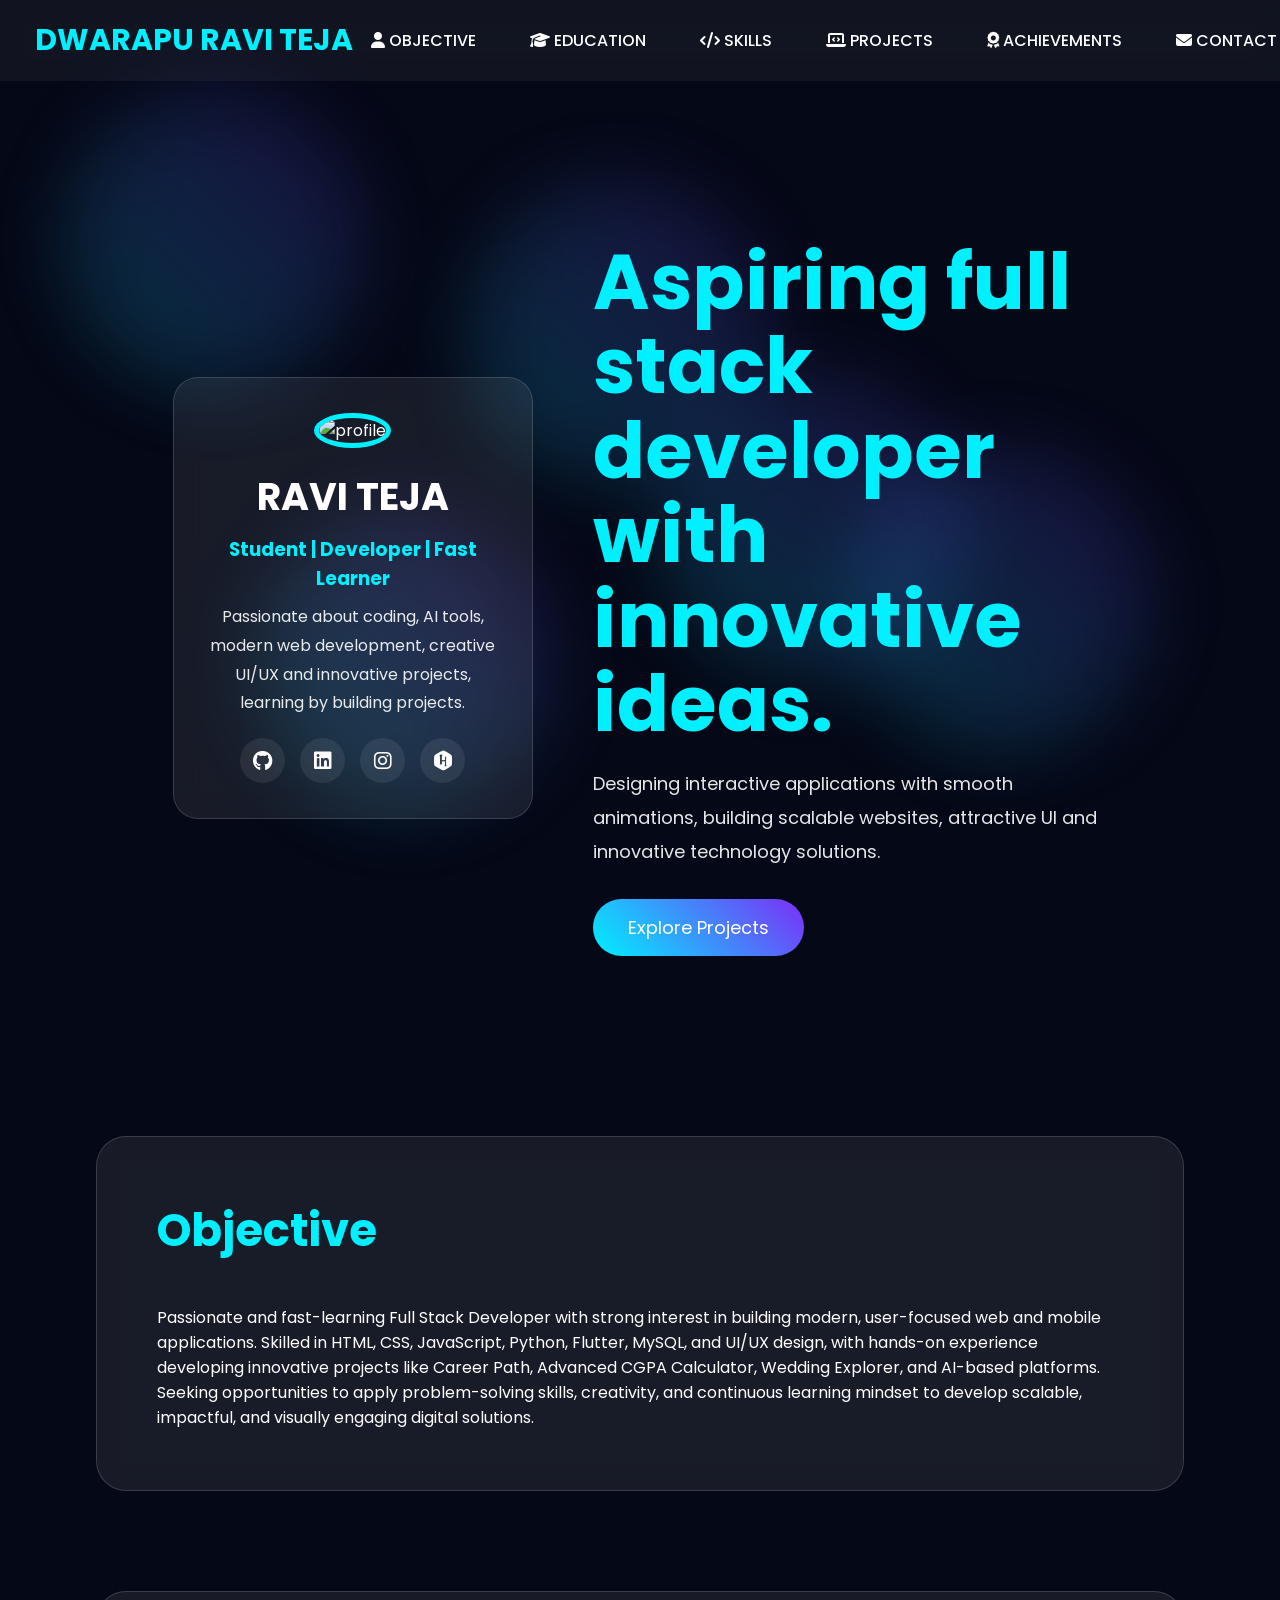
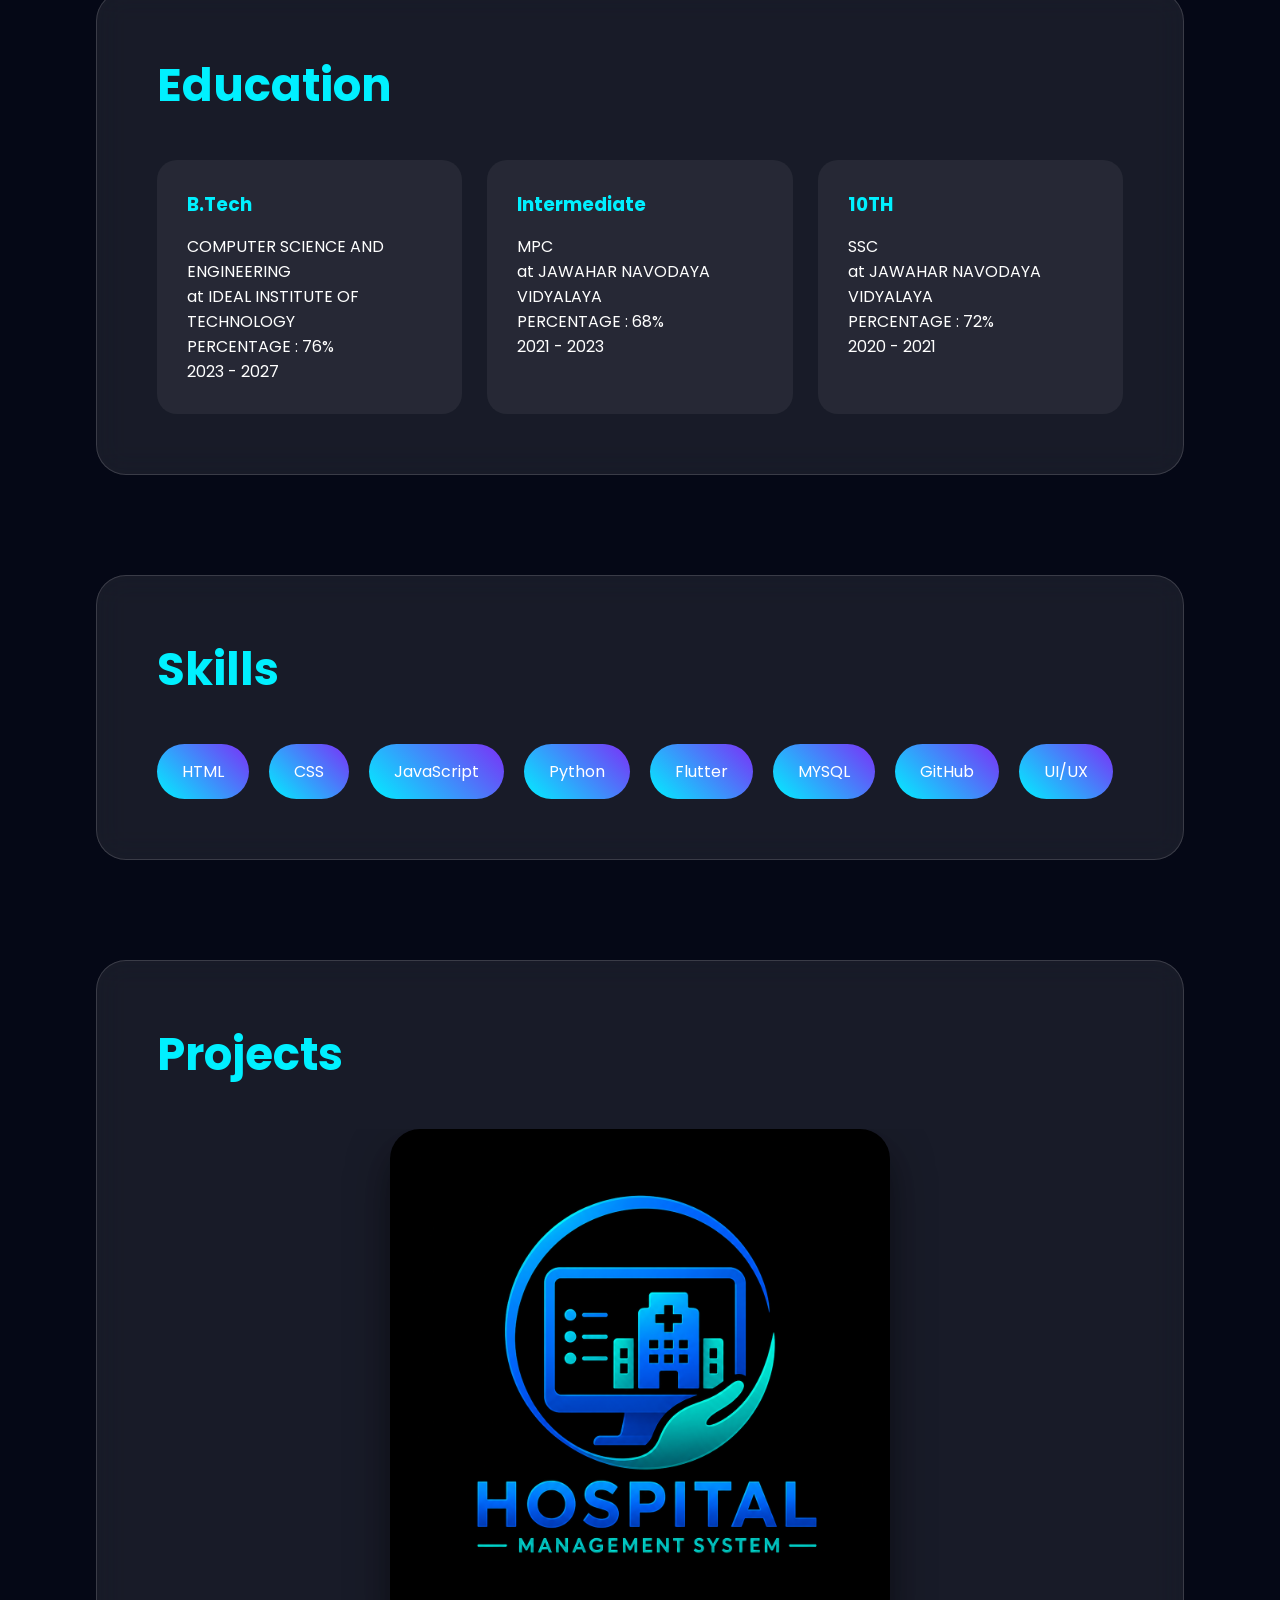
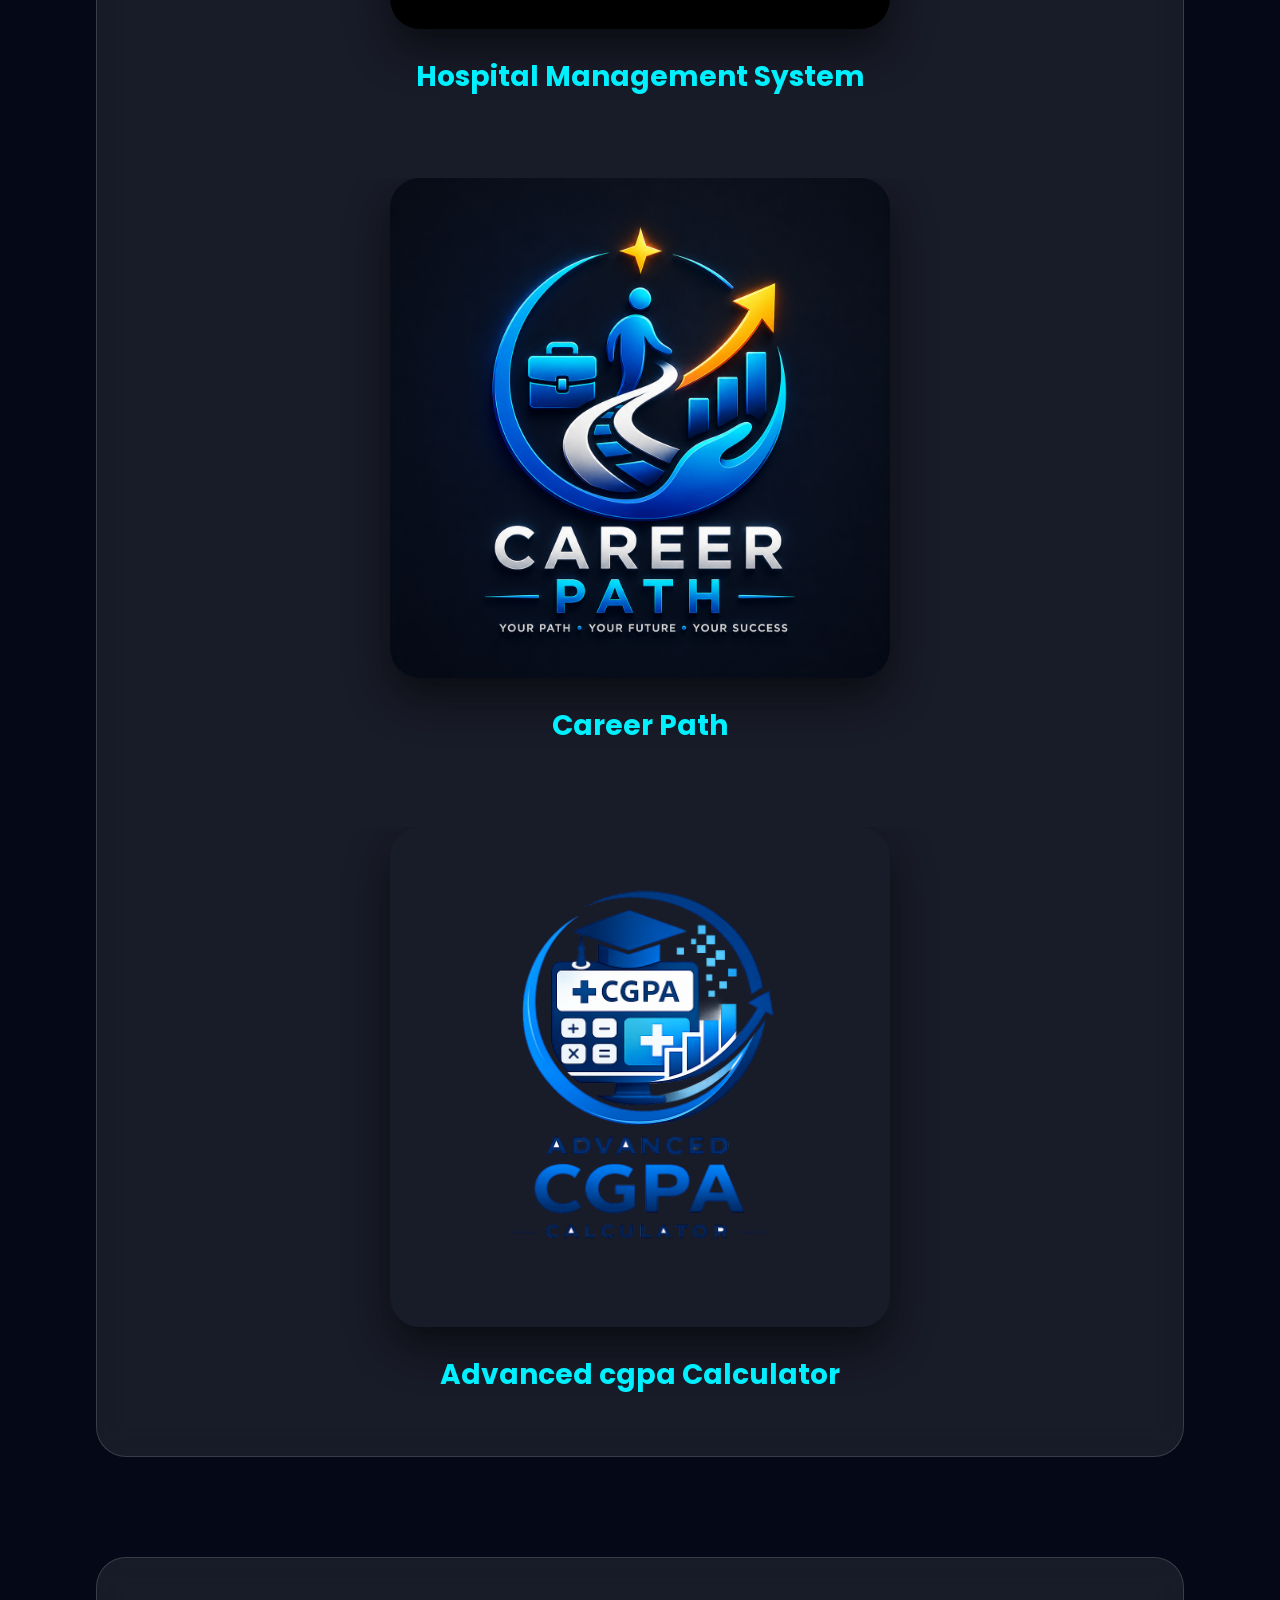
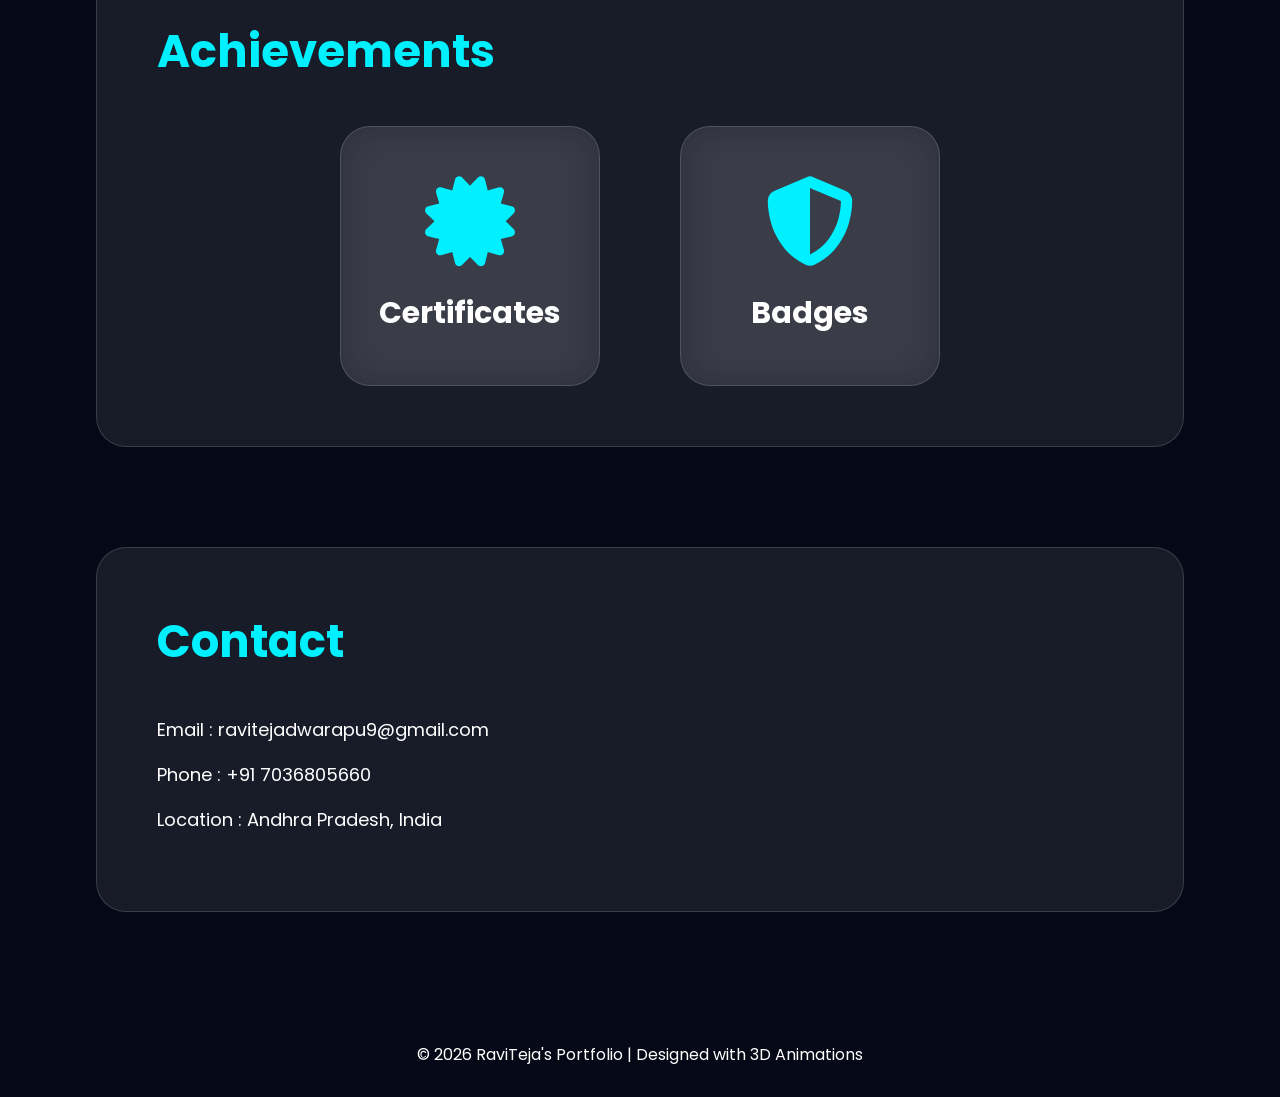
==== index.html @ 05c14862 "Initial portfolio upload" ====
<!DOCTYPE html>
<html lang="en">

<head>

    <meta charset="UTF-8">

    <meta name="viewport"
    content="width=device-width, initial-scale=1.0">

    <title>3D Portfolio Website</title>

    <!-- CSS -->
    <link rel="stylesheet" href="style.css">

    <!-- GOOGLE FONT -->
    <link rel="preconnect"
    href="https://fonts.googleapis.com">

    <link rel="preconnect"
    href="https://fonts.gstatic.com"
    crossorigin>

    <link href=
    "https://fonts.googleapis.com/css2?family=Poppins:wght@300;400;500;600;700&display=swap"
    rel="stylesheet">

    <!-- FONT AWESOME -->
    <link rel="stylesheet"
    href=
    "https://cdnjs.cloudflare.com/ajax/libs/font-awesome/6.5.1/css/all.min.css"/>

</head>

<body>

<!-- =========================
     BACKGROUND
========================= -->

<div class="bg-animation">

    <span></span>
    <span></span>
    <span></span>
    <span></span>
    <span></span>

</div>

<!-- =========================
     NAVBAR
========================= -->

<nav>

    <div class="logo">
        DWARAPU RAVI TEJA
    </div>

    <ul>

        <li>
            <a href="#about">

                <i class="fa-solid fa-user"></i>

                OBJECTIVE

            </a>
        </li>

        <li>
            <a href="#education">

                <i class="fa-solid fa-graduation-cap"></i>

                EDUCATION

            </a>
        </li>

        <li>
            <a href="#skills">

                <i class="fa-solid fa-code"></i>

                SKILLS

            </a>
        </li>

        <li>
            <a href="#projects">

                <i class="fa-solid fa-laptop-code"></i>

                PROJECTS

            </a>
        </li>

        <li>
            <a href="#certifications">

                <i class="fa-solid fa-award"></i>

                ACHIEVEMENTS

            </a>
        </li>

        <li>
            <a href="#contact">

                <i class="fa-solid fa-envelope"></i>

                CONTACT

            </a>
        </li>

    </ul>

</nav>

<!-- =========================
     HERO SECTION
========================= -->

<section class="hero">

    <!-- PROFILE CARD -->

    <div class="profile-card reveal">

        <img src="assets/profile.jpg"
        alt="profile">

        <h1>RAVI TEJA</h1>

        <h3>
            Student | Developer | Fast Learner
        </h3>

        <p>

            Passionate about coding,
            AI tools, modern web development,
            creative UI/UX and innovative projects,
            learning by building projects.

        </p>

        <!-- SOCIAL LINKS -->

        <div class="socials">

            <a href=
            "https://github.com/DwarapuRaviteja"
            target="_blank">

                <i class="fab fa-github"></i>

            </a>

            <a href=
            "https://www.linkedin.com/in/raviteja-dwarapu-37b9b7323/"
            target="_blank">

                <i class="fab fa-linkedin"></i>

            </a>

            <a href=
            "https://www.instagram.com/raviteja.off/"
            target="_blank">

                <i class="fab fa-instagram"></i>

            </a>

            <a href=
            "https://www.hackerrank.com/profile/236K1A0581"
            target="_blank">

                <i class="fab fa-hackerrank"></i>

            </a>

        </div>

    </div>

    <!-- HERO RIGHT -->

    <div class="hero-right reveal">

        <h2>

            Aspiring full stack developer
            with innovative ideas.

        </h2>

        <p>

            Designing interactive applications
            with smooth animations,
            building scalable websites,
            attractive UI and innovative
            technology solutions.

        </p>

        <button onclick="scrollToProjects()">

            Explore Projects

        </button>

    </div>

</section>

<!-- =========================
     ABOUT
========================= -->

<section id="about"
class="glass reveal">

    <h2>Objective</h2>

    <p>

        Passionate and fast-learning Full Stack Developer with strong interest in building modern, user-focused web and mobile applications. Skilled in HTML, CSS, JavaScript, Python, Flutter, MySQL, and UI/UX design, with hands-on experience developing innovative projects like Career Path, Advanced CGPA Calculator, Wedding Explorer, and AI-based platforms. Seeking opportunities to apply problem-solving skills, creativity, and continuous learning mindset to develop scalable, impactful, and visually engaging digital solutions.

    </p>

</section>

<!-- =========================
     EDUCATION
========================= -->

<section id="education"
class="glass reveal">

    <h2>Education</h2>

    <div class="card-grid">

        <div class="card">

            <h3>B.Tech</h3>

            <p>
                COMPUTER SCIENCE
                AND ENGINEERING
            </p>

            <p>
                at IDEAL INSTITUTE OF TECHNOLOGY
            </p>

            <p>
                PERCENTAGE : 76%
            </p>

            <p>
                2023 - 2027
            </p>

        </div>

        <div class="card">

            <h3>Intermediate</h3>

            <p>MPC</p>

            <p>
                at JAWAHAR NAVODAYA VIDYALAYA
            </p>

            <p>
                PERCENTAGE : 68%
            </p>

            <p>
                2021 - 2023
            </p>

        </div>

        <div class="card">

            <h3>10TH</h3>

            <p>SSC</p>

            <p>
                at JAWAHAR NAVODAYA VIDYALAYA
            </p>

            <p>
                PERCENTAGE : 72%
            </p>

            <p>
                2020 - 2021
            </p>

        </div>

    </div>

</section>

<!-- =========================
     SKILLS
========================= -->

<section id="skills"
class="glass reveal">

    <h2>Skills</h2>

    <div class="skills-container">

        <div class="skill">HTML</div>
        <div class="skill">CSS</div>
        <div class="skill">JavaScript</div>
        <div class="skill">Python</div>
        <div class="skill">Flutter</div>
        <div class="skill">MYSQL</div>
        <div class="skill">GitHub</div>
        <div class="skill">UI/UX</div>

    </div>

</section>

<!-- =========================
     PROJECTS
========================= -->

<section id="projects"
class="glass reveal">

    <h2>Projects</h2>

    <div class="project-showcase">

        <!-- PROJECT 1 -->

        <div class="project-card"
        onclick="toggleProject(this)">

            <div class="project-image">

                <img src="assets/hospital.png"
                alt="Hospital Project">

                <h3 class="project-title">

                    Hospital Management System

                </h3>

            </div>

            <div class="project-details">

                <h2>
                    Hospital Management System
                </h2>

                <p>

                    A modern hospital management
                    platform for patient records,
                    appointments, 
                    and medical reports. and also managed by admin for approve appointments , managing dates and asssigning doctors.

                </p>

                <div class="project-buttons">

                    <a href=
                    "https://hospital-management-system-1rnq.onrender.com"
                    target="_blank">

                        <i class="fa-solid fa-globe"></i>

                        Live Website

                    </a>

                    <a href=
                    "https://github.com/DwarapuRaviteja/Hospital-management-system"
                    target="_blank">

                        <i class="fa-brands fa-github"></i>

                        Source Code

                    </a>

                </div>

            </div>

        </div>

        <!-- PROJECT 2 -->

        <div class="project-card"
        onclick="toggleProject(this)">

            <div class="project-image">

                <img src="assets/careerpath.png"
                alt="CareerPath">

                <h3 class="project-title">

                    Career Path

                </h3>

            </div>

            <div class="project-details">

                <h2>Career Path</h2>

                <p>

                    AI-powered career and opportunity platform. Search and Apply various internship and job oppurtunities accross many companies.

                </p>

                <div class="project-buttons">

                    <a href=
                    "https://careerpath-qutl.onrender.com"
                    target="_blank">

                        <i class="fa-solid fa-globe"></i>

                        Live Website

                    </a>

                    <a href=
                    "https://github.com/DwarapuRaviteja/CareerPath"
                    target="_blank">

                        <i class="fa-brands fa-github"></i>

                        Source Code

                    </a>

                </div>

            </div>

        </div>

<!-- PROJECT 3 -->

        <div class="project-card"
        onclick="toggleProject(this)">

            <div class="project-image">

                <img src="assets/cgpa.png"
                alt="CareerPath">

                <h3 class="project-title">

                    Advanced cgpa Calculator

                </h3>

            </div>

            <div class="project-details">

                <h2>Advanced cgpa Calculator</h2>

                <p>

                    An advanced academic calculator designed to compute CGPA, percentage, grades, and performance analytics with a clean user-friendly interface and accurate result generation.upload your marklist image get the score.

                </p>

                <div class="project-buttons">

                    <a href=
                    "https://advanced-cgpa-calculator.onrender.com"
                    target="_blank">

                        <i class="fa-solid fa-globe"></i>

                        Live Website

                    </a>

                    <a href=
                    "https://github.com/DwarapuRaviteja/Advanced-CGPA-Calculator"
                    target="_blank">

                        <i class="fa-brands fa-github"></i>

                        Source Code

                    </a>

                </div>

            </div>

        </div>


    </div>

</section>

<!-- =========================
     CERTIFICATIONS
========================= -->

<section id="certifications"
class="glass reveal">

    <h2>Achievements</h2>

    <div class="achievement-container">

        <!-- CERTIFICATES -->

        <a href="certificates.html"
        target="_blank"
        class="achievement-box">

            <i class=
            "fa-solid fa-certificate"></i>

            <h3>Certificates</h3>

        </a>

        <!-- BADGES -->

        <a href="badges.html"
        target="_blank"
        class="achievement-box">

            <i class=
            "fa-solid fa-shield-halved"></i>

            <h3>Badges</h3>

        </a>

    </div>

</section>

<!-- =========================
     CONTACT
========================= -->

<section id="contact"
class="glass reveal">

    <h2>Contact</h2>

    <div class="contact-box">

        <p>
            Email :
            ravitejadwarapu9@gmail.com
        </p>

        <p>
            Phone :
            +91 7036805660
        </p>

        <p>
            Location :
            Andhra Pradesh, India
        </p>

    </div>

</section>

<!-- =========================
     FOOTER
========================= -->

<footer>

    <p>

        © 2026 RaviTeja's Portfolio |
        Designed with 3D Animations

    </p>

</footer>

<!-- =========================
     JS FILE
========================= -->

<script src="script.js"></script>

</body>
</html>
---- style.css ----
/* =========================
   GLOBAL
========================= */

*{
    margin:0;
    padding:0;
    box-sizing:border-box;
    font-family:'Poppins',sans-serif;
    scroll-behavior:smooth;
}

html,
body{
    width:100%;
    overflow-x:hidden;
}

body{
    background:#050816;
    color:white;
}

/* =========================
   ANIMATED BACKGROUND
========================= */

.bg-animation{
    position:fixed;
    width:100%;
    height:100%;
    overflow:hidden;
    z-index:-1;
}

.bg-animation span{
    position:absolute;
    display:block;
    width:300px;
    height:300px;
    background:linear-gradient(45deg,#00f0ff,#7b2ff7);
    opacity:0.18;
    border-radius:50%;
    filter:blur(40px);
    animation:float 12s infinite ease-in-out;
}

.bg-animation span:nth-child(1){
    top:10%;
    left:5%;
}

.bg-animation span:nth-child(2){
    top:50%;
    right:10%;
}

.bg-animation span:nth-child(3){
    bottom:10%;
    left:20%;
}

.bg-animation span:nth-child(4){
    top:20%;
    right:40%;
}

.bg-animation span:nth-child(5){
    bottom:25%;
    right:25%;
}

@keyframes float{

    0%{
        transform:translateY(0px) rotate(0deg);
    }

    50%{
        transform:translateY(-50px) rotate(180deg);
    }

    100%{
        transform:translateY(0px) rotate(360deg);
    }
}

/* =========================
   NAVBAR
========================= */

nav{

    position:fixed;

    top:0;

    width:100%;

    padding:18px 35px;

    display:flex;

    justify-content:space-between;

    align-items:center;

    backdrop-filter:blur(15px);

    background:rgba(255,255,255,0.05);

    z-index:1000;
}

.logo{

    font-size:30px;

    font-weight:700;

    color:#00f0ff;

    white-space:nowrap;
}

nav ul{

    display:flex;

    gap:18px;

    list-style:none;

    align-items:center;
}

nav ul li a{

    color:white;

    text-decoration:none;

    padding:10px 18px;

    border-radius:12px;

    transition:0.4s;

    font-weight:500;

    white-space:nowrap;
}

nav ul li a:hover,
.active-link{

    background:#00f0ff;

    color:black;

    transform:translateY(-5px);
}

/* =========================
   HERO SECTION
========================= */

.hero{

    min-height:100vh;

    display:flex;

    justify-content:center;

    align-items:center;

    gap:60px;

    padding:
    140px 6% 80px;
}

.profile-card{

    width:100%;

    max-width:360px;

    background:rgba(255,255,255,0.08);

    border:1px solid rgba(255,255,255,0.15);

    backdrop-filter:blur(15px);

    border-radius:25px;

    padding:35px;

    text-align:center;

    transition:0.5s;

    transform-style:preserve-3d;
}

.profile-card:hover{

    transform:
    rotateY(10deg)
    rotateX(10deg)
    scale(1.05);
}

.profile-card img{

    width:160px;

    height:160px;

    border-radius:50%;

    object-fit:cover;

    border:5px solid #00f0ff;

    margin:auto;
}

.profile-card h1{

    margin-top:20px;

    font-size:38px;
}

.profile-card h3{

    color:#00f0ff;

    margin:10px 0;
}

.profile-card p{

    line-height:1.8;

    opacity:0.9;
}

.socials{

    margin-top:20px;

    display:flex;

    justify-content:center;

    gap:15px;
}

.socials a{

    width:45px;

    height:45px;

    border-radius:50%;

    background:rgba(255,255,255,0.08);

    display:flex;

    justify-content:center;

    align-items:center;

    color:white;

    text-decoration:none;

    font-size:20px;

    transition:0.4s;
}

.socials a:hover{

    background:#00f0ff;

    color:black;

    transform:
    translateY(-8px)
    scale(1.1);
}

.hero-right{

    max-width:700px;

    flex:1;
}

.hero-right h2{

    font-size:clamp(48px,6vw,88px);

    line-height:1.1;

    margin-bottom:20px;

    color:#00f0ff;
}

.hero-right p{

    line-height:1.9;

    font-size:18px;

    opacity:0.9;
}

.hero-right button{

    margin-top:30px;

    padding:15px 35px;

    border:none;

    border-radius:40px;

    background:linear-gradient(
    45deg,
    #00f0ff,
    #7b2ff7);

    color:white;

    font-size:18px;

    cursor:pointer;

    transition:0.4s;
}

.hero-right button:hover{

    transform:scale(1.1);
}

/* =========================
   SECTION
========================= */

section{

    width:85%;

    margin:100px auto;

    padding:60px;
}

.glass{

    background:rgba(255,255,255,0.08);

    border:1px solid rgba(255,255,255,0.15);

    backdrop-filter:blur(15px);

    border-radius:30px;
}

section h2{

    font-size:45px;

    margin-bottom:40px;

    color:#00f0ff;
}

/* =========================
   CARD GRID
========================= */

.card-grid{

    display:grid;

    grid-template-columns:
    repeat(auto-fit,minmax(250px,1fr));

    gap:25px;
}

.card{

    background:rgba(255,255,255,0.06);

    padding:30px;

    border-radius:20px;

    transition:0.5s;
}

.card:hover{

    transform:
    translateY(-15px)
    rotateX(10deg);

    box-shadow:
    0 15px 30px
    rgba(0,240,255,0.25);
}

.card h3{

    margin-bottom:15px;

    color:#00f0ff;
}

/* =========================
   SKILLS
========================= */

.skills-container{

    display:flex;

    flex-wrap:wrap;

    gap:20px;
}

.skill{

    padding:15px 25px;

    border-radius:40px;

    background:linear-gradient(
    45deg,
    #00f0ff,
    #7b2ff7);

    transition:0.4s;
}

.skill:hover{

    transform:
    scale(1.1)
    rotate(5deg);
}

/* =========================
   PROJECTS
========================= */

.project-showcase{

    display:flex;

    flex-direction:column;

    gap:80px;
}

.project-card{

    position:relative;

    display:flex;

    justify-content:center;

    align-items:center;

    min-height:500px;

    overflow:hidden;

    transition:1s;

    cursor:pointer;
}

.project-image{

    position:relative;

    width:500px;

    transition:1s;

    z-index:2;
}

.project-image img{

    width:100%;

    border-radius:30px;

    object-fit:cover;

    box-shadow:
    0 20px 40px
    rgba(0,0,0,0.5);

    transition:1s;
}

.project-title{

    text-align:center;

    margin-top:20px;

    font-size:28px;

    color:#00f0ff;

    transition:0.5s;
}

.project-details{

    position:absolute;

    right:-600px;

    width:420px;

    opacity:0;

    transition:1s;
}

.project-details h2{

    margin-bottom:20px;

    color:#00f0ff;
}

.project-details p{

    line-height:1.9;

    margin-bottom:30px;
}

.project-buttons{

    display:flex;

    gap:20px;

    flex-wrap:wrap;
}

.project-buttons a{

    padding:15px 30px;

    border-radius:50px;

    text-decoration:none;

    color:white;

    background:linear-gradient(
    45deg,
    #00f0ff,
    #7b2ff7);

    transition:0.5s;

    transform-style:preserve-3d;
}

.project-buttons a:hover{

    transform:
    rotateX(15deg)
    rotateY(15deg)
    scale(1.08);
}

/* ACTIVE PROJECT */

.project-card.active .project-image{

    transform:translateX(-250px);
}

.project-card.active .project-details{

    right:80px;

    opacity:1;
}

.project-card.active .project-title{

    opacity:0;
}

/* =========================
   ACHIEVEMENTS
========================= */

.achievement-container{

    display:flex;

    justify-content:center;

    align-items:center;

    gap:80px;

    flex-wrap:wrap;
}

.achievement-box{

    width:260px;

    height:260px;

    border-radius:30px;

    text-decoration:none;

    color:white;

    background:rgba(255,255,255,0.08);

    border:1px solid rgba(255,255,255,0.15);

    backdrop-filter:blur(20px);

    display:flex;

    flex-direction:column;

    justify-content:center;

    align-items:center;

    transition:0.7s;

    transform-style:preserve-3d;
}

.achievement-box i{

    font-size:90px;

    color:#00f0ff;

    margin-bottom:25px;
}

.achievement-box h3{

    font-size:30px;
}

.achievement-box:hover{

    transform:
    rotateY(20deg)
    rotateX(10deg)
    scale(1.08);

    box-shadow:
    0 20px 50px
    rgba(0,240,255,0.35);
}

/* =========================
   CONTACT
========================= */

.contact-box p{

    margin:18px 0;

    font-size:18px;
}

/* =========================
   FOOTER
========================= */

footer{

    text-align:center;

    padding:30px;
}

/* =========================
   SCROLL REVEAL
========================= */

.reveal{

    transform:translateY(100px);

    opacity:0;

    transition:all 1s ease;
}

.reveal.active{

    transform:translateY(0);

    opacity:1;
}

/* =========================
   TABLET
========================= */

@media(max-width:1100px){

    nav{

        padding:18px 20px;
    }

    nav ul{

        gap:10px;
    }

    nav ul li a{

        font-size:14px;

        padding:8px 12px;
    }

    .hero{

        flex-direction:column;

        text-align:center;
    }

    .hero-right h2{

        font-size:60px;
    }

    .project-card{

        flex-direction:column;

        min-height:auto;
    }

    .project-image{

        width:200px;
    }

    .project-details{

        position:relative;

        right:0;

        width:100%;

        opacity:1;

        margin-top:40px;

        text-align:center;
    }

    .project-card.active .project-image{

        transform:none;
    }

    .project-title{

        opacity:1 !important;
    }
}

/* =========================
   MOBILE
========================= */

@media(max-width:768px){

    nav{

        flex-direction:column;

        gap:15px;

        padding:15px;
    }

    .logo{

        font-size:24px;

        text-align:center;
    }

    nav ul{

        flex-wrap:wrap;

        justify-content:center;
    }

    .hero{

        padding:
        180px 20px 80px;

        gap:40px;
    }

    .hero-right h2{

        font-size:42px;
    }

    .hero-right p{

        font-size:16px;
    }

    section{

        width:94%;

        padding:35px 25px;
    }

    section h2{

        font-size:34px;

        text-align:center;
    }

    .card-grid{

        grid-template-columns:1fr;
    }

    .project-buttons{

        flex-direction:column;
    }

    .project-buttons a{

        width:100%;

        text-align:center;
    }

    .achievement-box{

        width:100%;

        max-width:280px;

        height:220px;
    }

    .achievement-box i{

        font-size:70px;
    }

    .contact-box{

        text-align:center;
    }

    footer{

        font-size:14px;
    }
}
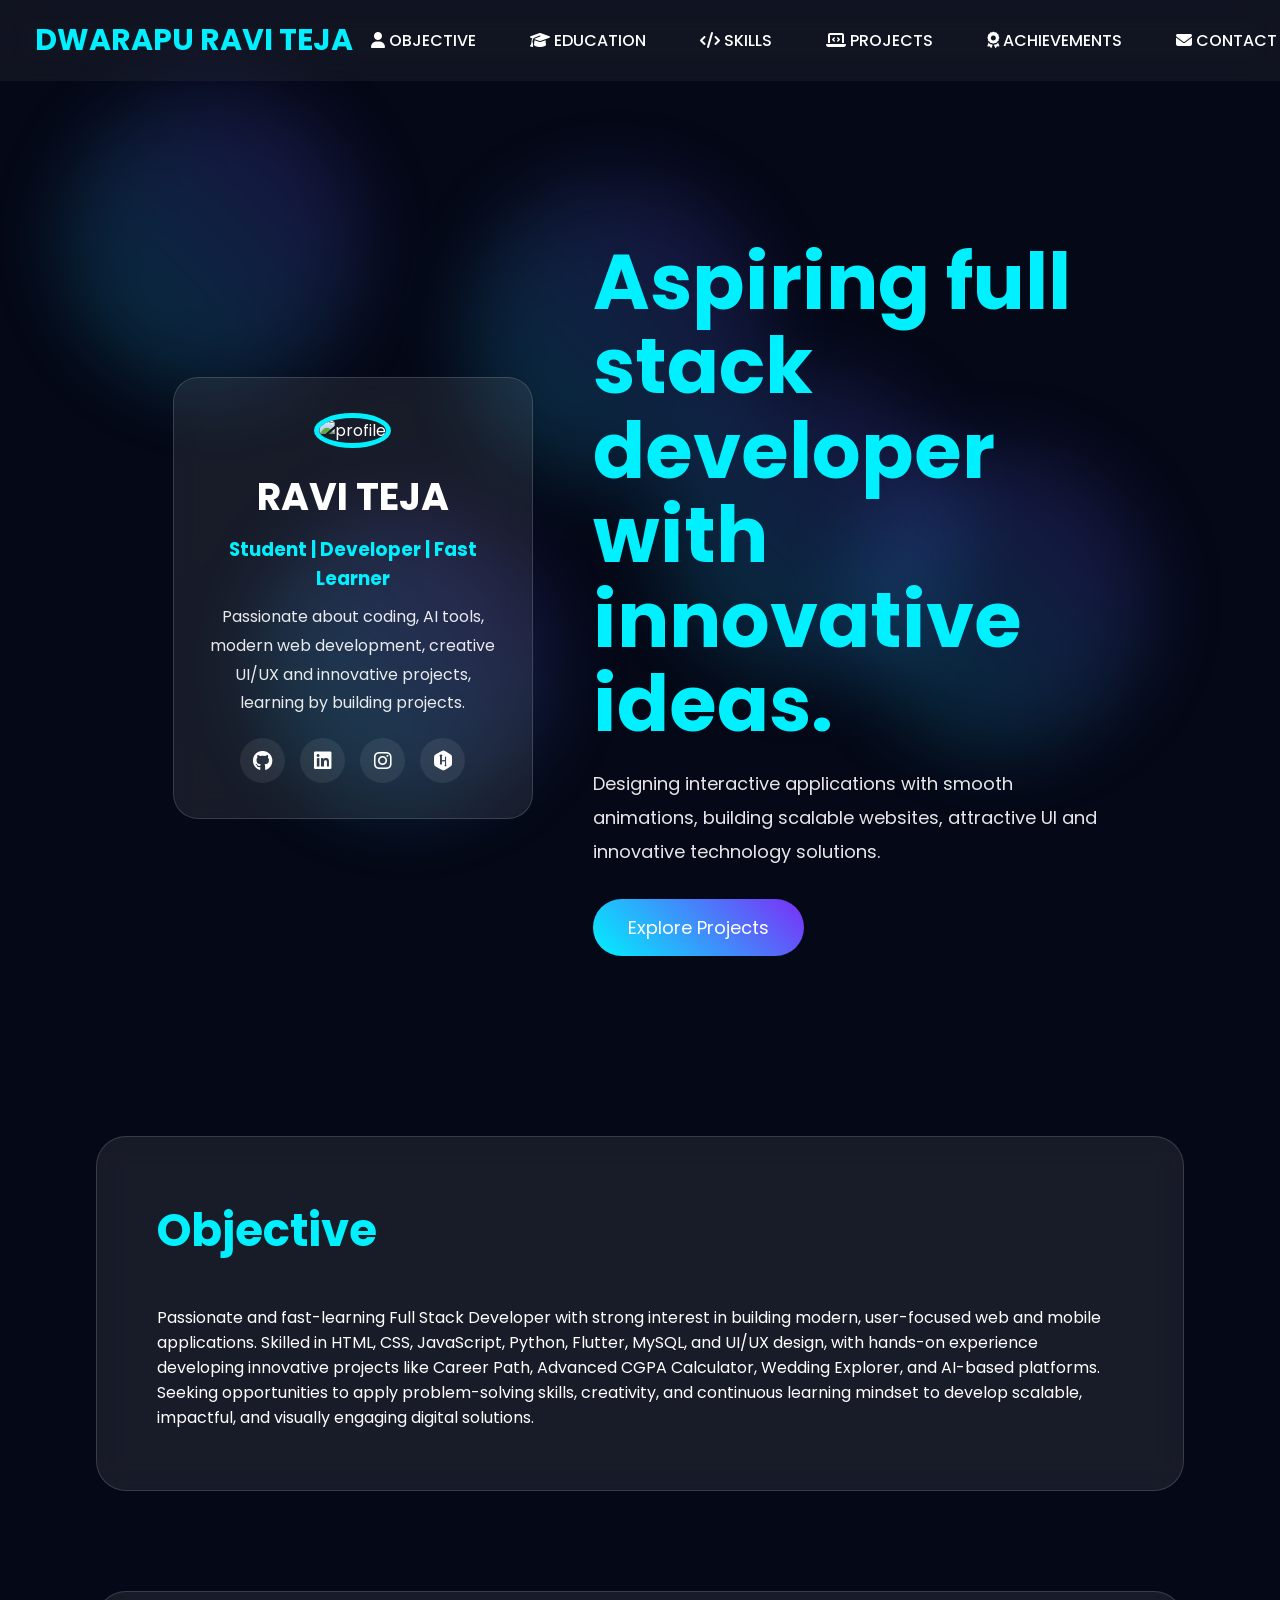
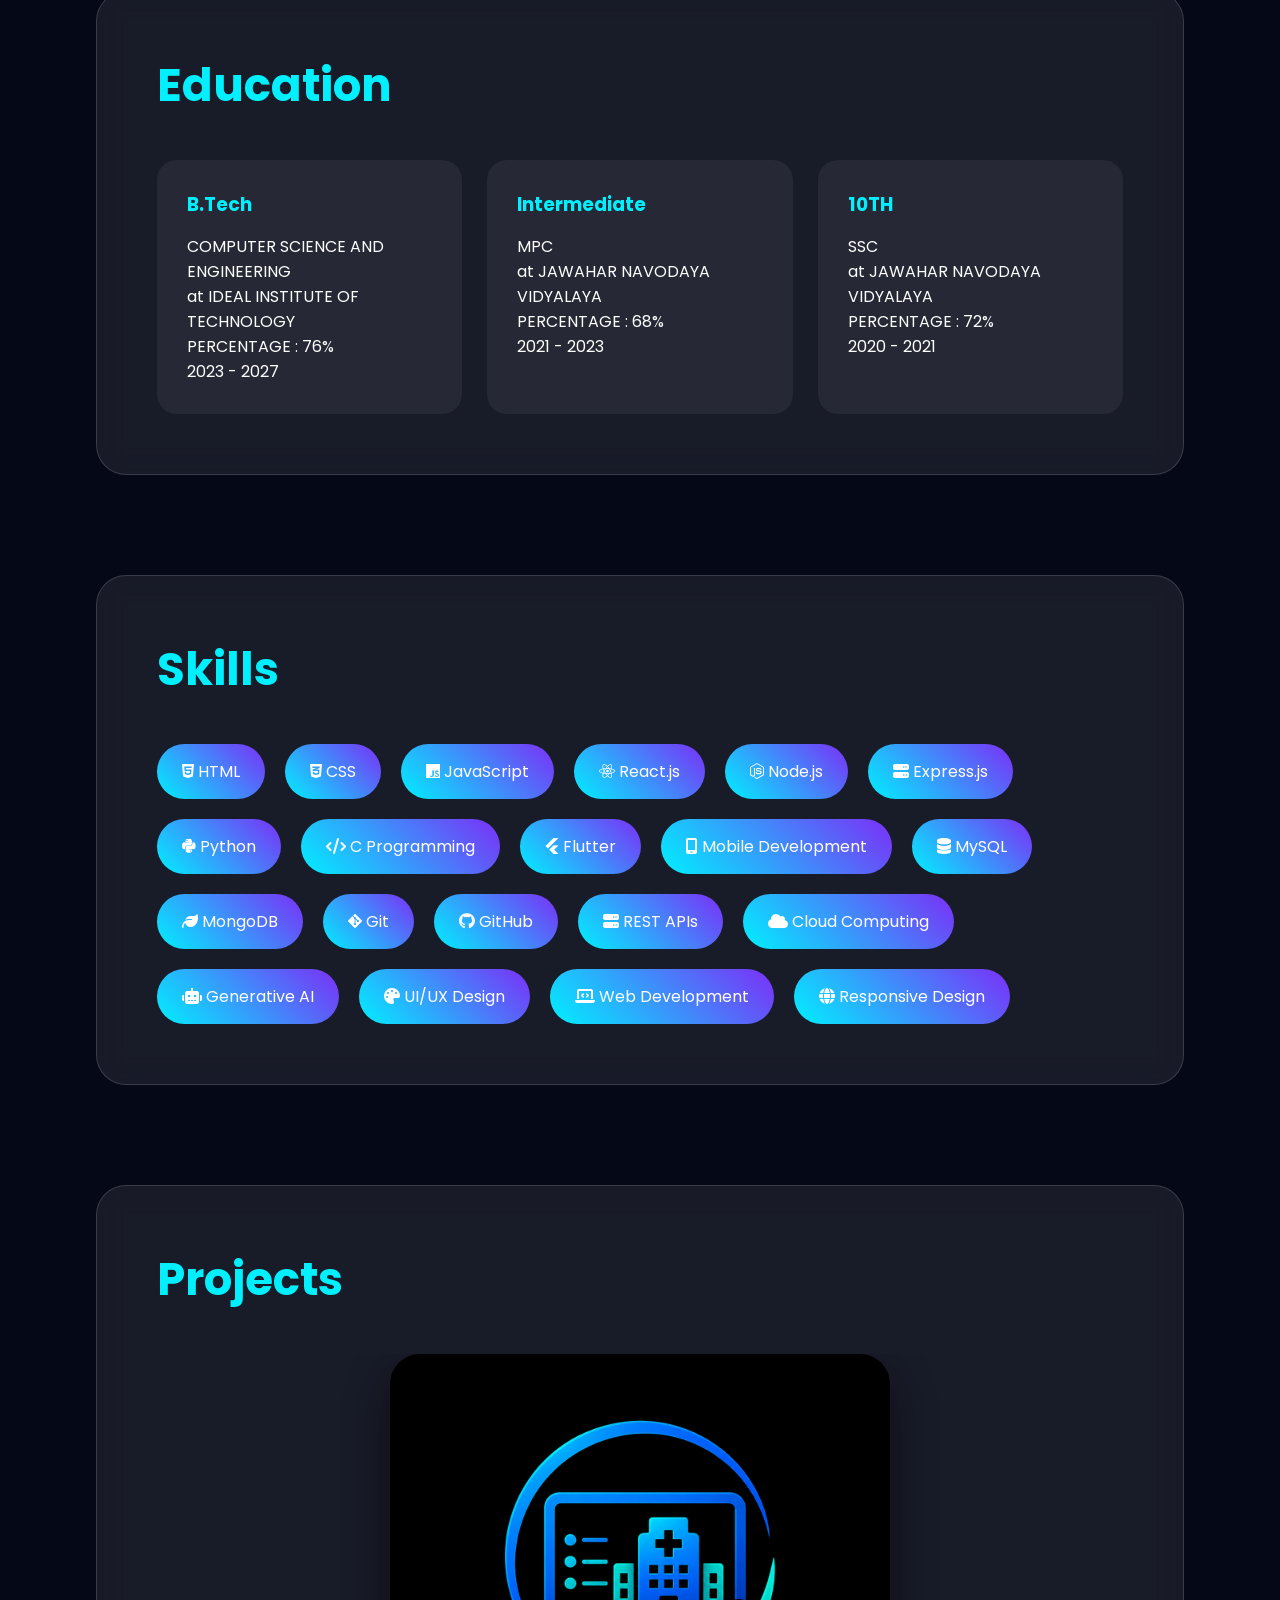
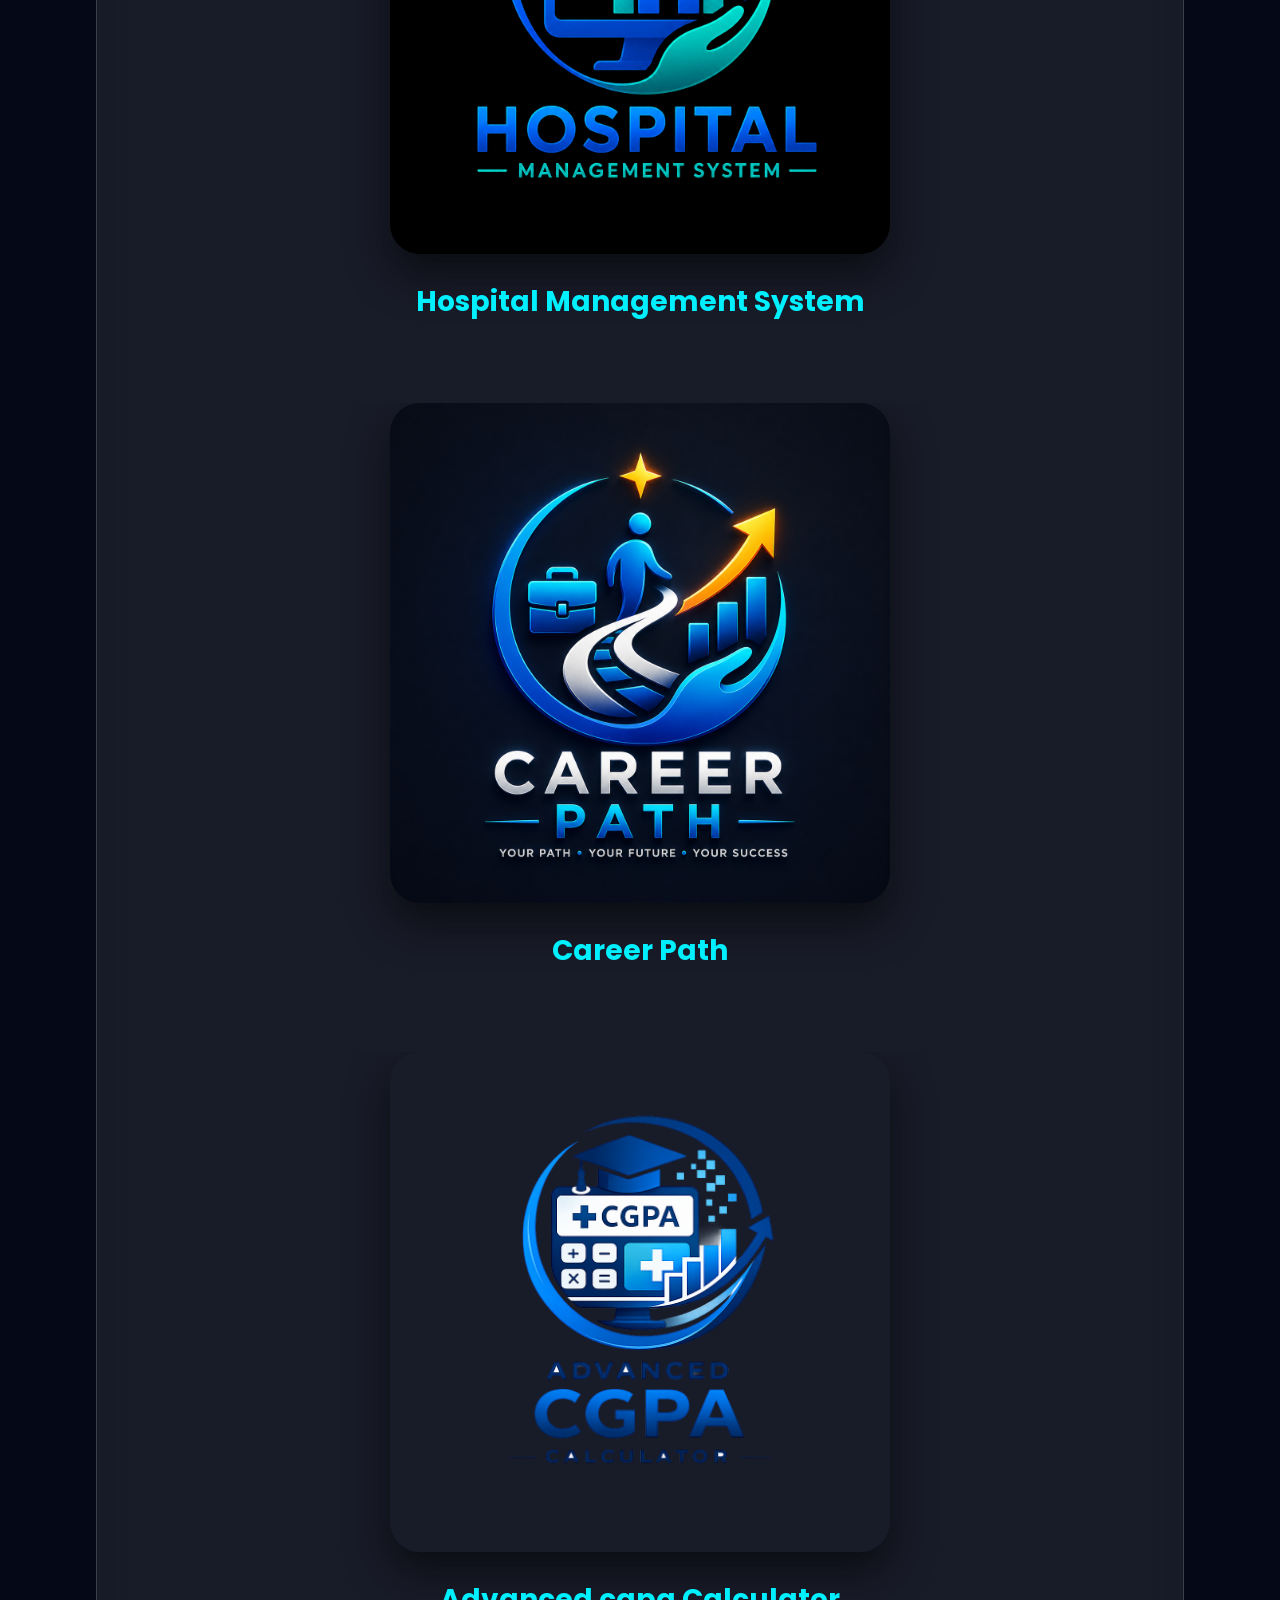
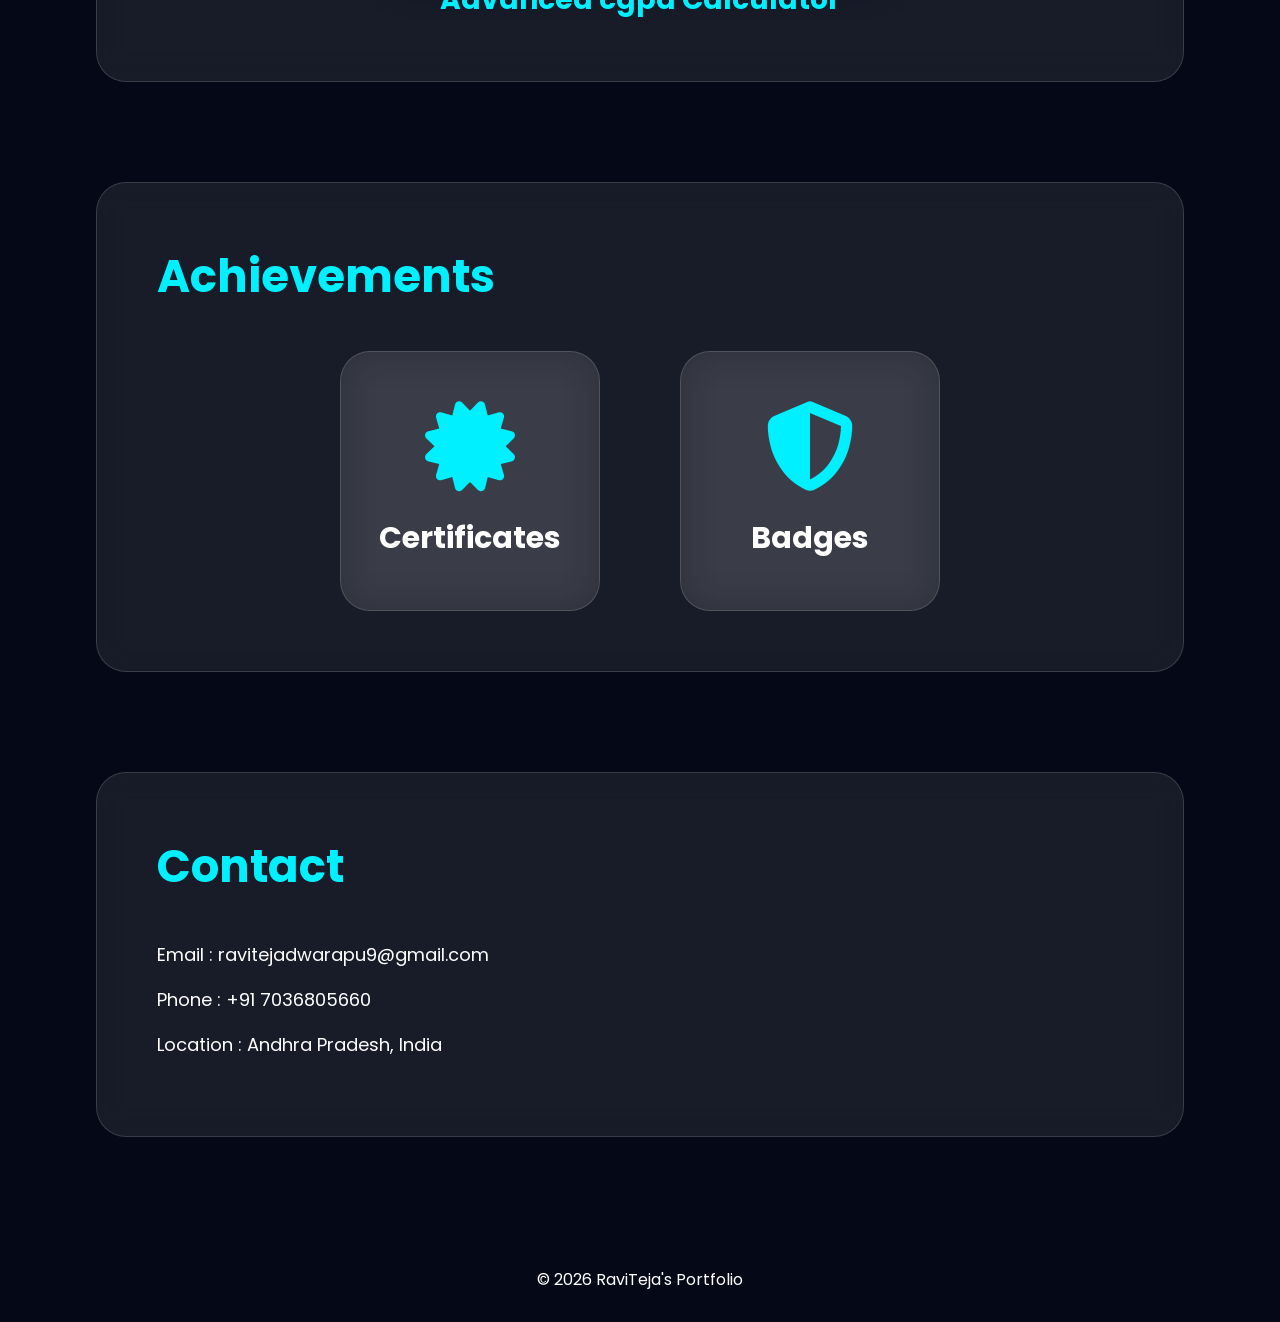
==== commit 0a3b8f16: "Update index.html" ====
--- a/index.html
+++ b/index.html
@@ -8,7 +8,7 @@
     <meta name="viewport"
     content="width=device-width, initial-scale=1.0">
 
-    <title>3D Portfolio Website</title>
+    <title>welcome to my profile...</title>
 
     <!-- CSS -->
     <link rel="stylesheet" href="style.css">
@@ -327,18 +327,39 @@
 
     <h2>Skills</h2>
 
-    <div class="skills-container">
-
-        <div class="skill">HTML</div>
-        <div class="skill">CSS</div>
-        <div class="skill">JavaScript</div>
-        <div class="skill">Python</div>
-        <div class="skill">Flutter</div>
-        <div class="skill">MYSQL</div>
-        <div class="skill">GitHub</div>
-        <div class="skill">UI/UX</div>
-
-    </div>
+   <div class="skills-container">
+
+    <div class="skill"><i class="fa-brands fa-html5"></i> HTML</div>
+    <div class="skill"><i class="fa-brands fa-css3-alt"></i> CSS</div>
+    <div class="skill"><i class="fa-brands fa-js"></i> JavaScript</div>
+    <div class="skill"><i class="fa-brands fa-react"></i> React.js</div>
+
+    <div class="skill"><i class="fa-brands fa-node-js"></i> Node.js</div>
+    <div class="skill"><i class="fa-solid fa-server"></i> Express.js</div>
+
+    <div class="skill"><i class="fa-brands fa-python"></i> Python</div>
+    <div class="skill"><i class="fa-solid fa-code"></i> C Programming</div>
+
+    <div class="skill"><i class="fa-brands fa-flutter"></i> Flutter</div>
+    <div class="skill"><i class="fa-solid fa-mobile-screen"></i> Mobile Development</div>
+
+    <div class="skill"><i class="fa-solid fa-database"></i> MySQL</div>
+    <div class="skill"><i class="fa-solid fa-leaf"></i> MongoDB</div>
+
+    <div class="skill"><i class="fa-brands fa-git-alt"></i> Git</div>
+    <div class="skill"><i class="fa-brands fa-github"></i> GitHub</div>
+
+    <div class="skill"><i class="fa-solid fa-server"></i> REST APIs</div>
+    <div class="skill"><i class="fa-solid fa-cloud"></i> Cloud Computing</div>
+
+    <div class="skill"><i class="fa-solid fa-robot"></i> Generative AI</div>
+
+    <div class="skill"><i class="fa-solid fa-palette"></i> UI/UX Design</div>
+
+    <div class="skill"><i class="fa-solid fa-laptop-code"></i> Web Development</div>
+    <div class="skill"><i class="fa-solid fa-globe"></i> Responsive Design</div>
+
+</div>
 
 </section>
 
@@ -610,8 +631,7 @@
 
     <p>
 
-        © 2026 RaviTeja's Portfolio |
-        Designed with 3D Animations
+        © 2026 RaviTeja's Portfolio
 
     </p>
 
@@ -624,4 +644,4 @@
 <script src="script.js"></script>
 
 </body>
-</html>+</html>
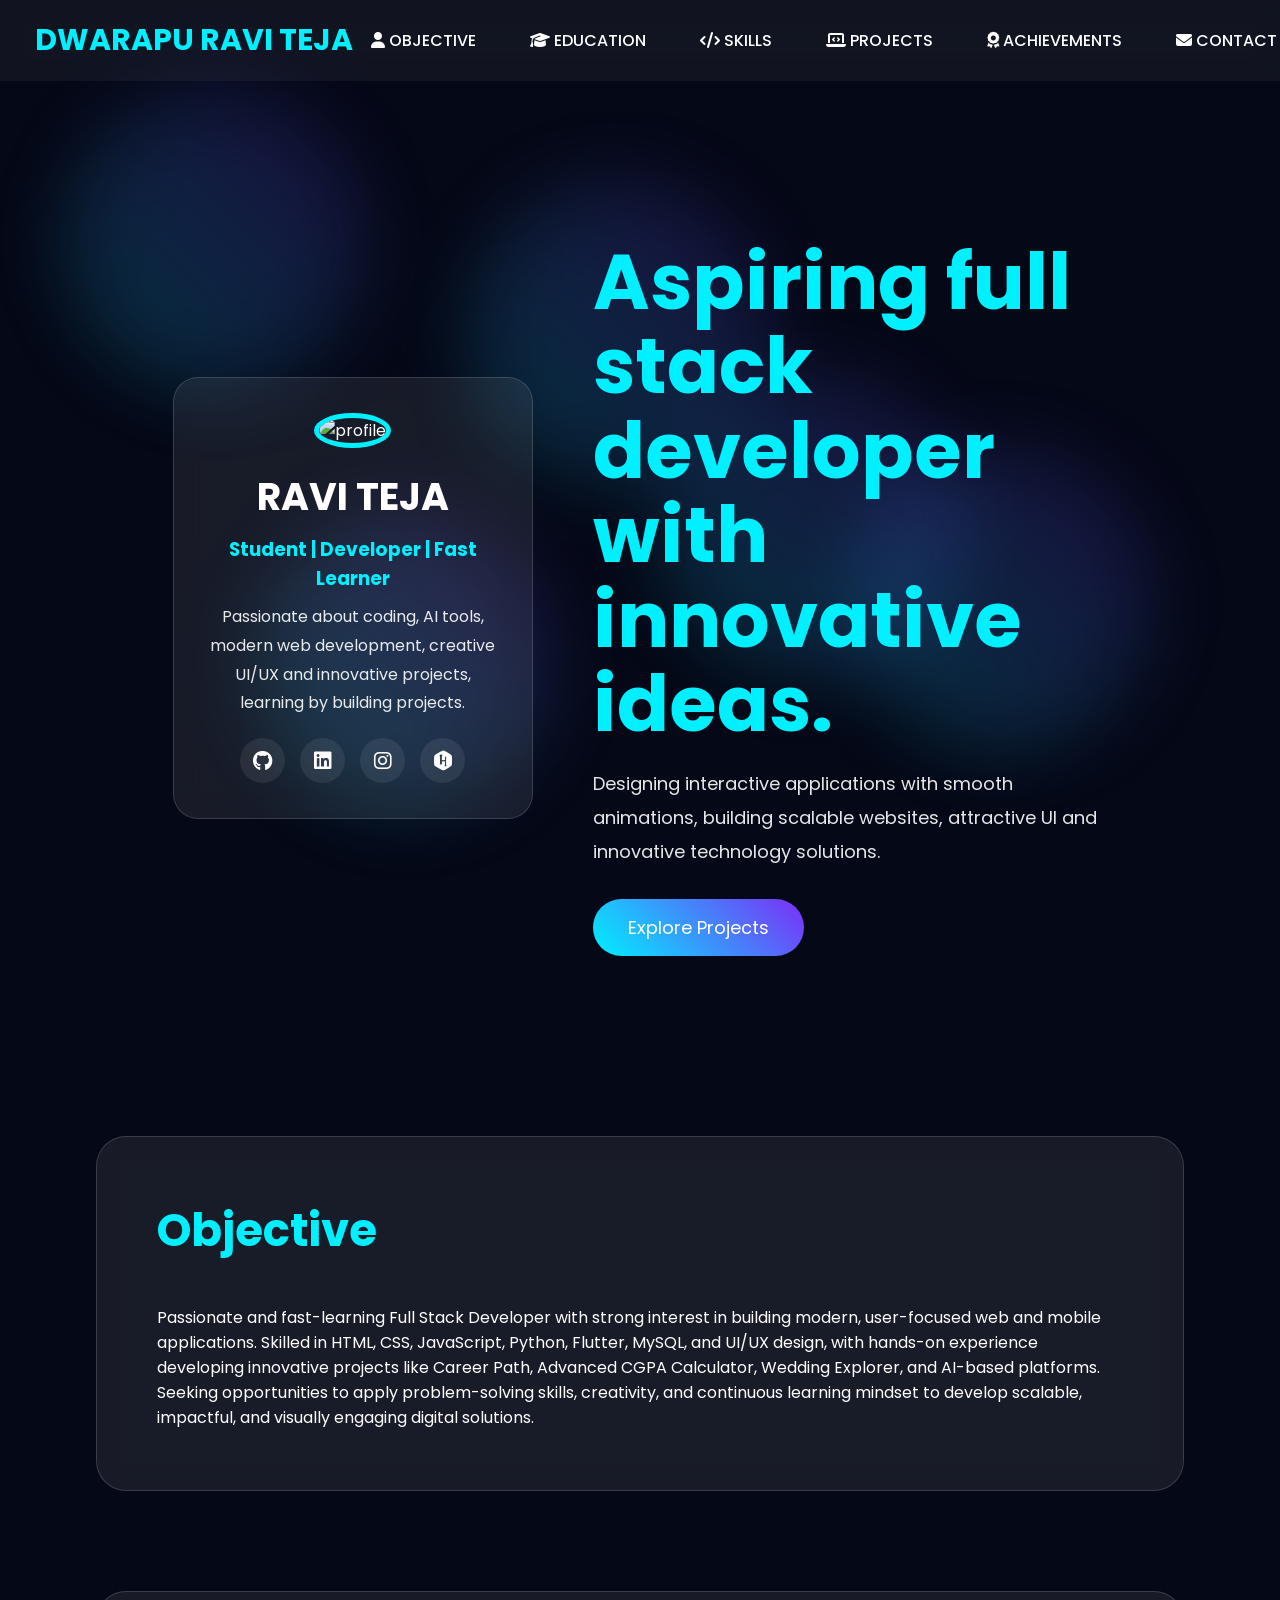
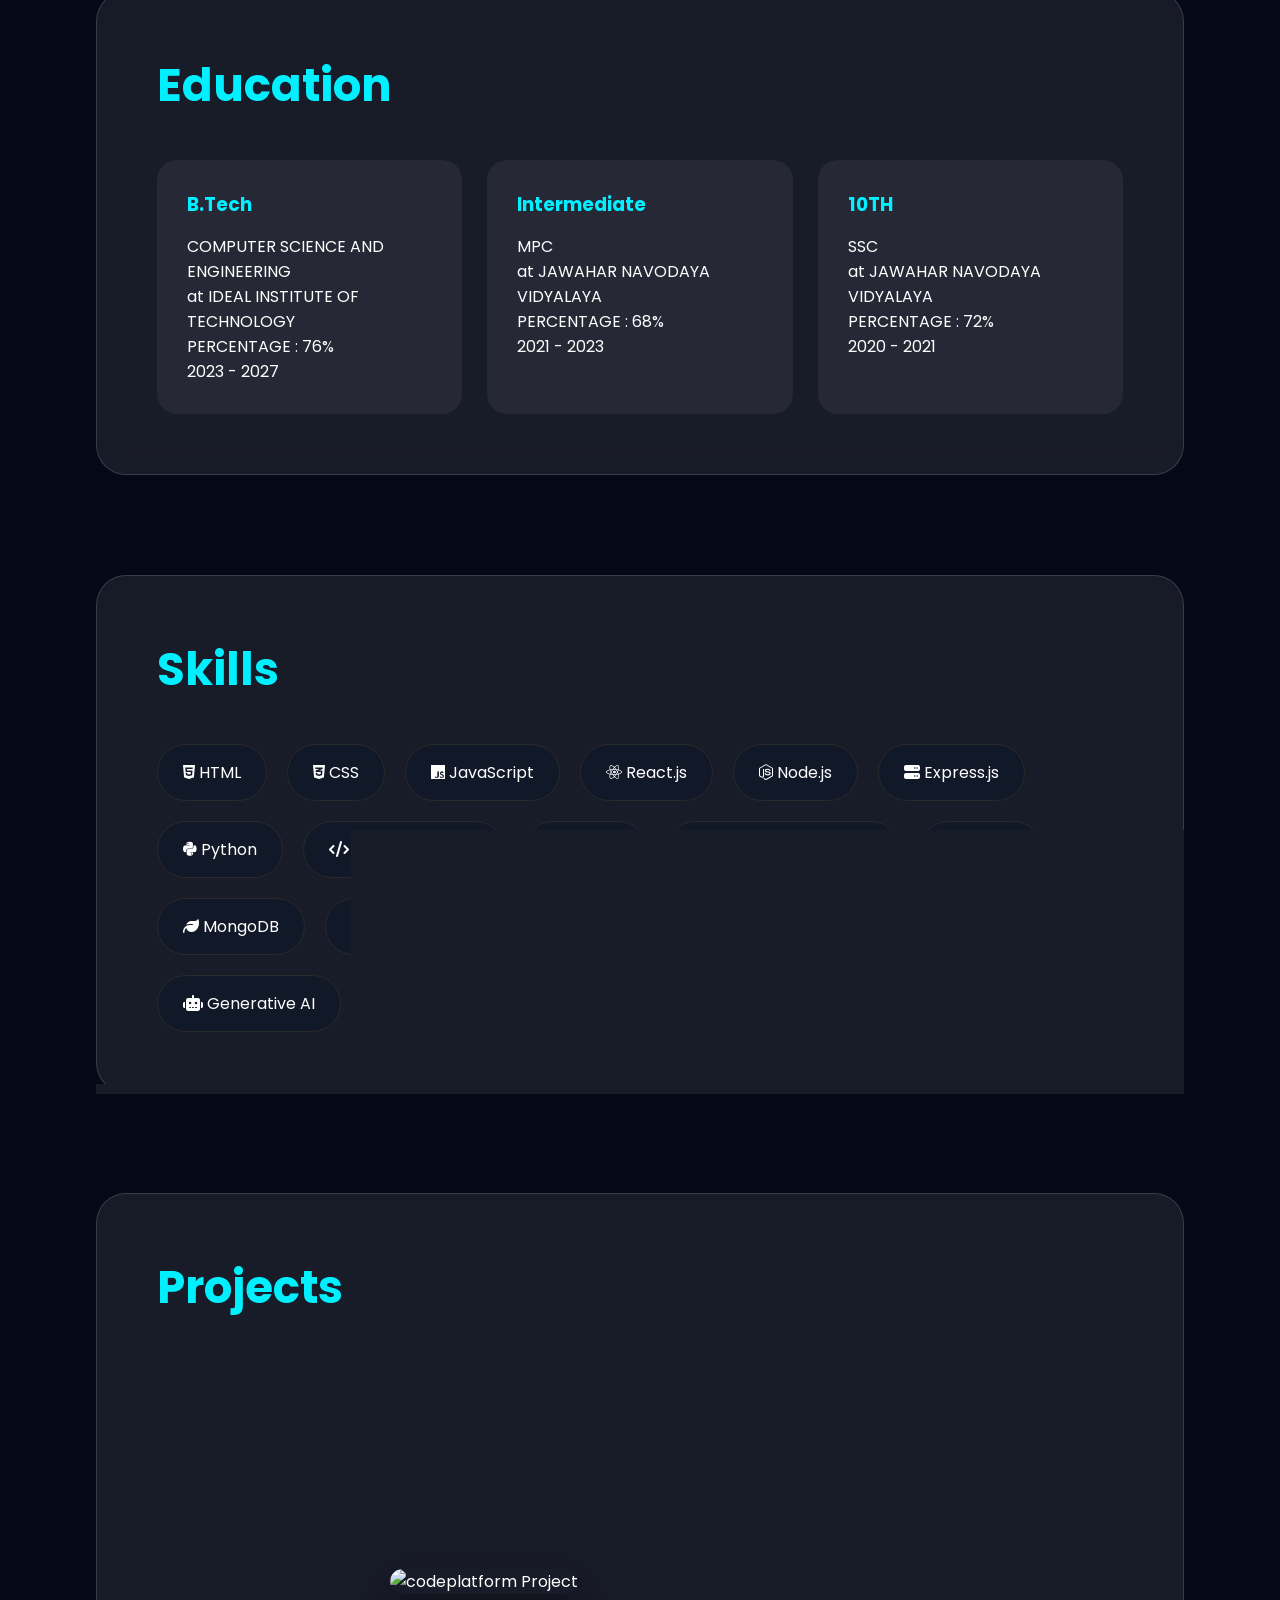
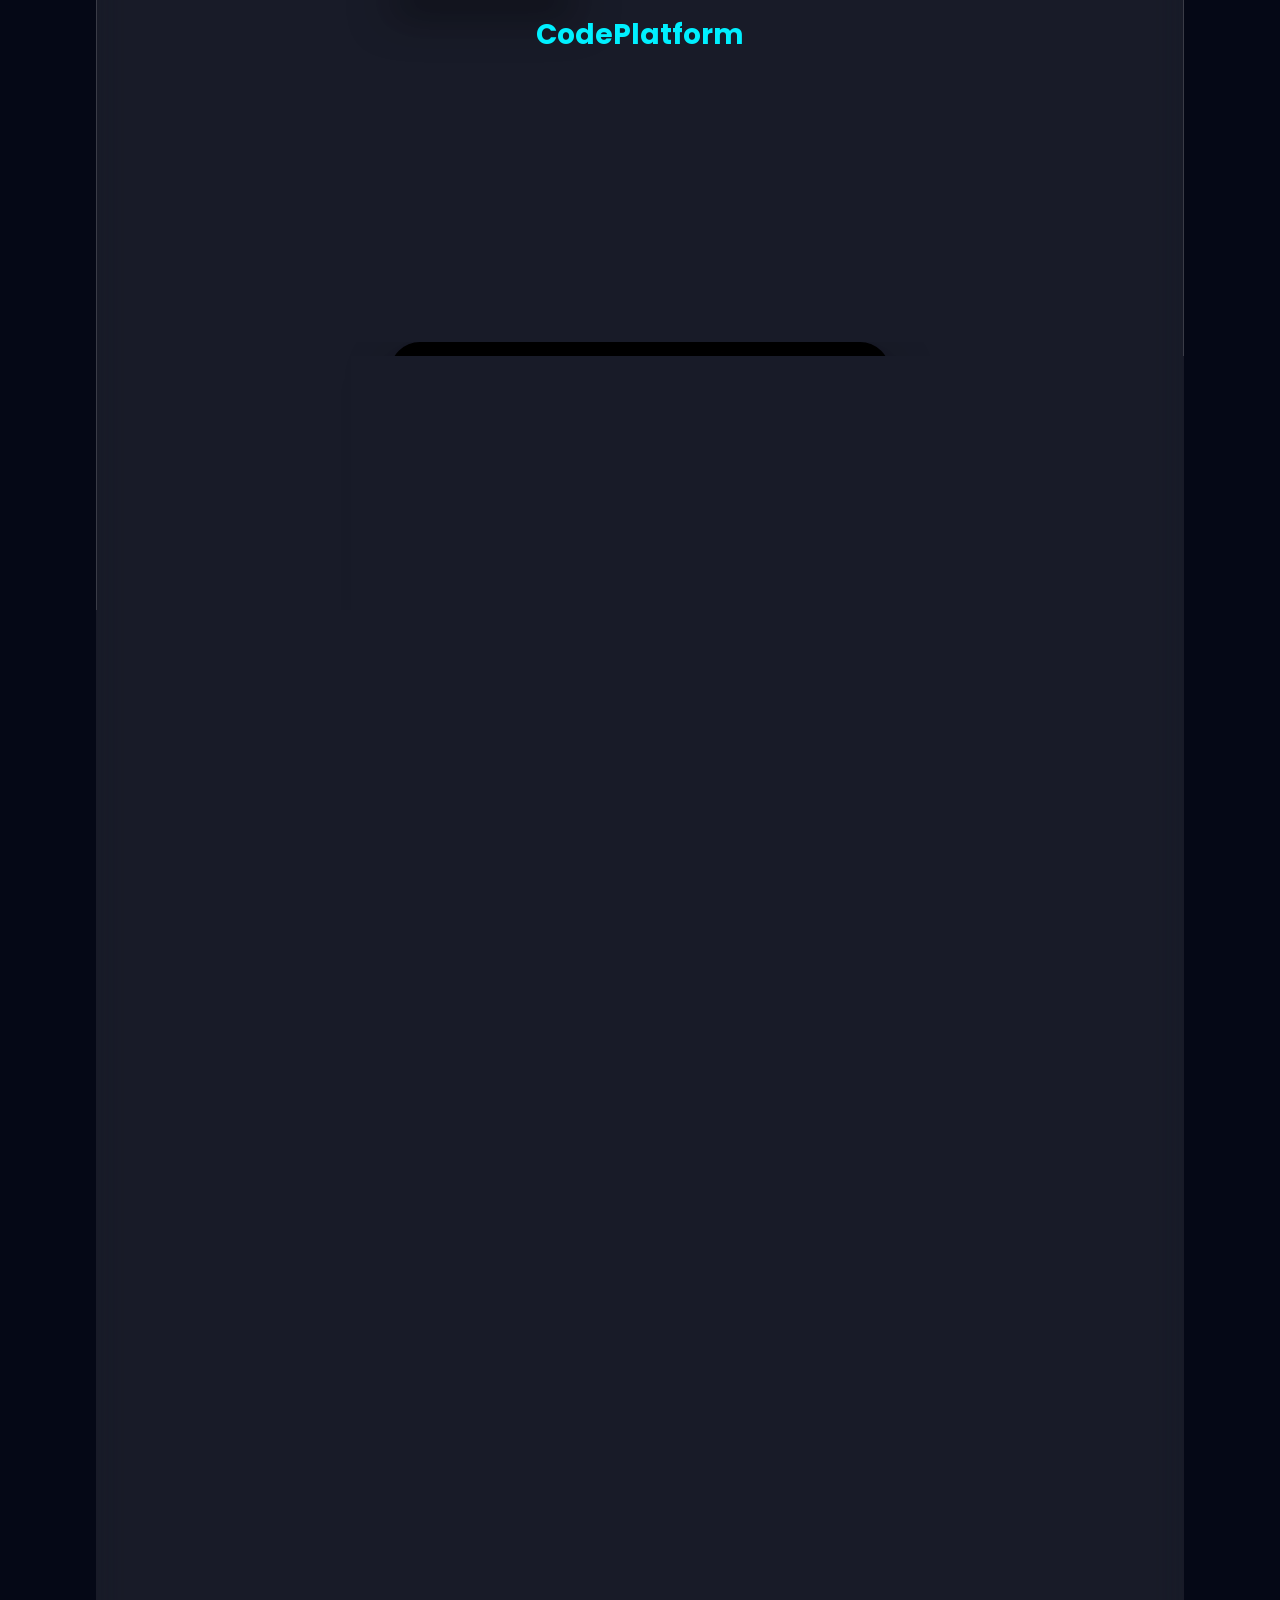
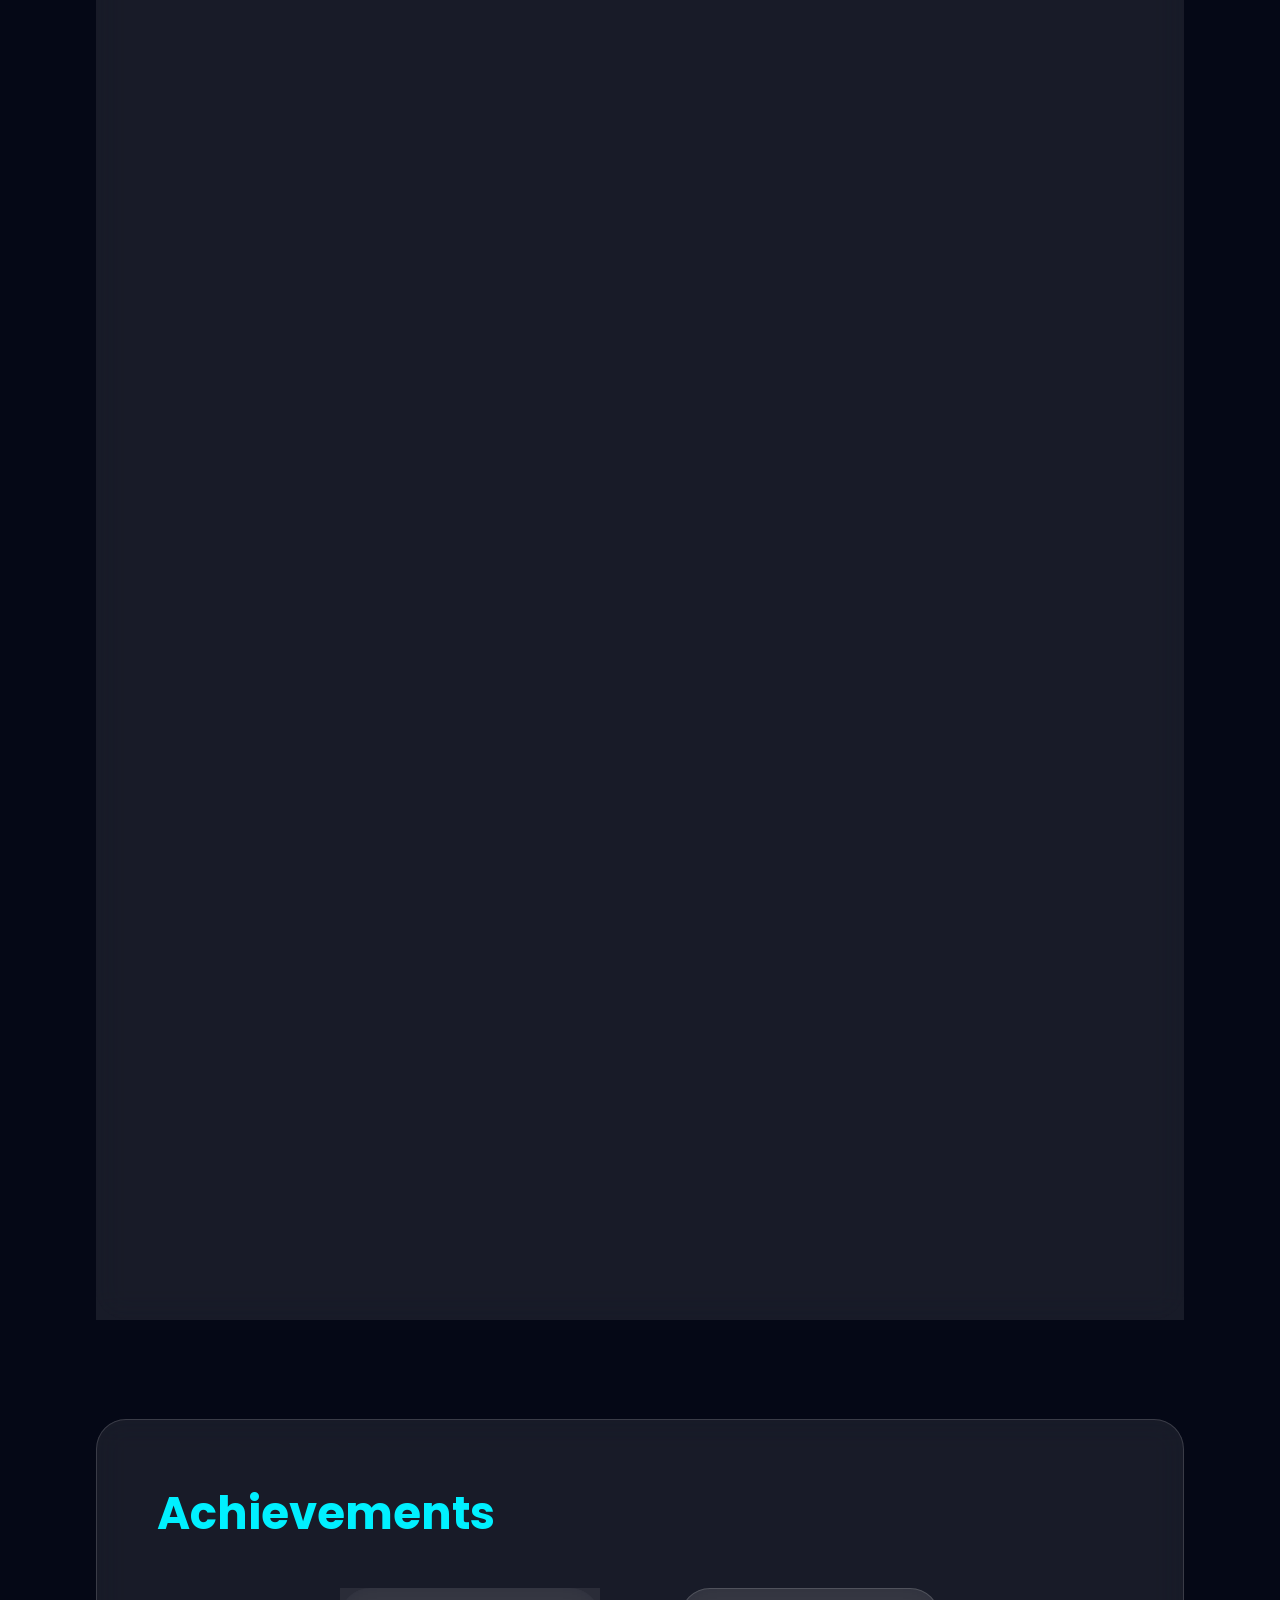
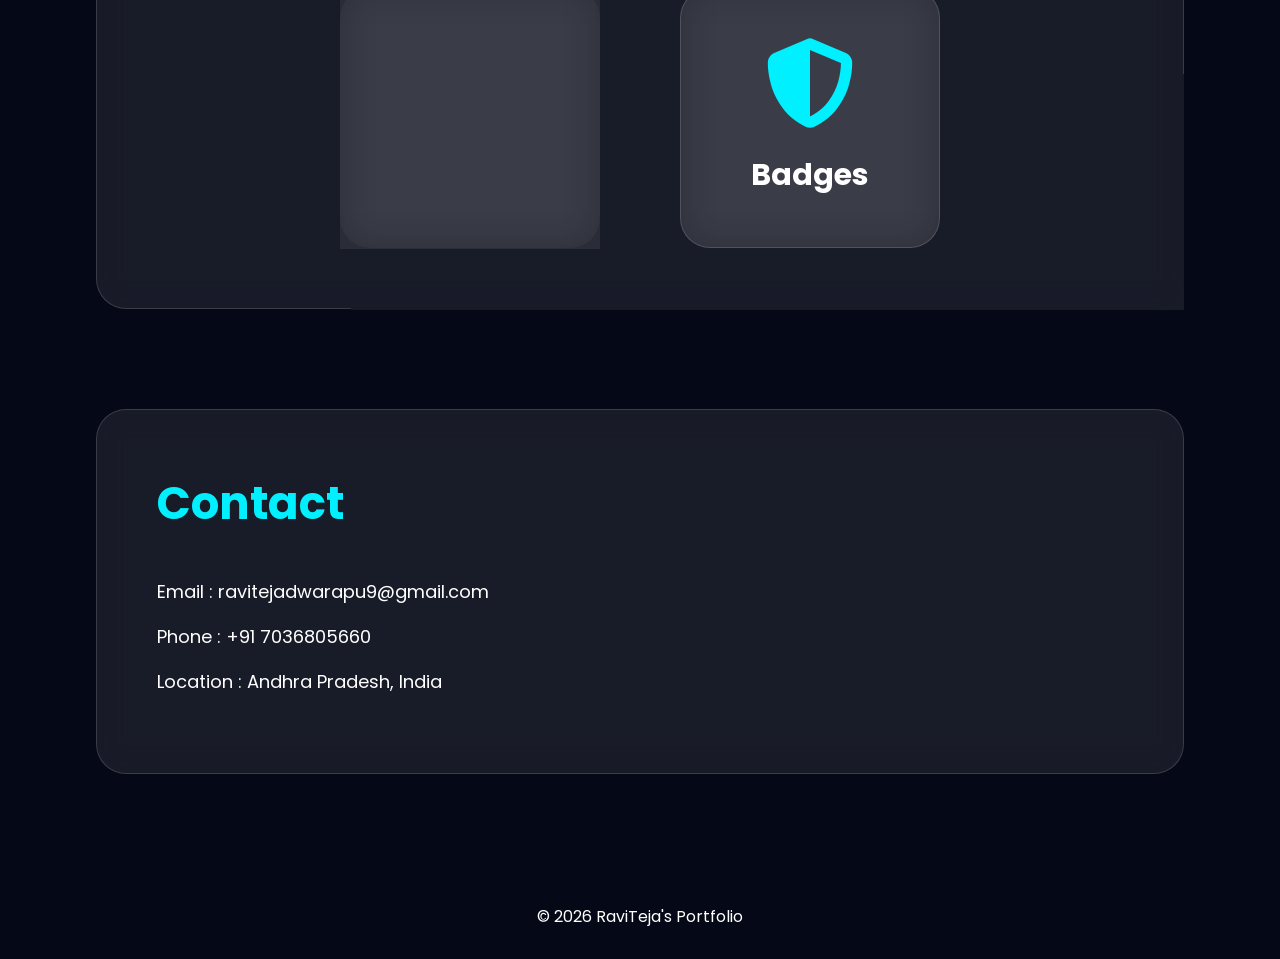
==== commit 81ce6d64: "Added project logos and updated portfolio" ====
--- a/index.html
+++ b/index.html
@@ -8,7 +8,7 @@
     <meta name="viewport"
     content="width=device-width, initial-scale=1.0">
 
-    <title>welcome to my profile...</title>
+    <title>Welcome to my profile ...</title>
 
     <!-- CSS -->
     <link rel="stylesheet" href="style.css">
@@ -327,7 +327,7 @@
 
     <h2>Skills</h2>
 
-   <div class="skills-container">
+    <div class="skills-container">
 
     <div class="skill"><i class="fa-brands fa-html5"></i> HTML</div>
     <div class="skill"><i class="fa-brands fa-css3-alt"></i> CSS</div>
@@ -374,6 +374,65 @@
 
     <div class="project-showcase">
 
+        <!-- PROJECT NEW -->
+
+        <div class="project-card"
+        onclick="toggleProject(this)">
+
+            <div class="project-image">
+
+                <img src="assets/codeplatform.png"
+                alt="codeplatform Project">
+
+                <h3 class="project-title">
+
+                    CodePlatform
+
+                </h3>
+
+            </div>
+
+            <div class="project-details">
+
+                <h2>
+                    CodePlatform
+                </h2>
+
+                <p>
+
+                    CodePlatform is an AI-powered web platform for learning and building software projects. Users can create applications by simply describing their ideas in natural language. It provides instant code generation with clear explanations for better understanding. The platform includes a live coding playground to write, test, and modify code in real time. It enables users to learn programming by building practical, real-world projects.
+
+
+                </p>
+
+                <div class="project-buttons">
+
+                    <a href=
+                    "https://code-platform-mu.vercel.app/"
+                    target="_blank">
+
+                        <i class="fa-solid fa-globe"></i>
+
+                        Live Website
+
+                    </a>
+
+                    <a href=
+                    "https://github.com/DwarapuRaviteja/CodePlatform"
+                    target="_blank">
+
+                        <i class="fa-brands fa-github"></i>
+
+                        Source Code
+
+                    </a>
+
+                </div>
+
+            </div>
+
+        </div>
+
         <!-- PROJECT 1 -->
 
         <div class="project-card"
@@ -491,15 +550,71 @@
 
         </div>
 
-<!-- PROJECT 3 -->
+        <!-- PROJECT 3 -->
 
         <div class="project-card"
         onclick="toggleProject(this)">
 
             <div class="project-image">
 
+                <img src="assets/travelchat.png"
+                alt="travelchat">
+
+                <h3 class="project-title">
+
+                    Travel chatBot
+
+                </h3>
+
+            </div>
+
+            <div class="project-details">
+
+                <h2>Travel chatBot</h2>
+
+                <p>
+
+                    TravelChatbot is an AI-powered assistant that helps users plan trips and explore destinations. It provides personalized travel recommendations, itineraries, and essential travel information. Users can interact through natural conversations and receive instant responses. The chatbot makes travel planning simple, fast, and user-friendly.
+
+                </p>
+
+                <div class="project-buttons">
+
+                    <a href=
+                    "https://travel-chatbot-2-ckvo.onrender.com/"
+                    target="_blank">
+
+                        <i class="fa-solid fa-globe"></i>
+
+                        Live Website
+
+                    </a>
+
+                    <a href=
+                    "https://github.com/DwarapuRaviteja/Travel_chatbot"
+                    target="_blank">
+
+                        <i class="fa-brands fa-github"></i>
+
+                        Source Code
+
+                    </a>
+
+                </div>
+
+            </div>
+
+        </div>
+
+<!-- PROJECT 4 -->
+
+        <div class="project-card"
+        onclick="toggleProject(this)">
+
+            <div class="project-image">
+
                 <img src="assets/cgpa.png"
-                alt="CareerPath">
+                alt="cgpa">
 
                 <h3 class="project-title">
 
@@ -631,7 +746,7 @@
 
     <p>
 
-        © 2026 RaviTeja's Portfolio
+        © 2026 RaviTeja's Portfolio 
 
     </p>
 
@@ -644,4 +759,4 @@
 <script src="script.js"></script>
 
 </body>
-</html>
+</html>
--- a/style.css
+++ b/style.css
@@ -446,143 +446,144 @@
 
     border-radius:40px;
 
+    background:#111827;
+
+    border:1px solid #2a2a2a;
+
+    color:white;
+
+    transition:0.3s;
+}
+
+.skill:hover{
+
+    transform:
+    scale(1.1)
+    rotate(5deg);
+}
+
+/* =========================
+   PROJECTS
+========================= */
+
+.project-showcase{
+
+    display:flex;
+
+    flex-direction:column;
+
+    gap:80px;
+}
+
+.project-card{
+
+    position:relative;
+
+    display:flex;
+
+    justify-content:center;
+
+    align-items:center;
+
+    min-height:500px;
+
+    overflow:hidden;
+
+    transition:1s;
+
+    cursor:pointer;
+}
+
+.project-image{
+
+    position:relative;
+
+    width:500px;
+
+    transition:1s;
+
+    z-index:2;
+}
+
+.project-image img{
+
+    width:100%;
+
+    border-radius:30px;
+
+    object-fit:cover;
+
+    box-shadow:
+    0 20px 40px
+    rgba(0,0,0,0.5);
+
+    transition:1s;
+}
+
+.project-title{
+
+    text-align:center;
+
+    margin-top:20px;
+
+    font-size:28px;
+
+    color:#00f0ff;
+
+    transition:0.5s;
+}
+
+.project-details{
+
+    position:absolute;
+
+    right:-600px;
+
+    width:420px;
+
+    opacity:0;
+
+    transition:1s;
+}
+
+.project-details h2{
+
+    margin-bottom:20px;
+
+    color:#00f0ff;
+}
+
+.project-details p{
+
+    line-height:1.9;
+
+    margin-bottom:30px;
+}
+
+.project-buttons{
+
+    display:flex;
+
+    gap:20px;
+
+    flex-wrap:wrap;
+}
+
+.project-buttons a{
+
+    padding:15px 30px;
+
+    border-radius:50px;
+
+    text-decoration:none;
+
+    color:white;
+
     background:linear-gradient(
     45deg,
     #00f0ff,
     #7b2ff7);
 
-    transition:0.4s;
-}
-
-.skill:hover{
-
-    transform:
-    scale(1.1)
-    rotate(5deg);
-}
-
-/* =========================
-   PROJECTS
-========================= */
-
-.project-showcase{
-
-    display:flex;
-
-    flex-direction:column;
-
-    gap:80px;
-}
-
-.project-card{
-
-    position:relative;
-
-    display:flex;
-
-    justify-content:center;
-
-    align-items:center;
-
-    min-height:500px;
-
-    overflow:hidden;
-
-    transition:1s;
-
-    cursor:pointer;
-}
-
-.project-image{
-
-    position:relative;
-
-    width:500px;
-
-    transition:1s;
-
-    z-index:2;
-}
-
-.project-image img{
-
-    width:100%;
-
-    border-radius:30px;
-
-    object-fit:cover;
-
-    box-shadow:
-    0 20px 40px
-    rgba(0,0,0,0.5);
-
-    transition:1s;
-}
-
-.project-title{
-
-    text-align:center;
-
-    margin-top:20px;
-
-    font-size:28px;
-
-    color:#00f0ff;
-
-    transition:0.5s;
-}
-
-.project-details{
-
-    position:absolute;
-
-    right:-600px;
-
-    width:420px;
-
-    opacity:0;
-
-    transition:1s;
-}
-
-.project-details h2{
-
-    margin-bottom:20px;
-
-    color:#00f0ff;
-}
-
-.project-details p{
-
-    line-height:1.9;
-
-    margin-bottom:30px;
-}
-
-.project-buttons{
-
-    display:flex;
-
-    gap:20px;
-
-    flex-wrap:wrap;
-}
-
-.project-buttons a{
-
-    padding:15px 30px;
-
-    border-radius:50px;
-
-    text-decoration:none;
-
-    color:white;
-
-    background:linear-gradient(
-    45deg,
-    #00f0ff,
-    #7b2ff7);
-
     transition:0.5s;
 
     transform-style:preserve-3d;
@@ -905,4 +906,4 @@
 
         font-size:14px;
     }
-}+}
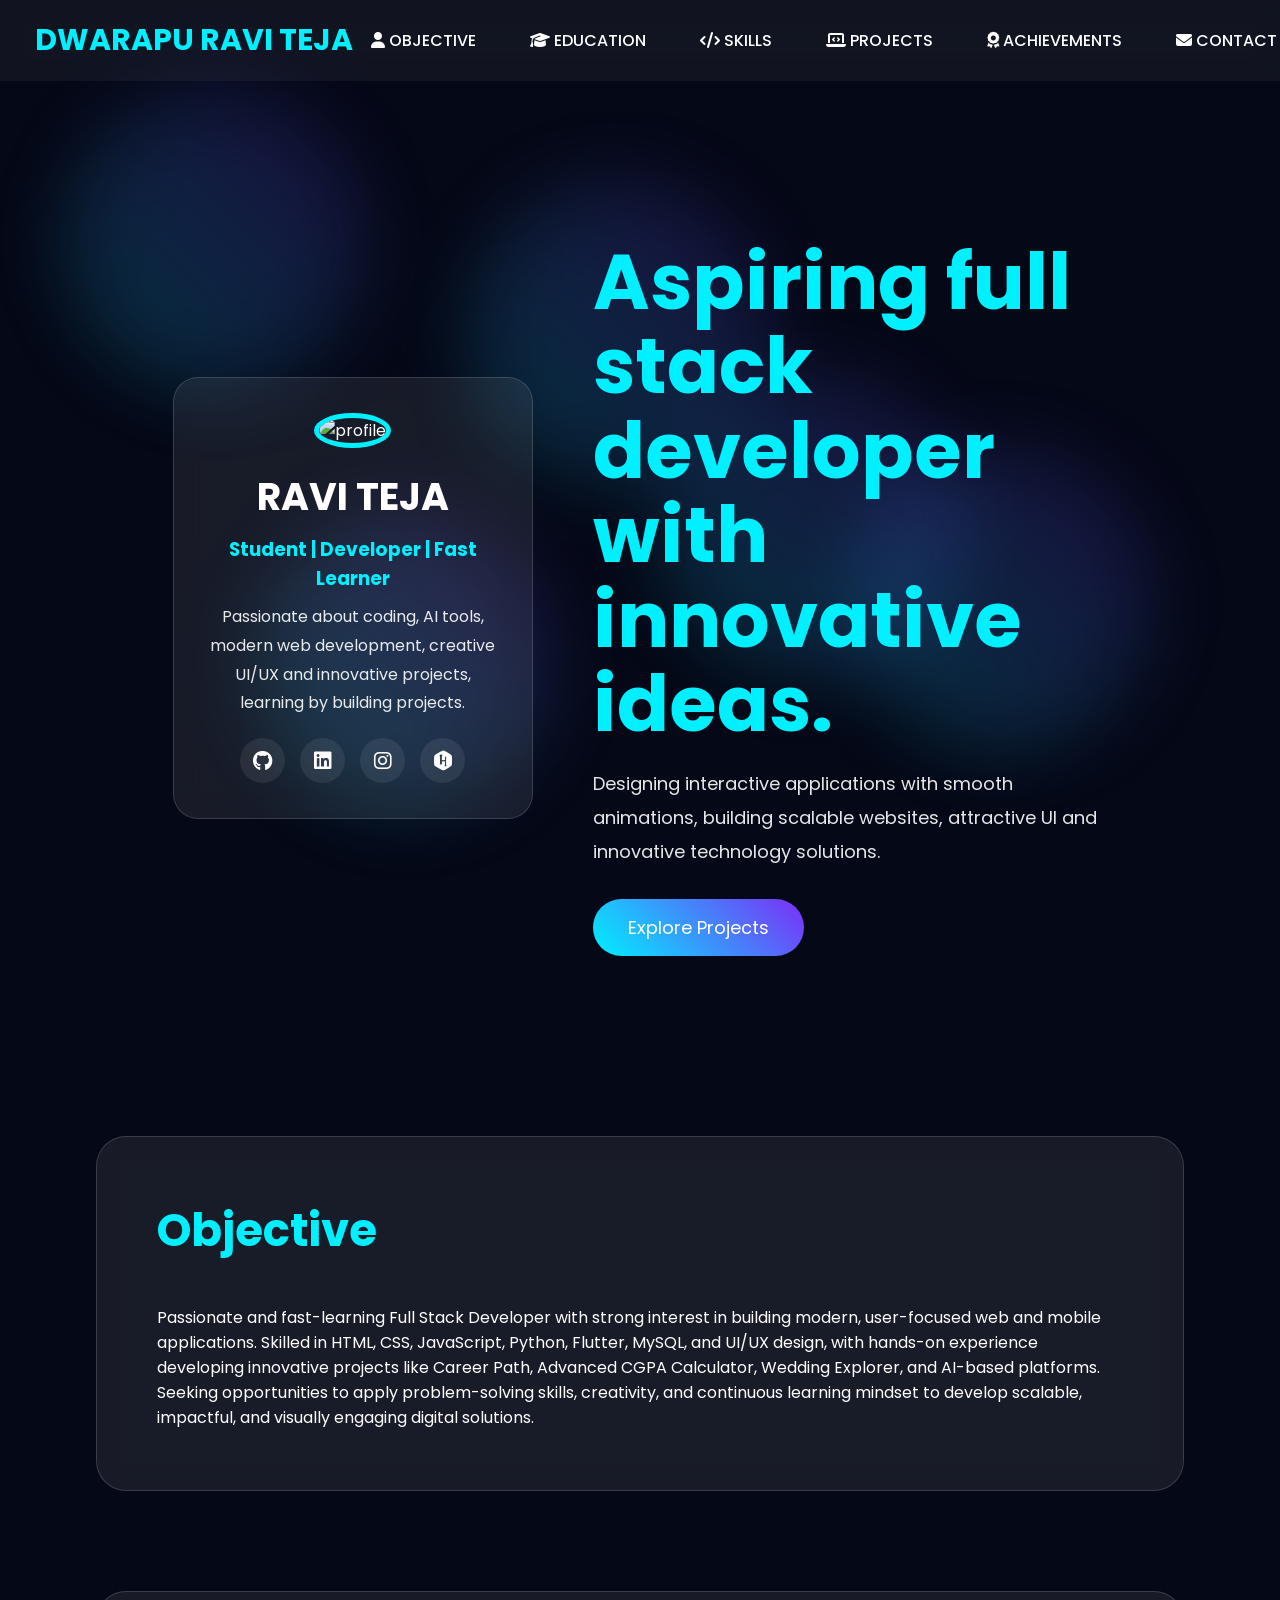
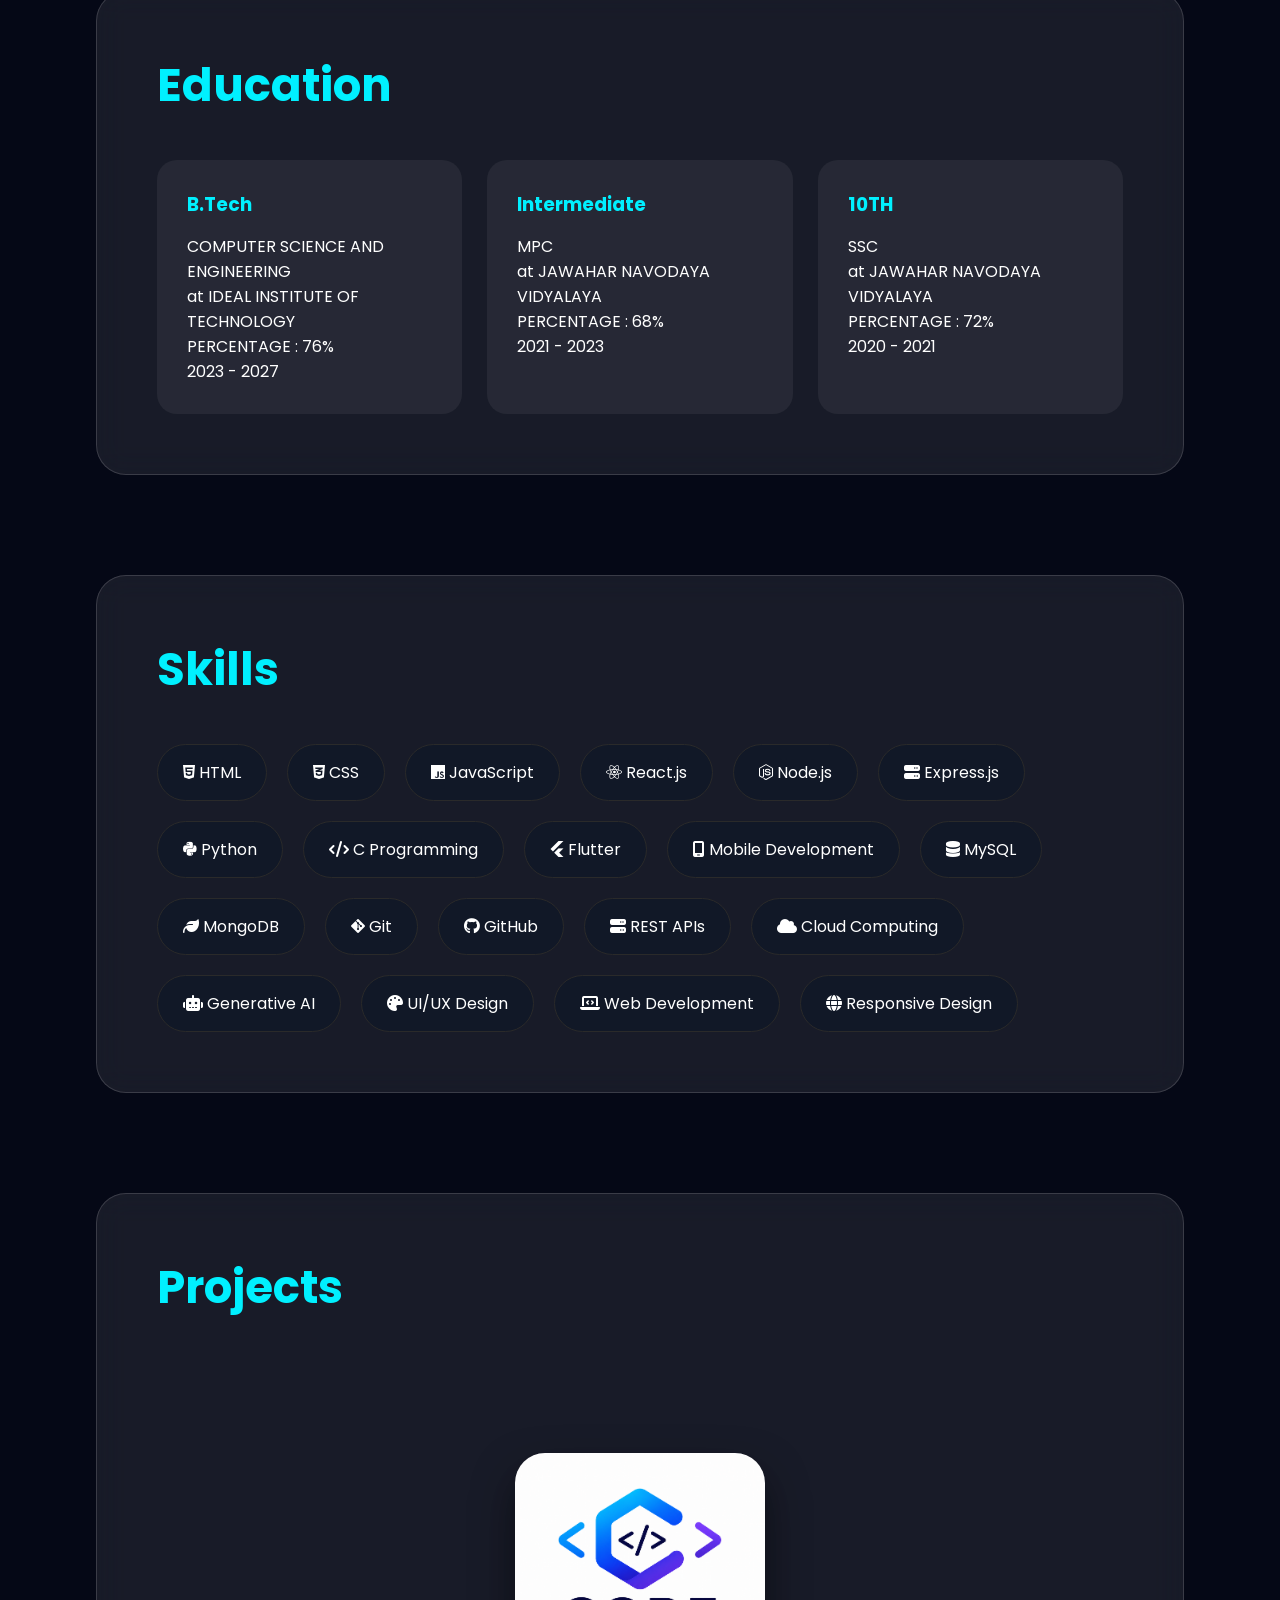
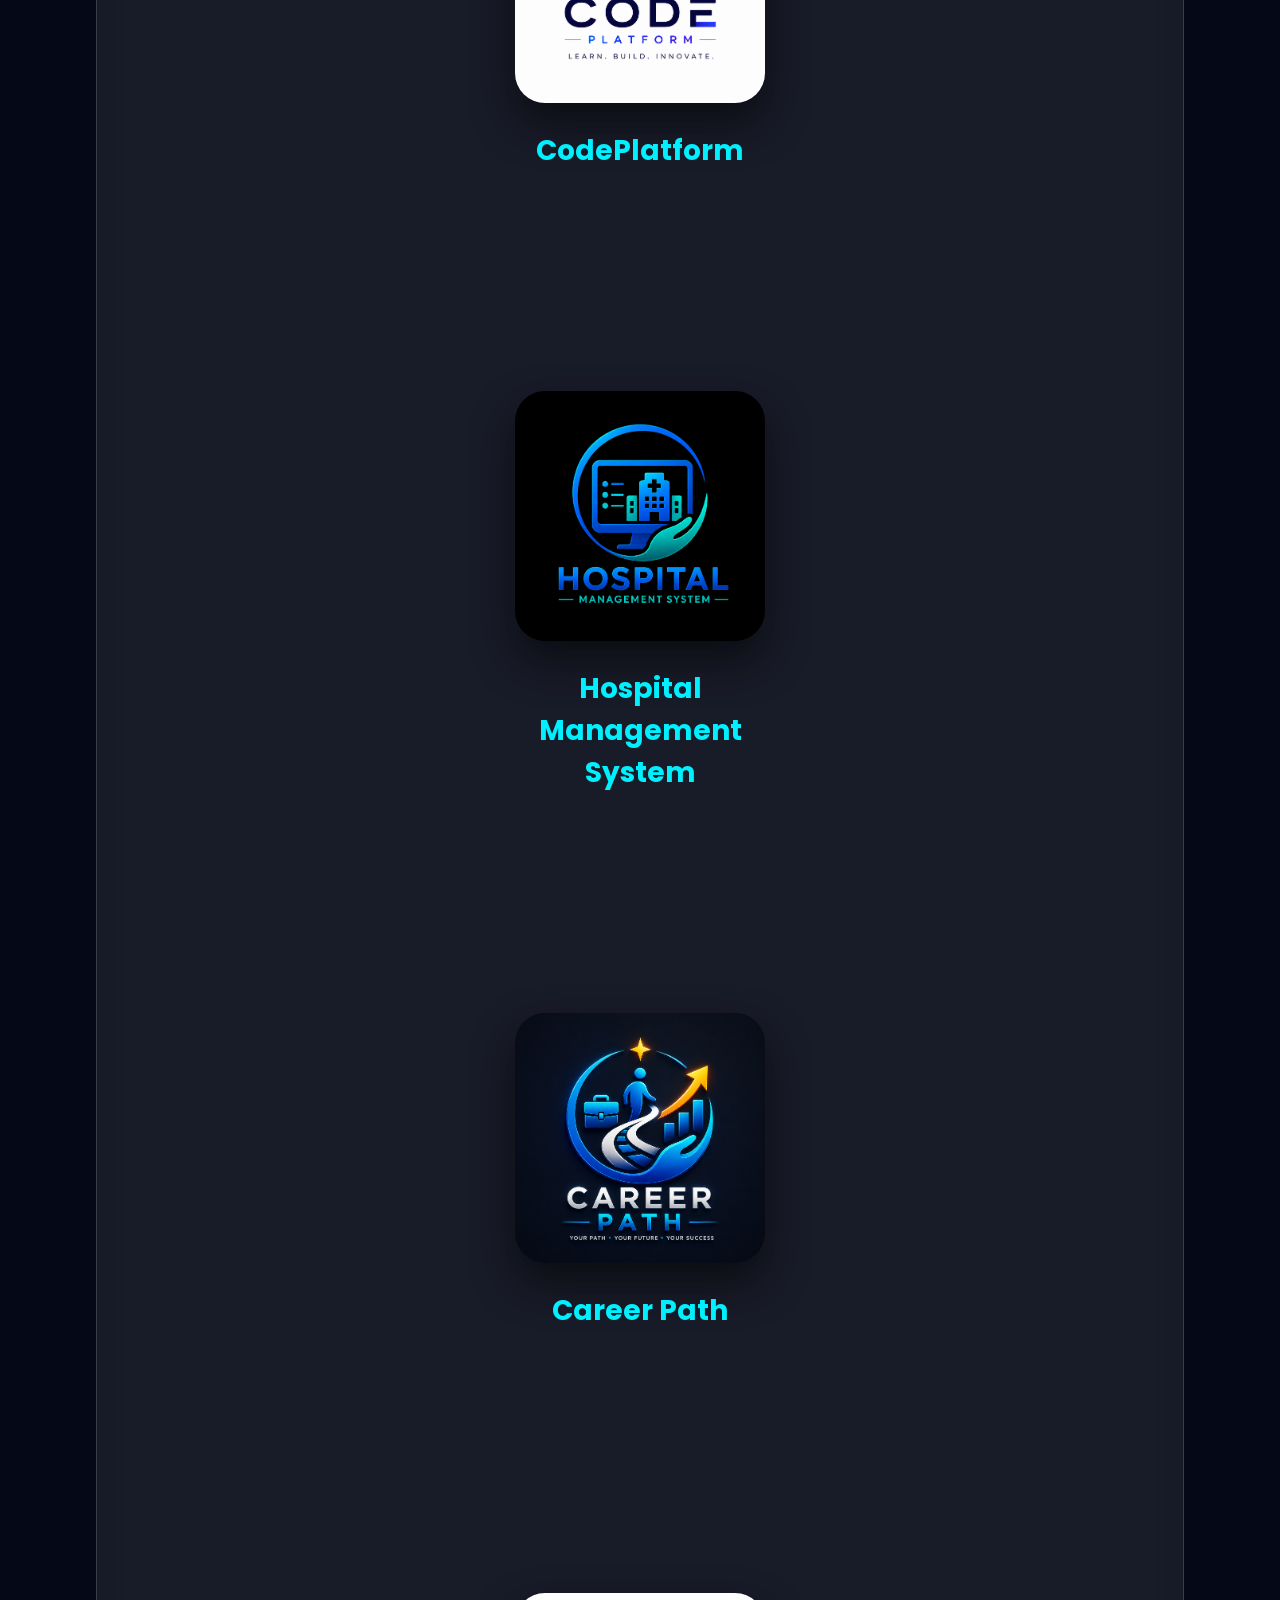
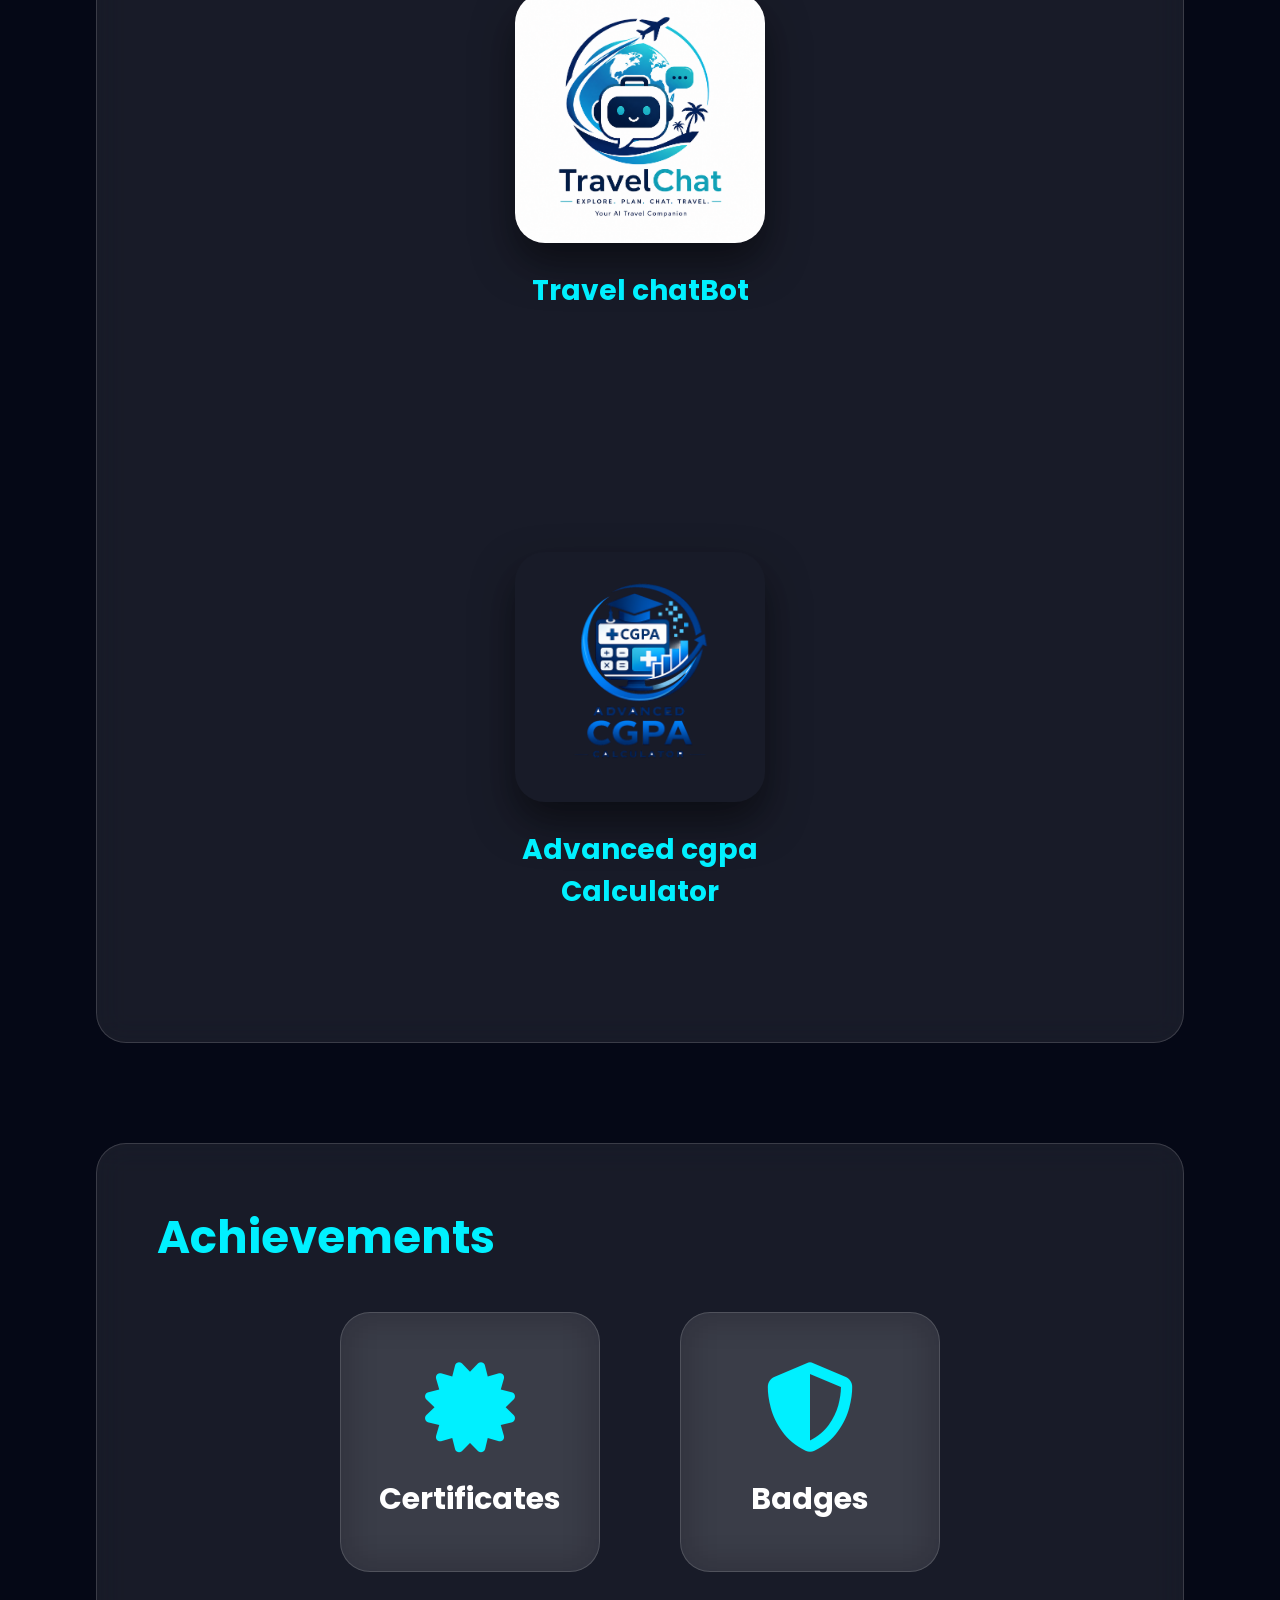
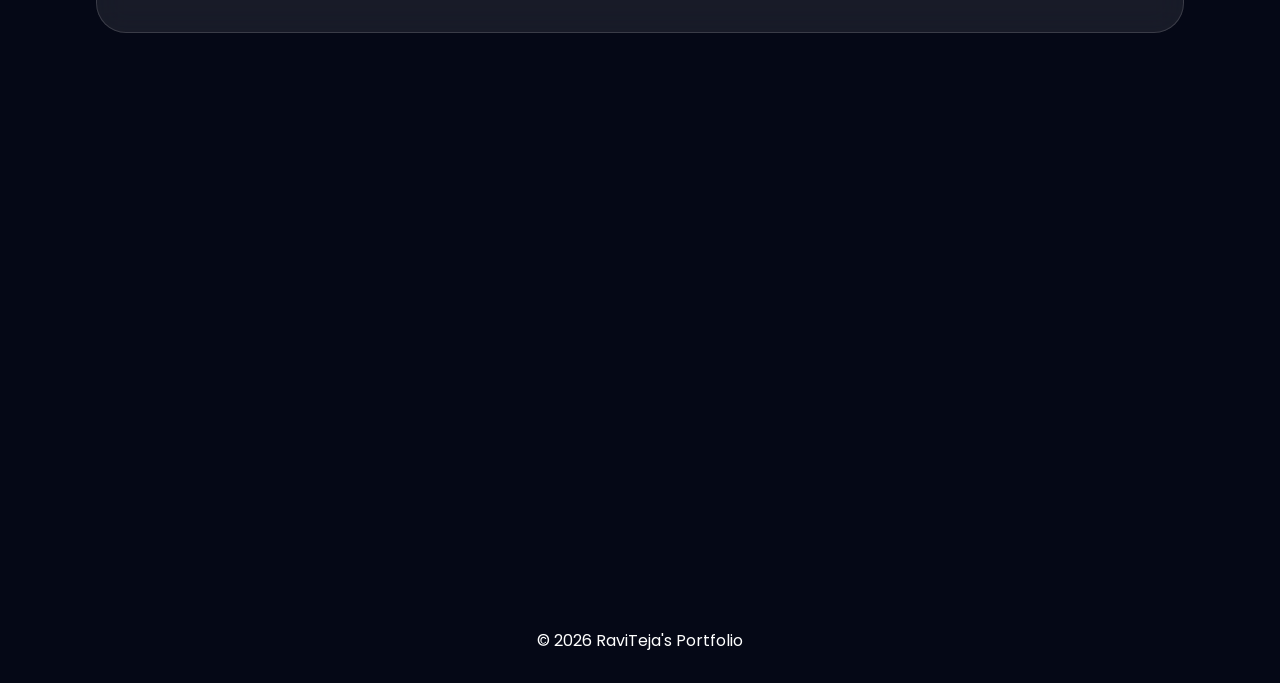
==== commit 5a7bfc5b: "Improve responsive projects section for mobile" ====
--- a/index.html
+++ b/index.html
@@ -377,7 +377,7 @@
         <!-- PROJECT NEW -->
 
         <div class="project-card"
-        onclick="toggleProject(this)">
+        onclick="event.stopPropagation(); toggleProject(this)">
 
             <div class="project-image">
 
@@ -436,7 +436,7 @@
         <!-- PROJECT 1 -->
 
         <div class="project-card"
-        onclick="toggleProject(this)">
+        onclick="event.stopPropagation(); toggleProject(this)">
 
             <div class="project-image">
 
@@ -497,7 +497,7 @@
         <!-- PROJECT 2 -->
 
         <div class="project-card"
-        onclick="toggleProject(this)">
+        onclick="event.stopPropagation(); toggleProject(this)">
 
             <div class="project-image">
 
@@ -553,7 +553,7 @@
         <!-- PROJECT 3 -->
 
         <div class="project-card"
-        onclick="toggleProject(this)">
+        onclick="event.stopPropagation(); toggleProject(this)">
 
             <div class="project-image">
 
@@ -609,7 +609,7 @@
 <!-- PROJECT 4 -->
 
         <div class="project-card"
-        onclick="toggleProject(this)">
+        onclick="event.stopPropagation(); toggleProject(this)">
 
             <div class="project-image">
 
--- a/style.css
+++ b/style.css
@@ -498,7 +498,7 @@
 
     position:relative;
 
-    width:500px;
+    width:250px;
 
     transition:1s;
 
@@ -599,21 +599,25 @@
 
 /* ACTIVE PROJECT */
 
-.project-card.active .project-image{
-
-    transform:translateX(-250px);
-}
-
-.project-card.active .project-details{
-
-    right:80px;
-
-    opacity:1;
-}
-
-.project-card.active .project-title{
-
-    opacity:0;
+@media (min-width:1101px){
+
+    .project-card.active .project-details{
+
+        right:80px;
+
+        opacity:1;
+    }
+
+    .project-card.active .project-image{
+
+        transform:translateX(-250px);
+    }
+
+    .project-card.active .project-title{
+
+        opacity:0;
+    }
+
 }
 
 /* =========================
@@ -736,48 +740,73 @@
    TABLET
 ========================= */
 
-@media(max-width:1100px){
+@media (max-width:1100px){
 
     nav{
-
         padding:18px 20px;
     }
 
     nav ul{
-
         gap:10px;
     }
 
     nav ul li a{
-
         font-size:14px;
-
         padding:8px 12px;
     }
 
     .hero{
-
         flex-direction:column;
-
         text-align:center;
     }
 
     .hero-right h2{
-
         font-size:60px;
     }
 
+    /* =========================
+       PROJECTS
+    ========================= */
+
     .project-card{
 
         flex-direction:column;
 
+        align-items:center;
+
         min-height:auto;
+
+        cursor:pointer;
+
+        padding-bottom:20px;
     }
 
     .project-image{
 
-        width:200px;
-    }
+        width:220px;
+
+        margin:auto;
+
+        transition:.4s;
+    }
+
+    .project-image img{
+
+        width:100%;
+
+        border-radius:20px;
+    }
+
+    .project-title{
+
+        margin-top:15px;
+
+        font-size:22px;
+
+        opacity:1 !important;
+    }
+
+    /* Hide details initially */
 
     .project-details{
 
@@ -787,123 +816,200 @@
 
         width:100%;
 
+        max-height:0;
+
+        overflow:hidden;
+
+        opacity:0;
+
+        margin-top:0;
+
+        text-align:center;
+
+        transition:
+        max-height .5s ease,
+        opacity .4s ease,
+        margin-top .4s ease;
+    }
+
+    /* Open on click */
+
+    .project-card.active .project-details{
+
+        max-height:700px;
+
         opacity:1;
 
-        margin-top:40px;
+        margin-top:25px;
+    }
+
+    /* Disable desktop animation */
+
+    .project-card.active .project-image{
+
+        transform:none;
+    }
+
+    /* Hide duplicate title */
+
+    .project-details h2{
+
+        display:none;
+    }
+
+    .project-buttons{
+
+        justify-content:center;
+
+        gap:15px;
+
+        margin-top:20px;
+    }
+
+    .project-buttons a{
+
+        padding:12px 25px;
+    }
+}
+
+
+/* =========================
+   MOBILE
+========================= */
+
+@media (max-width:768px){
+
+    nav{
+
+        flex-direction:column;
+
+        gap:15px;
+
+        padding:15px;
+    }
+
+    .logo{
+
+        font-size:24px;
 
         text-align:center;
     }
 
-    .project-card.active .project-image{
-
-        transform:none;
+    nav ul{
+
+        flex-wrap:wrap;
+
+        justify-content:center;
+    }
+
+    .hero{
+
+        padding:180px 20px 80px;
+
+        gap:40px;
+    }
+
+    .hero-right h2{
+
+        font-size:42px;
+    }
+
+    .hero-right p{
+
+        font-size:16px;
+    }
+
+    section{
+
+        width:94%;
+
+        padding:35px 20px;
+    }
+
+    section h2{
+
+        font-size:34px;
+
+        text-align:center;
+    }
+
+    .card-grid{
+
+        grid-template-columns:1fr;
+    }
+
+    /* =========================
+       PROJECTS
+    ========================= */
+
+    .project-image{
+
+        width:180px;
     }
 
     .project-title{
 
-        opacity:1 !important;
-    }
-}
-
-/* =========================
-   MOBILE
-========================= */
-
-@media(max-width:768px){
-
-    nav{
+        font-size:20px;
+    }
+
+    .project-details{
+
+        font-size:15px;
+    }
+
+    .project-details p{
+
+        line-height:1.8;
+    }
+
+    .project-buttons{
 
         flex-direction:column;
 
-        gap:15px;
-
-        padding:15px;
-    }
-
-    .logo{
-
-        font-size:24px;
+        align-items:center;
+
+        gap:12px;
+    }
+
+    .project-buttons a{
+
+        width:100%;
+
+        max-width:260px;
 
         text-align:center;
     }
 
-    nav ul{
-
-        flex-wrap:wrap;
-
-        justify-content:center;
-    }
-
-    .hero{
-
-        padding:
-        180px 20px 80px;
-
-        gap:40px;
-    }
-
-    .hero-right h2{
-
-        font-size:42px;
-    }
-
-    .hero-right p{
-
-        font-size:16px;
-    }
-
-    section{
-
-        width:94%;
-
-        padding:35px 25px;
-    }
-
-    section h2{
-
-        font-size:34px;
+    /* =========================
+       ACHIEVEMENTS
+    ========================= */
+
+    .achievement-box{
+
+        width:100%;
+
+        max-width:280px;
+
+        height:220px;
+    }
+
+    .achievement-box i{
+
+        font-size:70px;
+    }
+
+    /* =========================
+       CONTACT
+    ========================= */
+
+    .contact-box{
 
         text-align:center;
     }
 
-    .card-grid{
-
-        grid-template-columns:1fr;
-    }
-
-    .project-buttons{
-
-        flex-direction:column;
-    }
-
-    .project-buttons a{
-
-        width:100%;
-
-        text-align:center;
-    }
-
-    .achievement-box{
-
-        width:100%;
-
-        max-width:280px;
-
-        height:220px;
-    }
-
-    .achievement-box i{
-
-        font-size:70px;
-    }
-
-    .contact-box{
-
-        text-align:center;
-    }
-
     footer{
 
         font-size:14px;
     }
-}
+
+}
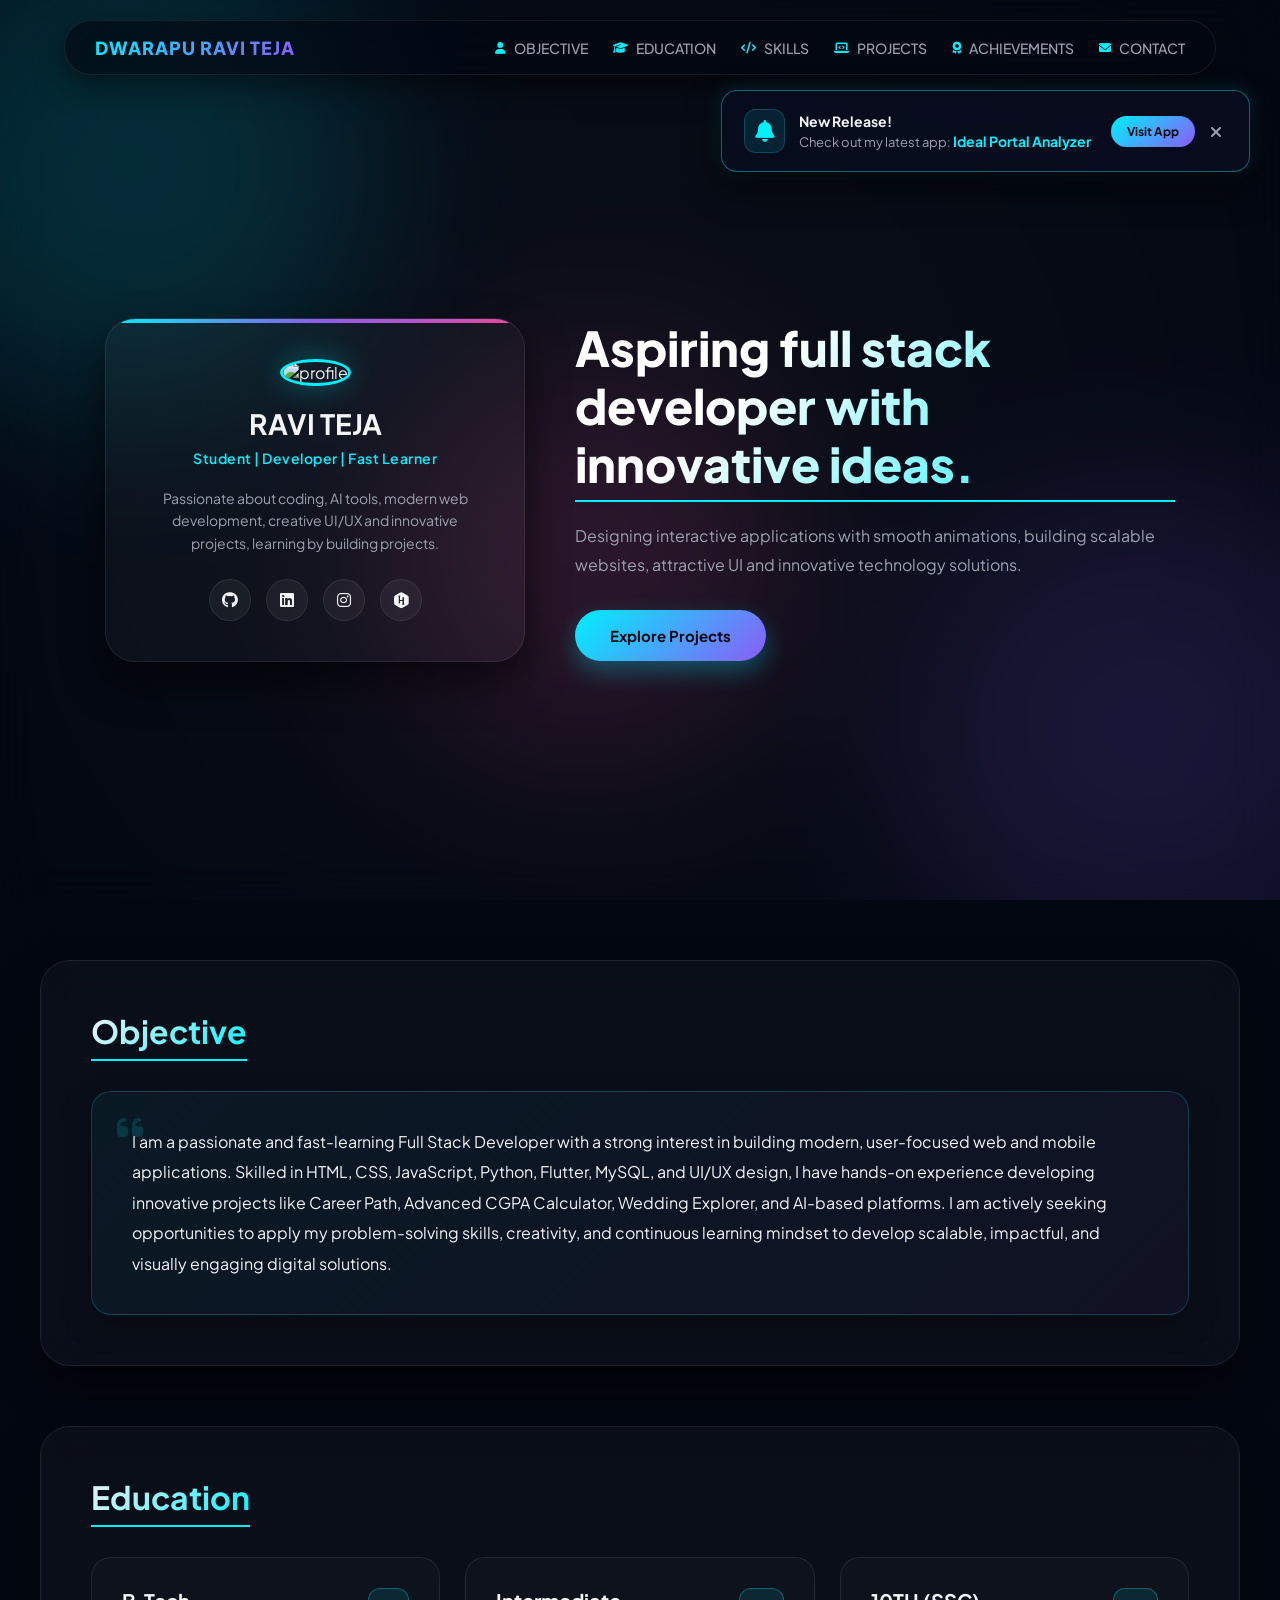
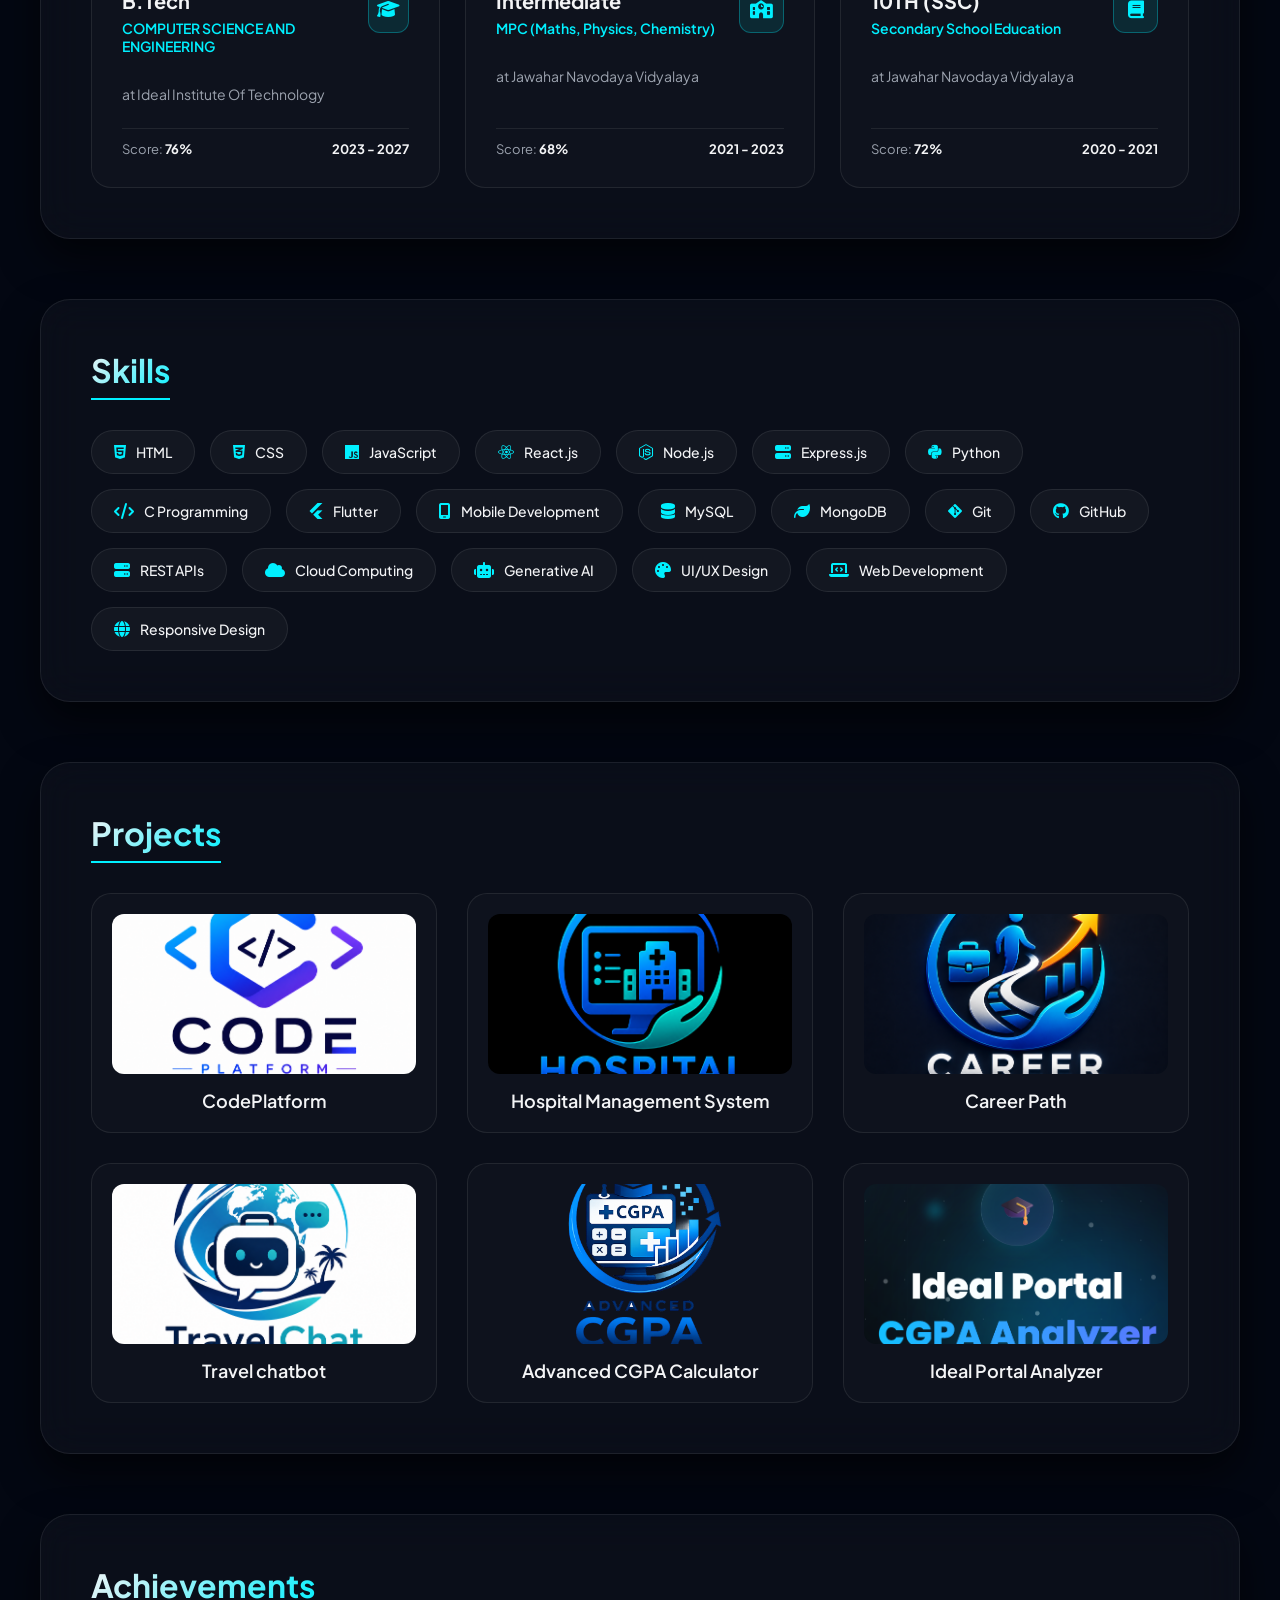
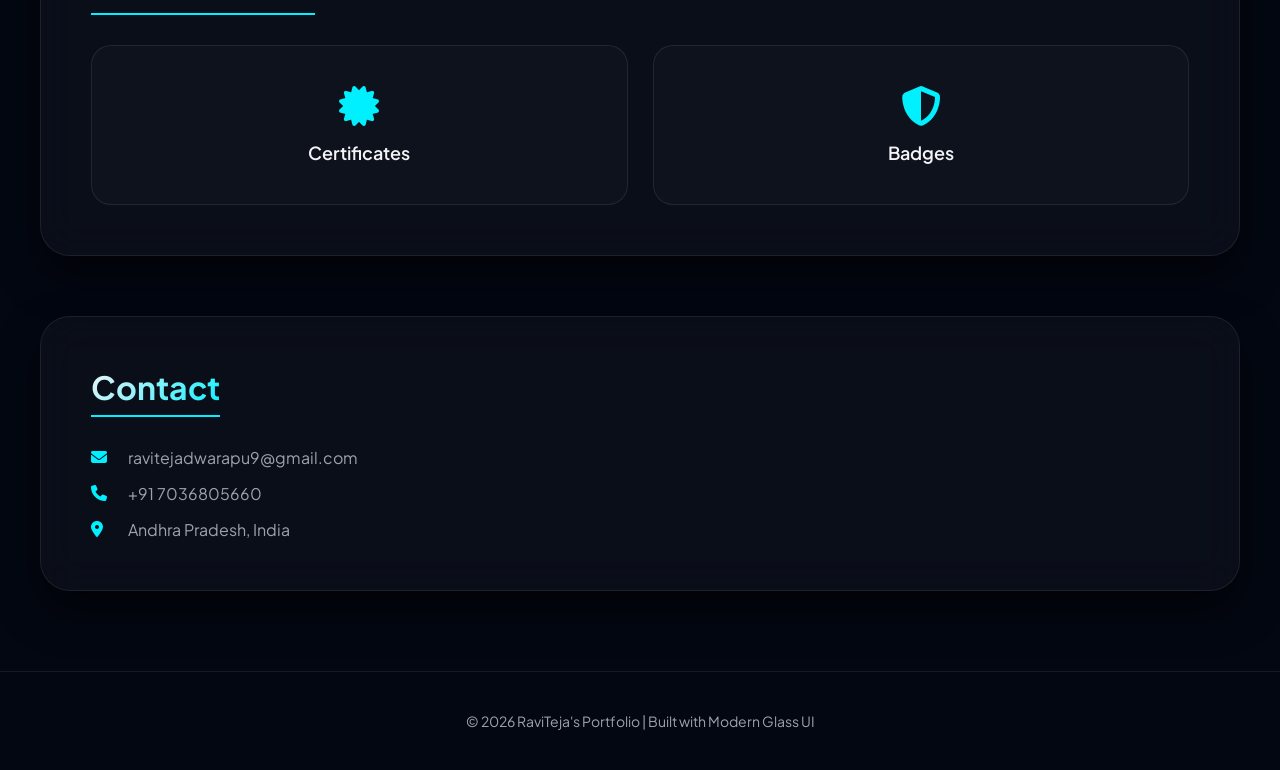
==== commit 73845f9f: "modified version" ====
--- a/index.html
+++ b/index.html
@@ -1,762 +1,1423 @@
 <!DOCTYPE html>
 <html lang="en">
-
 <head>
-
     <meta charset="UTF-8">
-
-    <meta name="viewport"
-    content="width=device-width, initial-scale=1.0">
-
-    <title>Welcome to my profile ...</title>
-
-    <!-- CSS -->
-    <link rel="stylesheet" href="style.css">
+    <meta name="viewport" content="width=device-width, initial-scale=1.0">
+    <title>Dwarapu Ravi Teja | Portfolio</title>
 
     <!-- GOOGLE FONT -->
-    <link rel="preconnect"
-    href="https://fonts.googleapis.com">
-
-    <link rel="preconnect"
-    href="https://fonts.gstatic.com"
-    crossorigin>
-
-    <link href=
-    "https://fonts.googleapis.com/css2?family=Poppins:wght@300;400;500;600;700&display=swap"
-    rel="stylesheet">
+    <link rel="preconnect" href="https://fonts.googleapis.com">
+    <link rel="preconnect" href="https://fonts.gstatic.com" crossorigin>
+    <link href="https://fonts.googleapis.com/css2?family=Plus+Jakarta+Sans:wght@300;400;500;600;700;800&display=swap" rel="stylesheet">
 
     <!-- FONT AWESOME -->
-    <link rel="stylesheet"
-    href=
-    "https://cdnjs.cloudflare.com/ajax/libs/font-awesome/6.5.1/css/all.min.css"/>
-
+    <link rel="stylesheet" href="https://cdnjs.cloudflare.com/ajax/libs/font-awesome/6.5.1/css/all.min.css"/>
+
+    <style>
+        /* =========================
+           GLOBAL STYLES & RESET
+        ========================= */
+        :root {
+            --bg-deep: #030712;
+            --primary: #00f0ff;
+            --secondary: #8b5cf6;
+            --accent: #ec4899;
+            --text-main: #f3f4f6;
+            --text-muted: #9ca3af;
+            --glass-bg: rgba(255, 255, 255, 0.03);
+            --glass-border: rgba(255, 255, 255, 0.08);
+            --card-shadow: 0 20px 40px rgba(0, 0, 0, 0.6);
+        }
+
+        * {
+            margin: 0;
+            padding: 0;
+            box-sizing: border-box;
+            font-family: 'Plus Jakarta Sans', sans-serif;
+            scroll-behavior: smooth;
+        }
+
+        body {
+            background-color: var(--bg-deep);
+            color: var(--text-main);
+            overflow-x: hidden;
+        }
+
+        /* Custom Scrollbar */
+        ::-webkit-scrollbar {
+            width: 8px;
+        }
+        ::-webkit-scrollbar-track {
+            background: var(--bg-deep);
+        }
+        ::-webkit-scrollbar-thumb {
+            background: rgba(0, 240, 255, 0.3);
+            border-radius: 4px;
+        }
+        ::-webkit-scrollbar-thumb:hover {
+            background: var(--primary);
+        }
+
+        /* =========================
+           ANIMATED BACKGROUND BLOBS
+        ========================= */
+        .bg-mesh {
+            position: fixed;
+            top: 0;
+            left: 0;
+            width: 100%;
+            height: 100%;
+            z-index: -1;
+            overflow: hidden;
+            background: radial-gradient(circle at 50% 50%, #0b0f19 0%, #030712 100%);
+        }
+
+        .blob {
+            position: absolute;
+            width: 500px;
+            height: 500px;
+            border-radius: 50%;
+            filter: blur(90px);
+            opacity: 0.15;
+            animation: floatBlob 15s infinite alternate ease-in-out;
+        }
+
+        .blob-1 { background: var(--primary); top: -10%; left: -10%; }
+        .blob-2 { background: var(--secondary); bottom: -10%; right: -10%; animation-delay: -5s; }
+        .blob-3 { background: var(--accent); top: 40%; left: 30%; width: 400px; height: 400px; animation-delay: -10s; }
+
+        @keyframes floatBlob {
+            0% { transform: translate(0, 0) scale(1) rotate(0deg); }
+            50% { transform: translate(50px, 80px) scale(1.1) rotate(180deg); }
+            100% { transform: translate(-30px, 50px) scale(0.9) rotate(360deg); }
+        }
+
+        /* =========================
+           NAVBAR
+        ========================= */
+        nav {
+            position: fixed;
+            top: 20px;
+            left: 50%;
+            transform: translateX(-50%);
+            width: 90%;
+            max-width: 1200px;
+            padding: 15px 30px;
+            display: flex;
+            justify-content: space-between;
+            align-items: center;
+            background: rgba(3, 7, 18, 0.65);
+            backdrop-filter: blur(20px);
+            -webkit-backdrop-filter: blur(20px);
+            border: 1px solid var(--glass-border);
+            border-radius: 50px;
+            z-index: 1000;
+            box-shadow: 0 10px 30px rgba(0,0,0,0.5);
+        }
+
+        .logo {
+            font-weight: 800;
+            font-size: 18px;
+            background: linear-gradient(135deg, var(--primary), var(--secondary));
+            -webkit-background-clip: text;
+            -webkit-text-fill-color: transparent;
+            letter-spacing: 1px;
+        }
+
+        nav ul {
+            display: flex;
+            list-style: none;
+            gap: 25px;
+        }
+
+        nav ul li a {
+            text-decoration: none;
+            color: var(--text-muted);
+            font-size: 14px;
+            font-weight: 500;
+            display: flex;
+            align-items: center;
+            gap: 8px;
+            transition: 0.3s ease;
+        }
+
+        nav ul li a i {
+            color: var(--primary);
+            font-size: 12px;
+        }
+
+        nav ul li a:hover, nav ul li a.active {
+            color: var(--primary);
+            text-shadow: 0 0 10px rgba(0, 240, 255, 0.5);
+        }
+
+        /* =========================
+           HERO SECTION (Updated Profile Card)
+        ========================= */
+        .hero {
+            min-height: 100vh;
+            display: flex;
+            align-items: center;
+            justify-content: center;
+            padding: 140px 5% 60px;
+            max-width: 1300px;
+            margin: auto;
+            gap: 50px;
+        }
+
+        .profile-card {
+            background: var(--glass-bg);
+            border: 1px solid var(--glass-border);
+            border-radius: 30px;
+            padding: 40px;
+            text-align: center;
+            backdrop-filter: blur(15px);
+            box-shadow: var(--card-shadow);
+            width: 100%;
+            max-width: 420px;
+            position: relative;
+            overflow: hidden;
+            transition: all 0.4s ease;
+        }
+
+        .profile-card::before {
+            content: '';
+            position: absolute;
+            top: 0;
+            left: 0;
+            width: 100%;
+            height: 4px;
+            background: linear-gradient(90deg, var(--primary), var(--secondary), var(--accent));
+        }
+
+        .profile-card:hover {
+            transform: translateY(-8px);
+            border-color: rgba(0, 240, 255, 0.3);
+            box-shadow: 0 25px 50px rgba(0, 240, 255, 0.1);
+        }
+
+        .profile-card img {
+            width: 150px;
+            height: 150px;
+            border-radius: 50%;
+            object-fit: cover;
+            border: 3px solid var(--primary);
+            box-shadow: 0 0 30px rgba(0, 240, 255, 0.3);
+            margin-bottom: 20px;
+        }
+
+        .profile-card h1 {
+            font-size: 28px;
+            margin-bottom: 8px;
+            font-weight: 700;
+        }
+
+        .profile-card h3 {
+            font-size: 14px;
+            color: var(--primary);
+            margin-bottom: 20px;
+            font-weight: 600;
+            letter-spacing: 0.5px;
+        }
+
+        .profile-card p {
+            font-size: 14px;
+            color: var(--text-muted);
+            line-height: 1.6;
+            margin-bottom: 25px;
+        }
+
+        .socials {
+            display: flex;
+            justify-content: center;
+            gap: 15px;
+        }
+
+        .socials a {
+            width: 42px;
+            height: 42px;
+            border-radius: 50%;
+            background: rgba(255, 255, 255, 0.05);
+            border: 1px solid var(--glass-border);
+            display: flex;
+            align-items: center;
+            justify-content: center;
+            color: var(--text-main);
+            text-decoration: none;
+            transition: 0.3s;
+        }
+
+        .socials a:hover {
+            background: var(--primary);
+            color: var(--bg-deep);
+            transform: translateY(-5px);
+            box-shadow: 0 5px 15px rgba(0, 240, 255, 0.4);
+        }
+
+        .hero-right {
+            max-width: 600px;
+        }
+
+        .hero-right h2 {
+            font-size: 48px;
+            line-height: 1.2;
+            margin-bottom: 20px;
+            font-weight: 800;
+            background: linear-gradient(135deg, #ffffff 30%, var(--primary) 100%);
+            -webkit-background-clip: text;
+            -webkit-text-fill-color: transparent;
+        }
+
+        .hero-right p {
+            font-size: 16px;
+            color: var(--text-muted);
+            line-height: 1.8;
+            margin-bottom: 30px;
+        }
+
+        .hero-right button {
+            padding: 16px 35px;
+            border-radius: 50px;
+            background: linear-gradient(135deg, var(--primary), var(--secondary));
+            border: none;
+            color: #030712;
+            font-weight: 700;
+            font-size: 15px;
+            cursor: pointer;
+            box-shadow: 0 10px 25px rgba(0, 240, 255, 0.3);
+            transition: 0.3s ease;
+        }
+
+        .hero-right button:hover {
+            transform: scale(1.05);
+            box-shadow: 0 15px 35px rgba(0, 240, 255, 0.5);
+        }
+
+        /* =========================
+           SECTION STYLING
+        ========================= */
+        section {
+            max-width: 1200px;
+            margin: 60px auto;
+            padding: 50px;
+            background: var(--glass-bg);
+            border: 1px solid var(--glass-border);
+            border-radius: 30px;
+            backdrop-filter: blur(20px);
+            -webkit-backdrop-filter: blur(20px);
+            box-shadow: var(--card-shadow);
+        }
+
+        section h2 {
+            font-size: 32px;
+            margin-bottom: 30px;
+            font-weight: 700;
+            display: inline-block;
+            background: linear-gradient(135deg, var(--text-main), var(--primary));
+            -webkit-background-clip: text;
+            -webkit-text-fill-color: transparent;
+            border-bottom: 2px solid var(--primary);
+            padding-bottom: 8px;
+        }
+
+        /* =========================
+           OBJECTIVE SECTION (Redesigned)
+        ========================= */
+        .objective-box {
+            position: relative;
+            background: linear-gradient(135deg, rgba(0, 240, 255, 0.05), rgba(139, 92, 246, 0.05));
+            border: 1px solid rgba(0, 240, 255, 0.2);
+            border-radius: 20px;
+            padding: 35px 40px;
+            box-shadow: 0 10px 30px rgba(0,0,0,0.3);
+        }
+
+        .objective-box::before {
+            content: '\f10d';
+            font-family: 'Font Awesome 6 Free';
+            font-weight: 900;
+            position: absolute;
+            top: 20px;
+            left: 25px;
+            font-size: 30px;
+            color: rgba(0, 240, 255, 0.15);
+        }
+
+        .objective-text {
+            font-size: 16px;
+            line-height: 1.9;
+            color: var(--text-main);
+            position: relative;
+            z-index: 1;
+        }
+
+        /* =========================
+           EDUCATION SECTION (Redesigned with Logos)
+        ========================= */
+        .card-grid {
+            display: grid;
+            grid-template-columns: repeat(auto-fit, minmax(320px, 1fr));
+            gap: 25px;
+        }
+
+        .card {
+            background: rgba(255, 255, 255, 0.02);
+            border: 1px solid var(--glass-border);
+            border-radius: 20px;
+            padding: 30px;
+            position: relative;
+            overflow: hidden;
+            transition: 0.4s;
+            display: flex;
+            flex-direction: column;
+            justify-content: space-between;
+        }
+
+        .card::after {
+            content: '';
+            position: absolute;
+            bottom: -20px;
+            right: -20px;
+            width: 120px;
+            height: 120px;
+            background-repeat: no-repeat;
+            background-size: contain;
+            opacity: 0.07;
+            transition: opacity 0.4s ease, transform 0.4s ease;
+            pointer-events: none;
+        }
+
+        /* College / School Logo Watermarks via Wikimedia Commons/Official badges */
+        .card.btech::after {
+            background-image: url('https://upload.wikimedia.org/wikipedia/en/9/9f/Jawaharlal_Nehru_Technological_University%2C_Kakinada_Logo.png');
+        }
+
+        .card.navodaya::after {
+            background-image: url('https://upload.wikimedia.org/wikipedia/commons/1/1d/Jawahar_Navodaya_Vidyalaya_Logo.png');
+        }
+
+        .card:hover {
+            border-color: rgba(0, 240, 255, 0.4);
+            box-shadow: 0 15px 35px rgba(0, 240, 255, 0.12);
+            transform: translateY(-5px);
+        }
+
+        .card:hover::after {
+            opacity: 0.15;
+            transform: scale(1.1);
+        }
+
+        .card-header-flex {
+            display: flex;
+            justify-content: space-between;
+            align-items: flex-start;
+            margin-bottom: 15px;
+        }
+
+        .card-icon-badge {
+            width: 45px;
+            height: 45px;
+            border-radius: 12px;
+            background: rgba(0, 240, 255, 0.1);
+            border: 1px solid rgba(0, 240, 255, 0.3);
+            display: flex;
+            align-items: center;
+            justify-content: center;
+            color: var(--primary);
+            font-size: 18px;
+        }
+
+        .card h3 {
+            font-size: 20px;
+            color: var(--text-main);
+            margin-bottom: 6px;
+        }
+
+        .card .institution {
+            font-size: 14px;
+            color: var(--primary);
+            font-weight: 600;
+            margin-bottom: 15px;
+        }
+
+        .card .details-row {
+            display: flex;
+            justify-content: space-between;
+            font-size: 13px;
+            color: var(--text-muted);
+            border-top: 1px solid var(--glass-border);
+            padding-top: 12px;
+            margin-top: 10px;
+        }
+
+        .card .details-row span strong {
+            color: var(--text-main);
+        }
+
+        /* =========================
+           SKILLS SECTION
+        ========================= */
+        .skills-container {
+            display: flex;
+            flex-wrap: wrap;
+            gap: 15px;
+        }
+
+        .skill {
+            background: rgba(255, 255, 255, 0.04);
+            border: 1px solid var(--glass-border);
+            padding: 12px 22px;
+            border-radius: 50px;
+            font-size: 14px;
+            font-weight: 500;
+            display: flex;
+            align-items: center;
+            gap: 10px;
+            transition: 0.3s;
+        }
+
+        .skill i {
+            color: var(--primary);
+            font-size: 16px;
+        }
+
+        .skill:hover {
+            background: rgba(0, 240, 255, 0.1);
+            border-color: var(--primary);
+            transform: translateY(-3px);
+            box-shadow: 0 5px 15px rgba(0, 240, 255, 0.2);
+        }
+
+        /* =========================
+           PROJECTS 3D GRID & MODAL
+        ========================= */
+        .project-grid {
+            display: grid;
+            grid-template-columns: repeat(3, 1fr);
+            gap: 30px;
+        }
+
+        .project-overlay {
+            position: fixed;
+            top: 0;
+            left: 0;
+            width: 100%;
+            height: 100%;
+            background: rgba(3, 7, 18, 0.7);
+            backdrop-filter: blur(15px);
+            -webkit-backdrop-filter: blur(15px);
+            z-index: 998;
+            opacity: 0;
+            pointer-events: none;
+            transition: opacity 0.4s ease;
+        }
+
+        .project-overlay.active {
+            opacity: 1;
+            pointer-events: auto;
+        }
+
+        .project-card {
+            background: rgba(255, 255, 255, 0.02);
+            border: 1px solid var(--glass-border);
+            border-radius: 20px;
+            padding: 20px;
+            text-align: center;
+            cursor: pointer;
+            transition: all 0.4s cubic-bezier(0.16, 1, 0.3, 1);
+            position: relative;
+            overflow: hidden;
+        }
+
+        .project-card:hover {
+            transform: translateY(-8px);
+            border-color: rgba(0, 240, 255, 0.4);
+            box-shadow: 0 15px 35px rgba(0, 240, 255, 0.15);
+        }
+
+        .project-image {
+            width: 100%;
+            height: 160px;
+            border-radius: 12px;
+            overflow: hidden;
+            margin-bottom: 15px;
+        }
+
+        .project-image img {
+            width: 100%;
+            height: 100%;
+            object-fit: cover;
+            transition: transform 0.5s ease;
+        }
+
+        .project-card:hover .project-image img {
+            transform: scale(1.08);
+        }
+
+        .project-title {
+            font-size: 18px;
+            color: var(--text-main);
+            font-weight: 600;
+        }
+
+        .project-details {
+            display: none;
+            opacity: 0;
+            transition: opacity 0.4s ease;
+        }
+
+        .project-card.active {
+            position: fixed;
+            top: 50%;
+            left: 50%;
+            transform: translate(-50%, -50%) !important;
+            width: 750px;
+            max-width: 90vw;
+            background: #080d1e;
+            border: 1px solid rgba(0, 240, 255, 0.4);
+            box-shadow: 0 30px 60px rgba(0, 0, 0, 0.9), 0 0 40px rgba(0, 240, 255, 0.2);
+            z-index: 999;
+            display: flex;
+            flex-direction: row;
+            align-items: center;
+            gap: 30px;
+            padding: 35px;
+            cursor: default;
+            animation: modalPop 0.4s cubic-bezier(0.16, 1, 0.3, 1) forwards;
+        }
+
+        @keyframes modalPop {
+            0% { transform: translate(-50%, -50%) scale(0.85); opacity: 0; }
+            100% { transform: translate(-50%, -50%) scale(1); opacity: 1; }
+        }
+
+        .project-card.active .project-image {
+            width: 320px;
+            height: 220px;
+            flex-shrink: 0;
+            margin-bottom: 0;
+            border-radius: 14px;
+        }
+
+        .project-card.active .project-title {
+            display: none;
+        }
+
+        .project-card.active .project-details {
+            display: block;
+            opacity: 1;
+            text-align: left;
+        }
+
+        .project-card.active .project-details h2 {
+            color: var(--primary);
+            font-size: 26px;
+            margin-bottom: 12px;
+            border: none;
+            padding: 0;
+        }
+
+        .project-card.active .project-details p {
+            font-size: 14px;
+            line-height: 1.8;
+            color: var(--text-muted);
+            margin-bottom: 25px;
+        }
+
+        .project-buttons {
+            display: flex;
+            gap: 15px;
+        }
+
+        .project-buttons a {
+            padding: 10px 22px;
+            border-radius: 50px;
+            text-decoration: none;
+            color: var(--bg-deep);
+            background: linear-gradient(135deg, var(--primary), var(--secondary));
+            font-weight: 600;
+            font-size: 13px;
+            display: flex;
+            align-items: center;
+            gap: 8px;
+            transition: 0.3s;
+        }
+
+        .project-buttons a:hover {
+            transform: scale(1.05);
+            box-shadow: 0 5px 15px rgba(0, 240, 255, 0.4);
+        }
+
+        /* =========================
+           ACHIEVEMENTS & CONTACT
+        ========================= */
+        .achievement-container {
+            display: grid;
+            grid-template-columns: repeat(auto-fit, minmax(240px, 1fr));
+            gap: 25px;
+        }
+
+        .achievement-box {
+            background: rgba(255, 255, 255, 0.02);
+            border: 1px solid var(--glass-border);
+            border-radius: 20px;
+            padding: 40px 30px;
+            text-align: center;
+            text-decoration: none;
+            color: var(--text-main);
+            transition: 0.4s;
+            display: flex;
+            flex-direction: column;
+            align-items: center;
+            gap: 15px;
+        }
+
+        .achievement-box i {
+            font-size: 40px;
+            color: var(--primary);
+        }
+
+        .achievement-box h3 {
+            font-size: 18px;
+            font-weight: 600;
+        }
+
+        .achievement-box:hover {
+            border-color: var(--primary);
+            transform: translateY(-5px);
+            background: rgba(0, 240, 255, 0.03);
+            box-shadow: 0 10px 25px rgba(0, 240, 255, 0.15);
+        }
+
+        .contact-box {
+            display: flex;
+            flex-direction: column;
+            gap: 15px;
+            font-size: 16px;
+            color: var(--text-muted);
+        }
+
+        .contact-box p {
+            display: flex;
+            align-items: center;
+            gap: 12px;
+        }
+
+        .contact-box p i {
+            color: var(--primary);
+            width: 25px;
+        }
+
+        /* =========================
+           FOOTER
+        ========================= */
+        footer {
+            text-align: center;
+            padding: 40px;
+            color: var(--text-muted);
+            font-size: 14px;
+            border-top: 1px solid var(--glass-border);
+            margin-top: 80px;
+        }
+
+        /* =========================
+           RESPONSIVE DESIGN
+        ========================= */
+        @media (max-width: 1024px) {
+            .hero {
+                flex-direction: column;
+                text-align: center;
+                padding-top: 130px;
+            }
+            .hero-right {
+                max-width: 100%;
+            }
+            .socials {
+                justify-content: center;
+            }
+            .project-grid {
+                grid-template-columns: repeat(2, 1fr);
+            }
+        }
+
+        @media (max-width: 768px) {
+            nav {
+                width: 95%;
+                padding: 12px 20px;
+            }
+            nav ul {
+                display: none;
+            }
+            .project-grid {
+                grid-template-columns: 1fr;
+            }
+            .project-card.active {
+                flex-direction: column;
+                width: 92vw;
+                padding: 25px;
+                max-height: 85vh;
+                overflow-y: auto;
+            }
+            .project-card.active .project-image {
+                width: 100%;
+                height: 180px;
+            }
+            section {
+                padding: 30px 20px;
+            }
+        }
+
+/* =========================
+   EDUCATION MODAL & CARD STYLES
+========================= */
+.card {
+    cursor: pointer;
+}
+
+.edu-overlay {
+    position: fixed;
+    top: 0;
+    left: 0;
+    width: 100%;
+    height: 100%;
+    background: rgba(3, 7, 18, 0.7);
+    backdrop-filter: blur(15px);
+    -webkit-backdrop-filter: blur(15px);
+    z-index: 998;
+    opacity: 0;
+    pointer-events: none;
+    transition: opacity 0.4s ease;
+}
+
+.edu-overlay.active {
+    opacity: 1;
+    pointer-events: auto;
+}
+
+/* Hidden details initially inside normal card view */
+.card .edu-details {
+    display: none;
+    opacity: 0;
+    transition: opacity 0.4s ease;
+}
+
+/* Active / Expanded Modal State for Education Card */
+.card.active {
+    position: fixed;
+    top: 50%;
+    left: 50%;
+    transform: translate(-50%, -50%) !important;
+    width: 700px;
+    max-width: 90vw;
+    background: #080d1e;
+    border: 1px solid rgba(0, 240, 255, 0.4);
+    box-shadow: 0 30px 60px rgba(0, 0, 0, 0.9), 0 0 40px rgba(0, 240, 255, 0.2);
+    z-index: 999;
+    display: flex;
+    flex-direction: column;
+    gap: 20px;
+    padding: 35px;
+    cursor: default;
+    animation: modalPop 0.4s cubic-bezier(0.16, 1, 0.3, 1) forwards;
+}
+
+.card.active > div:first-child {
+    display: none; /* Hide default small header list view items when expanded */
+}
+
+.card.active .details-row {
+    display: none; /* Hide score row in standard position when expanded */
+}
+
+.card.active .edu-details {
+    display: block;
+    opacity: 1;
+    text-align: left;
+}
+
+.card.active .edu-details h2 {
+    color: var(--primary);
+    font-size: 26px;
+    margin-bottom: 12px;
+}
+
+.card.active .edu-details p {
+    font-size: 14px;
+    line-height: 1.8;
+    color: var(--text-muted);
+    margin-bottom: 25px;
+}
+
+.edu-buttons {
+    display: flex;
+    gap: 15px;
+}
+
+.edu-buttons a {
+    padding: 10px 22px;
+    border-radius: 50px;
+    text-decoration: none;
+    color: var(--bg-deep);
+    background: linear-gradient(135deg, var(--primary), var(--secondary));
+    font-weight: 600;
+    font-size: 13px;
+    display: flex;
+    align-items: center;
+    gap: 8px;
+    transition: 0.3s;
+}
+
+.edu-buttons a:hover {
+    transform: scale(1.05);
+    box-shadow: 0 5px 15px rgba(0, 240, 255, 0.4);
+}
+
+
+/* =========================
+   TOP-RIGHT NOTIFICATION BANNER
+========================= */
+.notification-banner {
+    position: fixed;
+    top: 90px; /* Positioned right below the floating navbar */
+    right: 30px;
+    background: rgba(8, 13, 30, 0.9);
+    border: 1px solid rgba(0, 240, 255, 0.4);
+    backdrop-filter: blur(15px);
+    -webkit-backdrop-filter: blur(15px);
+    padding: 18px 22px;
+    border-radius: 16px;
+    box-shadow: 0 15px 35px rgba(0, 0, 0, 0.7), 0 0 20px rgba(0, 240, 255, 0.15);
+    z-index: 1050;
+    display: flex;
+    align-items: center;
+    gap: 20px;
+    transform: translateX(120%); /* Hidden off-screen initially */
+    opacity: 0;
+    transition: transform 0.6s cubic-bezier(0.16, 1, 0.3, 1), opacity 0.6s ease;
+}
+
+.notification-banner.show {
+    transform: translateX(0);
+    opacity: 1;
+}
+
+.notif-content {
+    display: flex;
+    align-items: center;
+    gap: 14px;
+}
+
+.notification-icon {
+    font-size: 22px;
+    color: var(--primary);
+    background: rgba(0, 240, 255, 0.1);
+    padding: 10px;
+    border-radius: 12px;
+    border: 1px solid rgba(0, 240, 255, 0.2);
+}
+
+.notification-banner strong {
+    font-size: 14px;
+    color: var(--text-main);
+    display: block;
+    margin-bottom: 2px;
+}
+
+.notification-banner p {
+    font-size: 13px;
+    color: var(--text-muted);
+    margin: 0;
+}
+
+.notification-banner p strong {
+    display: inline;
+    color: var(--primary);
+}
+
+.notif-actions {
+    display: flex;
+    align-items: center;
+    gap: 10px;
+}
+
+.notif-btn {
+    padding: 8px 16px;
+    background: linear-gradient(135deg, var(--primary), var(--secondary));
+    color: var(--bg-deep);
+    text-decoration: none;
+    font-size: 12px;
+    font-weight: 700;
+    border-radius: 50px;
+    transition: 0.3s;
+    white-space: nowrap;
+}
+
+.notif-btn:hover {
+    transform: scale(1.05);
+    box-shadow: 0 0 15px rgba(0, 240, 255, 0.4);
+}
+
+.notif-close {
+    background: transparent;
+    border: none;
+    color: var(--text-muted);
+    font-size: 16px;
+    cursor: pointer;
+    padding: 5px;
+    transition: 0.3s;
+}
+
+.notif-close:hover {
+    color: var(--text-main);
+}
+
+/* Mobile adjustments */
+@media (max-width: 768px) {
+    .notification-banner {
+        right: 15px;
+        left: 15px;
+        top: 85px;
+        justify-content: space-between;
+    }
+}
+
+    </style>
 </head>
-
 <body>
 
-<!-- =========================
-     BACKGROUND
+    <!-- BACKGROUND BLOBS -->
+    <div class="bg-mesh">
+        <div class="blob blob-1"></div>
+        <div class="blob blob-2"></div>
+        <div class="blob blob-3"></div>
+    </div>
+
+    <!-- NAVBAR -->
+    <nav>
+        <div class="logo">DWARAPU RAVI TEJA</div>
+        <ul>
+            <li><a href="#about"><i class="fa-solid fa-user"></i> OBJECTIVE</a></li>
+            <li><a href="#education"><i class="fa-solid fa-graduation-cap"></i> EDUCATION</a></li>
+            <li><a href="#skills"><i class="fa-solid fa-code"></i> SKILLS</a></li>
+            <li><a href="#projects"><i class="fa-solid fa-laptop-code"></i> PROJECTS</a></li>
+            <li><a href="#certifications"><i class="fa-solid fa-award"></i> ACHIEVEMENTS</a></li>
+            <li><a href="#contact"><i class="fa-solid fa-envelope"></i> CONTACT</a></li>
+        </ul>
+    </nav>
+
+    <!-- FLOATING NOTIFICATION -->
+    <div id="latest-notification" class="notification-banner">
+        <div class="notif-content">
+            <i class="fa-solid fa-bell notification-icon"></i>
+            <div>
+                <strong>New Release!</strong>
+                <p>Check out my latest app: <strong>Ideal Portal Analyzer</strong></p>
+            </div>
+        </div>
+        <div class="notif-actions">
+            <a href="https://cgpa-analyzer-88x2.onrender.com" target="_blank" class="notif-btn">Visit App</a>
+            <button onclick="closeNotification()" class="notif-close"><i class="fa-solid fa-xmark"></i></button>
+        </div>
+    </div>
+
+    <!-- HERO SECTION -->
+    <section class="hero" style="border: none; background: transparent; box-shadow: none; margin: 0 auto;">
+        <div class="profile-card">
+            <img src="assets/profile.jpg" alt="profile">
+            <h1>RAVI TEJA</h1>
+            <h3>Student | Developer | Fast Learner</h3>
+            <p>Passionate about coding, AI tools, modern web development, creative UI/UX and innovative projects, learning by building projects.</p>
+            <div class="socials">
+                <a href="https://github.com/DwarapuRaviteja" target="_blank"><i class="fab fa-github"></i></a>
+                <a href="https://www.linkedin.com/in/raviteja-dwarapu-37b9b7323/" target="_blank"><i class="fab fa-linkedin"></i></a>
+                <a href="https://www.instagram.com/raviteja.off/" target="_blank"><i class="fab fa-instagram"></i></a>
+                <a href="https://www.hackerrank.com/profile/236K1A0581" target="_blank"><i class="fab fa-hackerrank"></i></a>
+            </div>
+        </div>
+
+        <div class="hero-right">
+            <h2>Aspiring full stack developer with innovative ideas.</h2>
+            <p>Designing interactive applications with smooth animations, building scalable websites, attractive UI and innovative technology solutions.</p>
+            <button onclick="document.getElementById('projects').scrollIntoView({behavior: 'smooth'})">Explore Projects</button>
+        </div>
+    </section>
+
+    <!-- ABOUT SECTION (Objective Redesigned) -->
+    <section id="about">
+        <h2>Objective</h2>
+        <div class="objective-box">
+            <p class="objective-text">
+                I am a passionate and fast-learning Full Stack Developer with a strong interest in building modern, user-focused web and mobile applications. Skilled in HTML, CSS, JavaScript, Python, Flutter, MySQL, and UI/UX design, I have hands-on experience developing innovative projects like Career Path, Advanced CGPA Calculator, Wedding Explorer, and AI-based platforms. I am actively seeking opportunities to apply my problem-solving skills, creativity, and continuous learning mindset to develop scalable, impactful, and visually engaging digital solutions.
+            </p>
+        </div>
+    </section>
+
+    <!-- EDUCATION SECTION (Redesigned with Logos) -->
+    <!-- =========================
+     EDUCATION SECTION
 ========================= -->
-
-<div class="bg-animation">
-
-    <span></span>
-    <span></span>
-    <span></span>
-    <span></span>
-    <span></span>
-
-</div>
-
-<!-- =========================
-     NAVBAR
-========================= -->
-
-<nav>
-
-    <div class="logo">
-        DWARAPU RAVI TEJA
+<section id="education">
+    <h2>Education</h2>
+
+    <!-- Blur Overlay for Education Modal -->
+    <div class="edu-overlay" onclick="closeAllEducation()"></div>
+
+    <div class="card-grid">
+        <!-- B.Tech Card -->
+        <div class="card btech" onclick="toggleEducation(event, this)">
+            <div>
+                <div class="card-header-flex">
+                    <div>
+                        <h3>B.Tech</h3>
+                        <div class="institution">COMPUTER SCIENCE AND ENGINEERING</div>
+                    </div>
+                    <div class="card-icon-badge"><i class="fa-solid fa-graduation-cap"></i></div>
+                </div>
+                <p style="font-size: 14px; color: var(--text-muted); margin-bottom: 15px;">at Ideal Institute Of Technology</p>
+            </div>
+            
+            <div class="details-row">
+                <span>Score: <strong>76%</strong></span>
+                <span><strong>2023 - 2027</strong></span>
+            </div>
+
+            <!-- Hidden Details for Modal View -->
+            <div class="edu-details">
+                <h2>Ideal Institute of Technology</h2>
+                <p>
+                    Currently pursuing a Bachelor of Technology in Computer Science and Engineering at Ideal Institute of Technology, Kakinada. Focused on core software development, data structures, algorithms, modern web technologies, and practical project-based learning.
+                </p>
+                <div class="edu-buttons">
+                    <a href="https://www.idealtech.edu.in/website/home.html" target="_blank" onclick="event.stopPropagation()">
+                        <i class="fa-solid fa-globe"></i> Visit College Website
+                    </a>
+                </div>
+            </div>
+        </div>
+
+        <!-- Intermediate Card -->
+        <div class="card navodaya" onclick="toggleEducation(event, this)">
+            <div>
+                <div class="card-header-flex">
+                    <div>
+                        <h3>Intermediate</h3>
+                        <div class="institution">MPC (Maths, Physics, Chemistry)</div>
+                    </div>
+                    <div class="card-icon-badge"><i class="fa-solid fa-school"></i></div>
+                </div>
+                <p style="font-size: 14px; color: var(--text-muted); margin-bottom: 15px;">at Jawahar Navodaya Vidyalaya</p>
+            </div>
+
+            <div class="details-row">
+                <span>Score: <strong>68%</strong></span>
+                <span><strong>2021 - 2023</strong></span>
+            </div>
+
+            <!-- Hidden Details for Modal View -->
+            <div class="edu-details">
+                <h2>Jawahar Navodaya Vidyalaya</h2>
+                <p>
+                    Completed Intermediate education under the MPC stream at Jawahar Navodaya Vidyalaya, Kommadi, Visakhapatnam. Built a strong analytical foundation in mathematics, physical sciences, and disciplined academic problem-solving.
+                </p>
+                <div class="edu-buttons">
+                    <a href="https://navodaya.gov.in/nvs-school/ap/visakhapatnam" target="_blank" onclick="event.stopPropagation()">
+                        <i class="fa-solid fa-globe"></i> Visit School Website
+                    </a>
+                </div>
+            </div>
+        </div>
+
+        <!-- 10th Card -->
+        <div class="card navodaya" onclick="toggleEducation(event, this)">
+            <div>
+                <div class="card-header-flex">
+                    <div>
+                        <h3>10TH (SSC)</h3>
+                        <div class="institution">Secondary School Education</div>
+                    </div>
+                    <div class="card-icon-badge"><i class="fa-solid fa-book"></i></div>
+                </div>
+                <p style="font-size: 14px; color: var(--text-muted); margin-bottom: 15px;">at Jawahar Navodaya Vidyalaya</p>
+            </div>
+
+            <div class="details-row">
+                <span>Score: <strong>72%</strong></span>
+                <span><strong>2020 - 2021</strong></span>
+            </div>
+
+            <!-- Hidden Details for Modal View -->
+            <div class="edu-details">
+                <h2>Jawahar Navodaya Vidyalaya</h2>
+                <p>
+                    Completed Secondary School Certificate (SSC) education at Jawahar Navodaya Vidyalaya, Kommadi, Visakhapatnam. Developed core academic excellence and active participation in co-curricular activities.
+                </p>
+                <div class="edu-buttons">
+                    <a href="https://navodaya.gov.in/nvs-school/ap/visakhapatnam" target="_blank" onclick="event.stopPropagation()">
+                        <i class="fa-solid fa-globe"></i> Visit School Website
+                    </a>
+                </div>
+            </div>
+        </div>
     </div>
-
-    <ul>
-
-        <li>
-            <a href="#about">
-
-                <i class="fa-solid fa-user"></i>
-
-                OBJECTIVE
-
+</section>
+
+    <!-- SKILLS SECTION -->
+    <section id="skills">
+        <h2>Skills</h2>
+        <div class="skills-container">
+            <div class="skill"><i class="fa-brands fa-html5"></i> HTML</div>
+            <div class="skill"><i class="fa-brands fa-css3-alt"></i> CSS</div>
+            <div class="skill"><i class="fa-brands fa-js"></i> JavaScript</div>
+            <div class="skill"><i class="fa-brands fa-react"></i> React.js</div>
+            <div class="skill"><i class="fa-brands fa-node-js"></i> Node.js</div>
+            <div class="skill"><i class="fa-solid fa-server"></i> Express.js</div>
+            <div class="skill"><i class="fa-brands fa-python"></i> Python</div>
+            <div class="skill"><i class="fa-solid fa-code"></i> C Programming</div>
+            <div class="skill"><i class="fa-brands fa-flutter"></i> Flutter</div>
+            <div class="skill"><i class="fa-solid fa-mobile-screen"></i> Mobile Development</div>
+            <div class="skill"><i class="fa-solid fa-database"></i> MySQL</div>
+            <div class="skill"><i class="fa-solid fa-leaf"></i> MongoDB</div>
+            <div class="skill"><i class="fa-brands fa-git-alt"></i> Git</div>
+            <div class="skill"><i class="fa-brands fa-github"></i> GitHub</div>
+            <div class="skill"><i class="fa-solid fa-server"></i> REST APIs</div>
+            <div class="skill"><i class="fa-solid fa-cloud"></i> Cloud Computing</div>
+            <div class="skill"><i class="fa-solid fa-robot"></i> Generative AI</div>
+            <div class="skill"><i class="fa-solid fa-palette"></i> UI/UX Design</div>
+            <div class="skill"><i class="fa-solid fa-laptop-code"></i> Web Development</div>
+            <div class="skill"><i class="fa-solid fa-globe"></i> Responsive Design</div>
+        </div>
+    </section>
+
+    <!-- PROJECTS SECTION -->
+    <section id="projects">
+        <h2>Projects</h2>
+
+        <!-- Blur Overlay -->
+        <div class="project-overlay" onclick="closeAllProjects()"></div>
+
+        <div class="project-grid">
+            <!-- PROJECT 1 -->
+            <div class="project-card" onclick="toggleProject(event, this)">
+                <div class="project-image">
+                    <img src="assets/codeplatform.png" alt="codeplatform">
+                </div>
+                <h3 class="project-title">CodePlatform</h3>
+                <div class="project-details">
+                    <h2>CodePlatform</h2>
+                    <p>CodePlatform is an AI-powered web platform for learning and building software projects. Users can create applications by simply describing their ideas in natural language with instant code generation and live playgrounds.</p>
+                    <div class="project-buttons">
+                        <a href="https://code-platform-mu.vercel.app/" target="_blank"><i class="fa-solid fa-globe"></i> Live Website</a>
+                        <a href="https://github.com/DwarapuRaviteja/CodePlatform" target="_blank"><i class="fa-brands fa-github"></i> Source Code</a>
+                    </div>
+                </div>
+            </div>
+
+            <!-- PROJECT 2 -->
+            <div class="project-card" onclick="toggleProject(event, this)">
+                <div class="project-image">
+                    <img src="assets/hospital.png" alt="Hospital Project">
+                </div>
+                <h3 class="project-title">Hospital Management System</h3>
+                <div class="project-details">
+                    <h2>Hospital Management System</h2>
+                    <p>A modern hospital management platform for patient records, appointments, and medical reports. Managed by admin for approving appointments, scheduling dates, and assigning doctors efficiently.</p>
+                    <div class="project-buttons">
+                        <a href="https://hospital-management-system-1rnq.onrender.com" target="_blank"><i class="fa-solid fa-globe"></i> Live Website</a>
+                        <a href="https://github.com/DwarapuRaviteja/Hospital-management-system" target="_blank"><i class="fa-brands fa-github"></i> Source Code</a>
+                    </div>
+                </div>
+            </div>
+
+            <!-- PROJECT 3 -->
+            <div class="project-card" onclick="toggleProject(event, this)">
+                <div class="project-image">
+                    <img src="assets/careerpath.png" alt="CareerPath">
+                </div>
+                <h3 class="project-title">Career Path</h3>
+                <div class="project-details">
+                    <h2>Career Path</h2>
+                    <p>AI-powered career and opportunity platform. Search and apply for various internship and job opportunities across multiple companies seamlessly.</p>
+                    <div class="project-buttons">
+                        <a href="https://careerpath-qutl.onrender.com" target="_blank"><i class="fa-solid fa-globe"></i> Live Website</a>
+                        <a href="https://github.com/DwarapuRaviteja/CareerPath" target="_blank"><i class="fa-brands fa-github"></i> Source Code</a>
+                    </div>
+                </div>
+            </div>
+
+            <!-- PROJECT 4 -->
+            <div class="project-card" onclick="toggleProject(event, this)">
+                <div class="project-image">
+                    <img src="assets/travelchat.png" alt="travelchat">
+                </div>
+                <h3 class="project-title">Travel chatbot</h3>
+                <div class="project-details">
+                    <h2>Travel chatbot</h2>
+                    <p>TravelChatbot is an AI-powered assistant that helps users plan trips and explore destinations with personalized travel recommendations and itineraries through natural conversations.</p>
+                    <div class="project-buttons">
+                        <a href="https://travel-chatbot-2-ckvo.onrender.com/" target="_blank"><i class="fa-solid fa-globe"></i> Live Website</a>
+                        <a href="https://github.com/DwarapuRaviteja/Travel_chatbot" target="_blank"><i class="fa-brands fa-github"></i> Source Code</a>
+                    </div>
+                </div>
+            </div>
+
+            <!-- PROJECT 5 -->
+            <div class="project-card" onclick="toggleProject(event, this)">
+                <div class="project-image">
+                    <img src="assets/cgpa.png" alt="cgpa">
+                </div>
+                <h3 class="project-title">Advanced CGPA Calculator</h3>
+                <div class="project-details">
+                    <h2>Advanced CGPA Calculator</h2>
+                    <p>An advanced academic calculator designed to compute CGPA, percentage, grades, and performance analytics with OCR marklist image scanning capabilities.</p>
+                    <div class="project-buttons">
+                        <a href="https://advanced-cgpa-calculator.onrender.com" target="_blank"><i class="fa-solid fa-globe"></i> Live Website</a>
+                        <a href="https://github.com/DwarapuRaviteja/Advanced-CGPA-Calculator" target="_blank"><i class="fa-brands fa-github"></i> Source Code</a>
+                    </div>
+                </div>
+            </div>
+
+            <!-- PROJECT 6: Ideal Portal Analyzer -->
+        <div class="project-card" onclick="toggleProject(event, this)">
+            <div class="project-image">
+                <img src="assets/idealportal.png" alt="Ideal Portal Analyzer">
+            </div>
+            <h3 class="project-title">Ideal Portal Analyzer</h3>
+            <div class="project-details">
+                <h2>Ideal Portal Analyzer</h2>
+                <p>
+                    Ideal Portal Analyzer is an exclusive portal designed specifically for Ideal college students. Students can simply log in to check their scores, calculate CGPA and SGPA effortlessly, and download detailed academic reports with a user-friendly interface.
+                </p>
+                <div class="project-buttons">
+                    <a href="https://cgpa-analyzer-88x2.onrender.com" target="_blank">
+                        <i class="fa-solid fa-globe"></i> Live Website
+                    </a>
+                </div>
+            </div>
+        </div>
+        
+        </div>
+    </section>
+
+    <!-- ACHIEVEMENTS SECTION -->
+    <section id="certifications">
+        <h2>Achievements</h2>
+        <div class="achievement-container">
+            <a href="certificates.html" target="_blank" class="achievement-box">
+                <i class="fa-solid fa-certificate"></i>
+                <h3>Certificates</h3>
             </a>
-        </li>
-
-        <li>
-            <a href="#education">
-
-                <i class="fa-solid fa-graduation-cap"></i>
-
-                EDUCATION
-
+            <a href="badges.html" target="_blank" class="achievement-box">
+                <i class="fa-solid fa-shield-halved"></i>
+                <h3>Badges</h3>
             </a>
-        </li>
-
-        <li>
-            <a href="#skills">
-
-                <i class="fa-solid fa-code"></i>
-
-                SKILLS
-
-            </a>
-        </li>
-
-        <li>
-            <a href="#projects">
-
-                <i class="fa-solid fa-laptop-code"></i>
-
-                PROJECTS
-
-            </a>
-        </li>
-
-        <li>
-            <a href="#certifications">
-
-                <i class="fa-solid fa-award"></i>
-
-                ACHIEVEMENTS
-
-            </a>
-        </li>
-
-        <li>
-            <a href="#contact">
-
-                <i class="fa-solid fa-envelope"></i>
-
-                CONTACT
-
-            </a>
-        </li>
-
-    </ul>
-
-</nav>
-
-<!-- =========================
-     HERO SECTION
-========================= -->
-
-<section class="hero">
-
-    <!-- PROFILE CARD -->
-
-    <div class="profile-card reveal">
-
-        <img src="assets/profile.jpg"
-        alt="profile">
-
-        <h1>RAVI TEJA</h1>
-
-        <h3>
-            Student | Developer | Fast Learner
-        </h3>
-
-        <p>
-
-            Passionate about coding,
-            AI tools, modern web development,
-            creative UI/UX and innovative projects,
-            learning by building projects.
-
-        </p>
-
-        <!-- SOCIAL LINKS -->
-
-        <div class="socials">
-
-            <a href=
-            "https://github.com/DwarapuRaviteja"
-            target="_blank">
-
-                <i class="fab fa-github"></i>
-
-            </a>
-
-            <a href=
-            "https://www.linkedin.com/in/raviteja-dwarapu-37b9b7323/"
-            target="_blank">
-
-                <i class="fab fa-linkedin"></i>
-
-            </a>
-
-            <a href=
-            "https://www.instagram.com/raviteja.off/"
-            target="_blank">
-
-                <i class="fab fa-instagram"></i>
-
-            </a>
-
-            <a href=
-            "https://www.hackerrank.com/profile/236K1A0581"
-            target="_blank">
-
-                <i class="fab fa-hackerrank"></i>
-
-            </a>
-
         </div>
-
-    </div>
-
-    <!-- HERO RIGHT -->
-
-    <div class="hero-right reveal">
-
-        <h2>
-
-            Aspiring full stack developer
-            with innovative ideas.
-
-        </h2>
-
-        <p>
-
-            Designing interactive applications
-            with smooth animations,
-            building scalable websites,
-            attractive UI and innovative
-            technology solutions.
-
-        </p>
-
-        <button onclick="scrollToProjects()">
-
-            Explore Projects
-
-        </button>
-
-    </div>
-
-</section>
-
-<!-- =========================
-     ABOUT
-========================= -->
-
-<section id="about"
-class="glass reveal">
-
-    <h2>Objective</h2>
-
-    <p>
-
-        Passionate and fast-learning Full Stack Developer with strong interest in building modern, user-focused web and mobile applications. Skilled in HTML, CSS, JavaScript, Python, Flutter, MySQL, and UI/UX design, with hands-on experience developing innovative projects like Career Path, Advanced CGPA Calculator, Wedding Explorer, and AI-based platforms. Seeking opportunities to apply problem-solving skills, creativity, and continuous learning mindset to develop scalable, impactful, and visually engaging digital solutions.
-
-    </p>
-
-</section>
-
-<!-- =========================
-     EDUCATION
-========================= -->
-
-<section id="education"
-class="glass reveal">
-
-    <h2>Education</h2>
-
-    <div class="card-grid">
-
-        <div class="card">
-
-            <h3>B.Tech</h3>
-
-            <p>
-                COMPUTER SCIENCE
-                AND ENGINEERING
-            </p>
-
-            <p>
-                at IDEAL INSTITUTE OF TECHNOLOGY
-            </p>
-
-            <p>
-                PERCENTAGE : 76%
-            </p>
-
-            <p>
-                2023 - 2027
-            </p>
-
+    </section>
+
+    <!-- CONTACT SECTION -->
+    <section id="contact">
+        <h2>Contact</h2>
+        <div class="contact-box">
+            <p><i class="fa-solid fa-envelope"></i> ravitejadwarapu9@gmail.com</p>
+            <p><i class="fa-solid fa-phone"></i> +91 7036805660</p>
+            <p><i class="fa-solid fa-location-dot"></i> Andhra Pradesh, India</p>
         </div>
-
-        <div class="card">
-
-            <h3>Intermediate</h3>
-
-            <p>MPC</p>
-
-            <p>
-                at JAWAHAR NAVODAYA VIDYALAYA
-            </p>
-
-            <p>
-                PERCENTAGE : 68%
-            </p>
-
-            <p>
-                2021 - 2023
-            </p>
-
-        </div>
-
-        <div class="card">
-
-            <h3>10TH</h3>
-
-            <p>SSC</p>
-
-            <p>
-                at JAWAHAR NAVODAYA VIDYALAYA
-            </p>
-
-            <p>
-                PERCENTAGE : 72%
-            </p>
-
-            <p>
-                2020 - 2021
-            </p>
-
-        </div>
-
-    </div>
-
-</section>
-
-<!-- =========================
-     SKILLS
-========================= -->
-
-<section id="skills"
-class="glass reveal">
-
-    <h2>Skills</h2>
-
-    <div class="skills-container">
-
-    <div class="skill"><i class="fa-brands fa-html5"></i> HTML</div>
-    <div class="skill"><i class="fa-brands fa-css3-alt"></i> CSS</div>
-    <div class="skill"><i class="fa-brands fa-js"></i> JavaScript</div>
-    <div class="skill"><i class="fa-brands fa-react"></i> React.js</div>
-
-    <div class="skill"><i class="fa-brands fa-node-js"></i> Node.js</div>
-    <div class="skill"><i class="fa-solid fa-server"></i> Express.js</div>
-
-    <div class="skill"><i class="fa-brands fa-python"></i> Python</div>
-    <div class="skill"><i class="fa-solid fa-code"></i> C Programming</div>
-
-    <div class="skill"><i class="fa-brands fa-flutter"></i> Flutter</div>
-    <div class="skill"><i class="fa-solid fa-mobile-screen"></i> Mobile Development</div>
-
-    <div class="skill"><i class="fa-solid fa-database"></i> MySQL</div>
-    <div class="skill"><i class="fa-solid fa-leaf"></i> MongoDB</div>
-
-    <div class="skill"><i class="fa-brands fa-git-alt"></i> Git</div>
-    <div class="skill"><i class="fa-brands fa-github"></i> GitHub</div>
-
-    <div class="skill"><i class="fa-solid fa-server"></i> REST APIs</div>
-    <div class="skill"><i class="fa-solid fa-cloud"></i> Cloud Computing</div>
-
-    <div class="skill"><i class="fa-solid fa-robot"></i> Generative AI</div>
-
-    <div class="skill"><i class="fa-solid fa-palette"></i> UI/UX Design</div>
-
-    <div class="skill"><i class="fa-solid fa-laptop-code"></i> Web Development</div>
-    <div class="skill"><i class="fa-solid fa-globe"></i> Responsive Design</div>
-
-</div>
-
-</section>
-
-<!-- =========================
-     PROJECTS
-========================= -->
-
-<section id="projects"
-class="glass reveal">
-
-    <h2>Projects</h2>
-
-    <div class="project-showcase">
-
-        <!-- PROJECT NEW -->
-
-        <div class="project-card"
-        onclick="event.stopPropagation(); toggleProject(this)">
-
-            <div class="project-image">
-
-                <img src="assets/codeplatform.png"
-                alt="codeplatform Project">
-
-                <h3 class="project-title">
-
-                    CodePlatform
-
-                </h3>
-
-            </div>
-
-            <div class="project-details">
-
-                <h2>
-                    CodePlatform
-                </h2>
-
-                <p>
-
-                    CodePlatform is an AI-powered web platform for learning and building software projects. Users can create applications by simply describing their ideas in natural language. It provides instant code generation with clear explanations for better understanding. The platform includes a live coding playground to write, test, and modify code in real time. It enables users to learn programming by building practical, real-world projects.
-
-
-                </p>
-
-                <div class="project-buttons">
-
-                    <a href=
-                    "https://code-platform-mu.vercel.app/"
-                    target="_blank">
-
-                        <i class="fa-solid fa-globe"></i>
-
-                        Live Website
-
-                    </a>
-
-                    <a href=
-                    "https://github.com/DwarapuRaviteja/CodePlatform"
-                    target="_blank">
-
-                        <i class="fa-brands fa-github"></i>
-
-                        Source Code
-
-                    </a>
-
-                </div>
-
-            </div>
-
-        </div>
-
-        <!-- PROJECT 1 -->
-
-        <div class="project-card"
-        onclick="event.stopPropagation(); toggleProject(this)">
-
-            <div class="project-image">
-
-                <img src="assets/hospital.png"
-                alt="Hospital Project">
-
-                <h3 class="project-title">
-
-                    Hospital Management System
-
-                </h3>
-
-            </div>
-
-            <div class="project-details">
-
-                <h2>
-                    Hospital Management System
-                </h2>
-
-                <p>
-
-                    A modern hospital management
-                    platform for patient records,
-                    appointments, 
-                    and medical reports. and also managed by admin for approve appointments , managing dates and asssigning doctors.
-
-                </p>
-
-                <div class="project-buttons">
-
-                    <a href=
-                    "https://hospital-management-system-1rnq.onrender.com"
-                    target="_blank">
-
-                        <i class="fa-solid fa-globe"></i>
-
-                        Live Website
-
-                    </a>
-
-                    <a href=
-                    "https://github.com/DwarapuRaviteja/Hospital-management-system"
-                    target="_blank">
-
-                        <i class="fa-brands fa-github"></i>
-
-                        Source Code
-
-                    </a>
-
-                </div>
-
-            </div>
-
-        </div>
-
-        <!-- PROJECT 2 -->
-
-        <div class="project-card"
-        onclick="event.stopPropagation(); toggleProject(this)">
-
-            <div class="project-image">
-
-                <img src="assets/careerpath.png"
-                alt="CareerPath">
-
-                <h3 class="project-title">
-
-                    Career Path
-
-                </h3>
-
-            </div>
-
-            <div class="project-details">
-
-                <h2>Career Path</h2>
-
-                <p>
-
-                    AI-powered career and opportunity platform. Search and Apply various internship and job oppurtunities accross many companies.
-
-                </p>
-
-                <div class="project-buttons">
-
-                    <a href=
-                    "https://careerpath-qutl.onrender.com"
-                    target="_blank">
-
-                        <i class="fa-solid fa-globe"></i>
-
-                        Live Website
-
-                    </a>
-
-                    <a href=
-                    "https://github.com/DwarapuRaviteja/CareerPath"
-                    target="_blank">
-
-                        <i class="fa-brands fa-github"></i>
-
-                        Source Code
-
-                    </a>
-
-                </div>
-
-            </div>
-
-        </div>
-
-        <!-- PROJECT 3 -->
-
-        <div class="project-card"
-        onclick="event.stopPropagation(); toggleProject(this)">
-
-            <div class="project-image">
-
-                <img src="assets/travelchat.png"
-                alt="travelchat">
-
-                <h3 class="project-title">
-
-                    Travel chatBot
-
-                </h3>
-
-            </div>
-
-            <div class="project-details">
-
-                <h2>Travel chatBot</h2>
-
-                <p>
-
-                    TravelChatbot is an AI-powered assistant that helps users plan trips and explore destinations. It provides personalized travel recommendations, itineraries, and essential travel information. Users can interact through natural conversations and receive instant responses. The chatbot makes travel planning simple, fast, and user-friendly.
-
-                </p>
-
-                <div class="project-buttons">
-
-                    <a href=
-                    "https://travel-chatbot-2-ckvo.onrender.com/"
-                    target="_blank">
-
-                        <i class="fa-solid fa-globe"></i>
-
-                        Live Website
-
-                    </a>
-
-                    <a href=
-                    "https://github.com/DwarapuRaviteja/Travel_chatbot"
-                    target="_blank">
-
-                        <i class="fa-brands fa-github"></i>
-
-                        Source Code
-
-                    </a>
-
-                </div>
-
-            </div>
-
-        </div>
-
-<!-- PROJECT 4 -->
-
-        <div class="project-card"
-        onclick="event.stopPropagation(); toggleProject(this)">
-
-            <div class="project-image">
-
-                <img src="assets/cgpa.png"
-                alt="cgpa">
-
-                <h3 class="project-title">
-
-                    Advanced cgpa Calculator
-
-                </h3>
-
-            </div>
-
-            <div class="project-details">
-
-                <h2>Advanced cgpa Calculator</h2>
-
-                <p>
-
-                    An advanced academic calculator designed to compute CGPA, percentage, grades, and performance analytics with a clean user-friendly interface and accurate result generation.upload your marklist image get the score.
-
-                </p>
-
-                <div class="project-buttons">
-
-                    <a href=
-                    "https://advanced-cgpa-calculator.onrender.com"
-                    target="_blank">
-
-                        <i class="fa-solid fa-globe"></i>
-
-                        Live Website
-
-                    </a>
-
-                    <a href=
-                    "https://github.com/DwarapuRaviteja/Advanced-CGPA-Calculator"
-                    target="_blank">
-
-                        <i class="fa-brands fa-github"></i>
-
-                        Source Code
-
-                    </a>
-
-                </div>
-
-            </div>
-
-        </div>
-
-
-    </div>
-
-</section>
-
-<!-- =========================
-     CERTIFICATIONS
-========================= -->
-
-<section id="certifications"
-class="glass reveal">
-
-    <h2>Achievements</h2>
-
-    <div class="achievement-container">
-
-        <!-- CERTIFICATES -->
-
-        <a href="certificates.html"
-        target="_blank"
-        class="achievement-box">
-
-            <i class=
-            "fa-solid fa-certificate"></i>
-
-            <h3>Certificates</h3>
-
-        </a>
-
-        <!-- BADGES -->
-
-        <a href="badges.html"
-        target="_blank"
-        class="achievement-box">
-
-            <i class=
-            "fa-solid fa-shield-halved"></i>
-
-            <h3>Badges</h3>
-
-        </a>
-
-    </div>
-
-</section>
-
-<!-- =========================
-     CONTACT
-========================= -->
-
-<section id="contact"
-class="glass reveal">
-
-    <h2>Contact</h2>
-
-    <div class="contact-box">
-
-        <p>
-            Email :
-            ravitejadwarapu9@gmail.com
-        </p>
-
-        <p>
-            Phone :
-            +91 7036805660
-        </p>
-
-        <p>
-            Location :
-            Andhra Pradesh, India
-        </p>
-
-    </div>
-
-</section>
-
-<!-- =========================
-     FOOTER
-========================= -->
-
-<footer>
-
-    <p>
-
-        © 2026 RaviTeja's Portfolio 
-
-    </p>
-
-</footer>
-
-<!-- =========================
-     JS FILE
-========================= -->
-
-<script src="script.js"></script>
-
+    </section>
+
+    <!-- FOOTER -->
+    <footer>
+        <p>© 2026 RaviTeja's Portfolio | Built with Modern Glass UI</p>
+    </footer>
+
+    <!-- INTERACTIVE SCRIPTS -->
+    <script>
+        /* Project Modal Toggle */
+        function toggleProject(event, card) {
+            event.stopPropagation();
+            const isActive = card.classList.contains('active');
+            closeAllProjects();
+
+            if (!isActive) {
+                card.classList.add('active');
+                document.querySelector('.project-overlay').classList.add('active');
+            }
+        }
+
+        function closeAllProjects() {
+            const cards = document.querySelectorAll('.project-card');
+            cards.forEach(card => card.classList.remove('active'));
+            const overlay = document.querySelector('.project-overlay');
+            if (overlay) {
+                overlay.classList.remove('active');
+            }
+        }
+
+        /* Close modal on ESC key */
+        document.addEventListener('keydown', (e) => {
+            if (e.key === 'Escape') {
+                closeAllProjects();
+            }
+        });
+
+
+        /* =========================
+   EDUCATION MODAL TOGGLE SCRIPT
+========================= */
+function toggleEducation(event, card) {
+    event.stopPropagation();
+    const isActive = card.classList.contains('active');
+    closeAllEducation();
+    closeAllProjects(); // Close project modals if open
+
+    if (!isActive) {
+        card.classList.add('active');
+        document.querySelector('.edu-overlay').classList.add('active');
+    }
+}
+
+function closeAllEducation() {
+    const cards = document.querySelectorAll('#education .card');
+    cards.forEach(card => card.classList.remove('active'));
+    const overlay = document.querySelector('.edu-overlay');
+    if (overlay) {
+        overlay.classList.remove('active');
+    }
+}
+
+// Update your global ESC key listener to include closing education cards too:
+document.addEventListener('keydown', (e) => {
+    if (e.key === 'Escape') {
+        closeAllProjects();
+        closeAllEducation();
+    }
+});
+
+
+/* =========================
+   NOTIFICATION AUTO-POPUP SCRIPT
+========================= */
+window.addEventListener('DOMContentLoaded', () => {
+    const notification = document.getElementById('latest-notification');
+    
+    // Show notification shortly after page loads
+    setTimeout(() => {
+        if (notification) {
+            notification.classList.add('show');
+        }
+    }, 1000);
+
+    // Automatically hide after 10 seconds (10000 milliseconds)
+    setTimeout(() => {
+        closeNotification();
+    }, 11000);
+});
+
+function closeNotification() {
+    const notification = document.getElementById('latest-notification');
+    if (notification) {
+        notification.classList.remove('show');
+    }
+}
+
+    </script>
 </body>
 </html>
